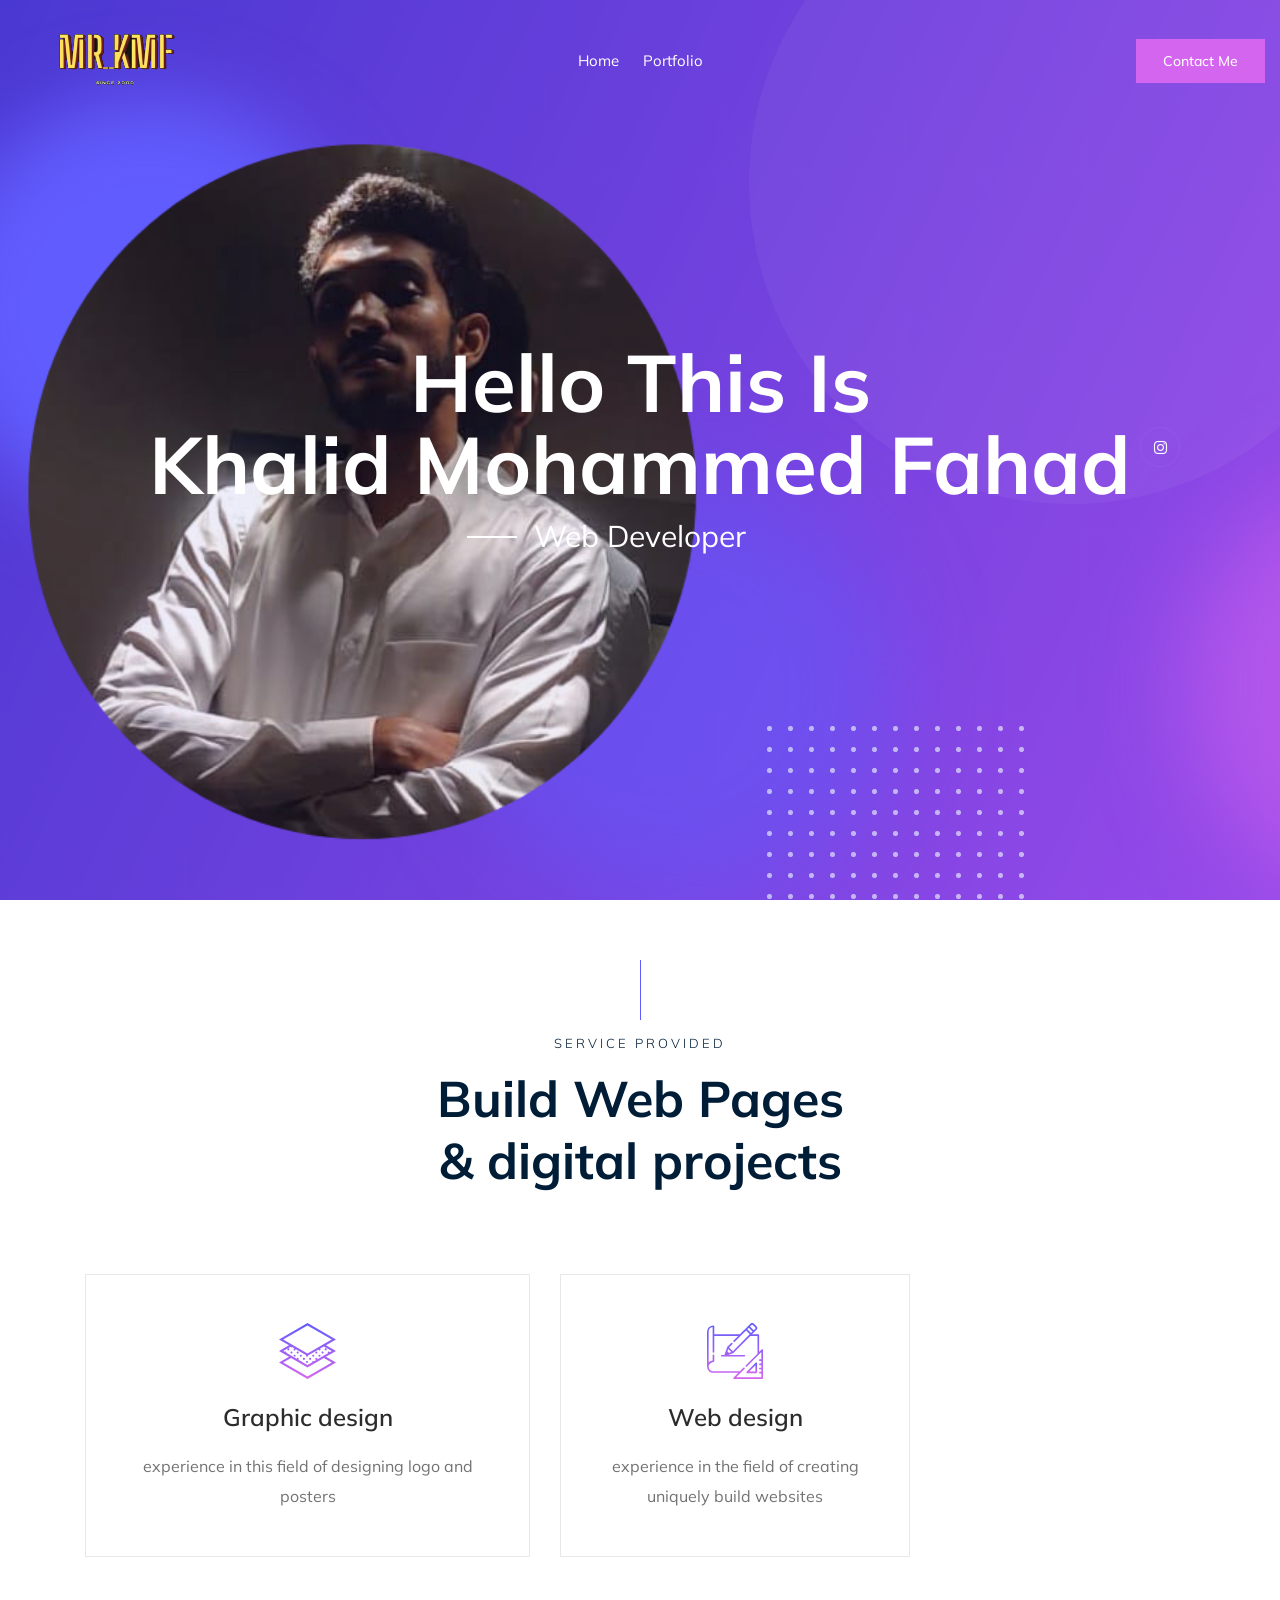
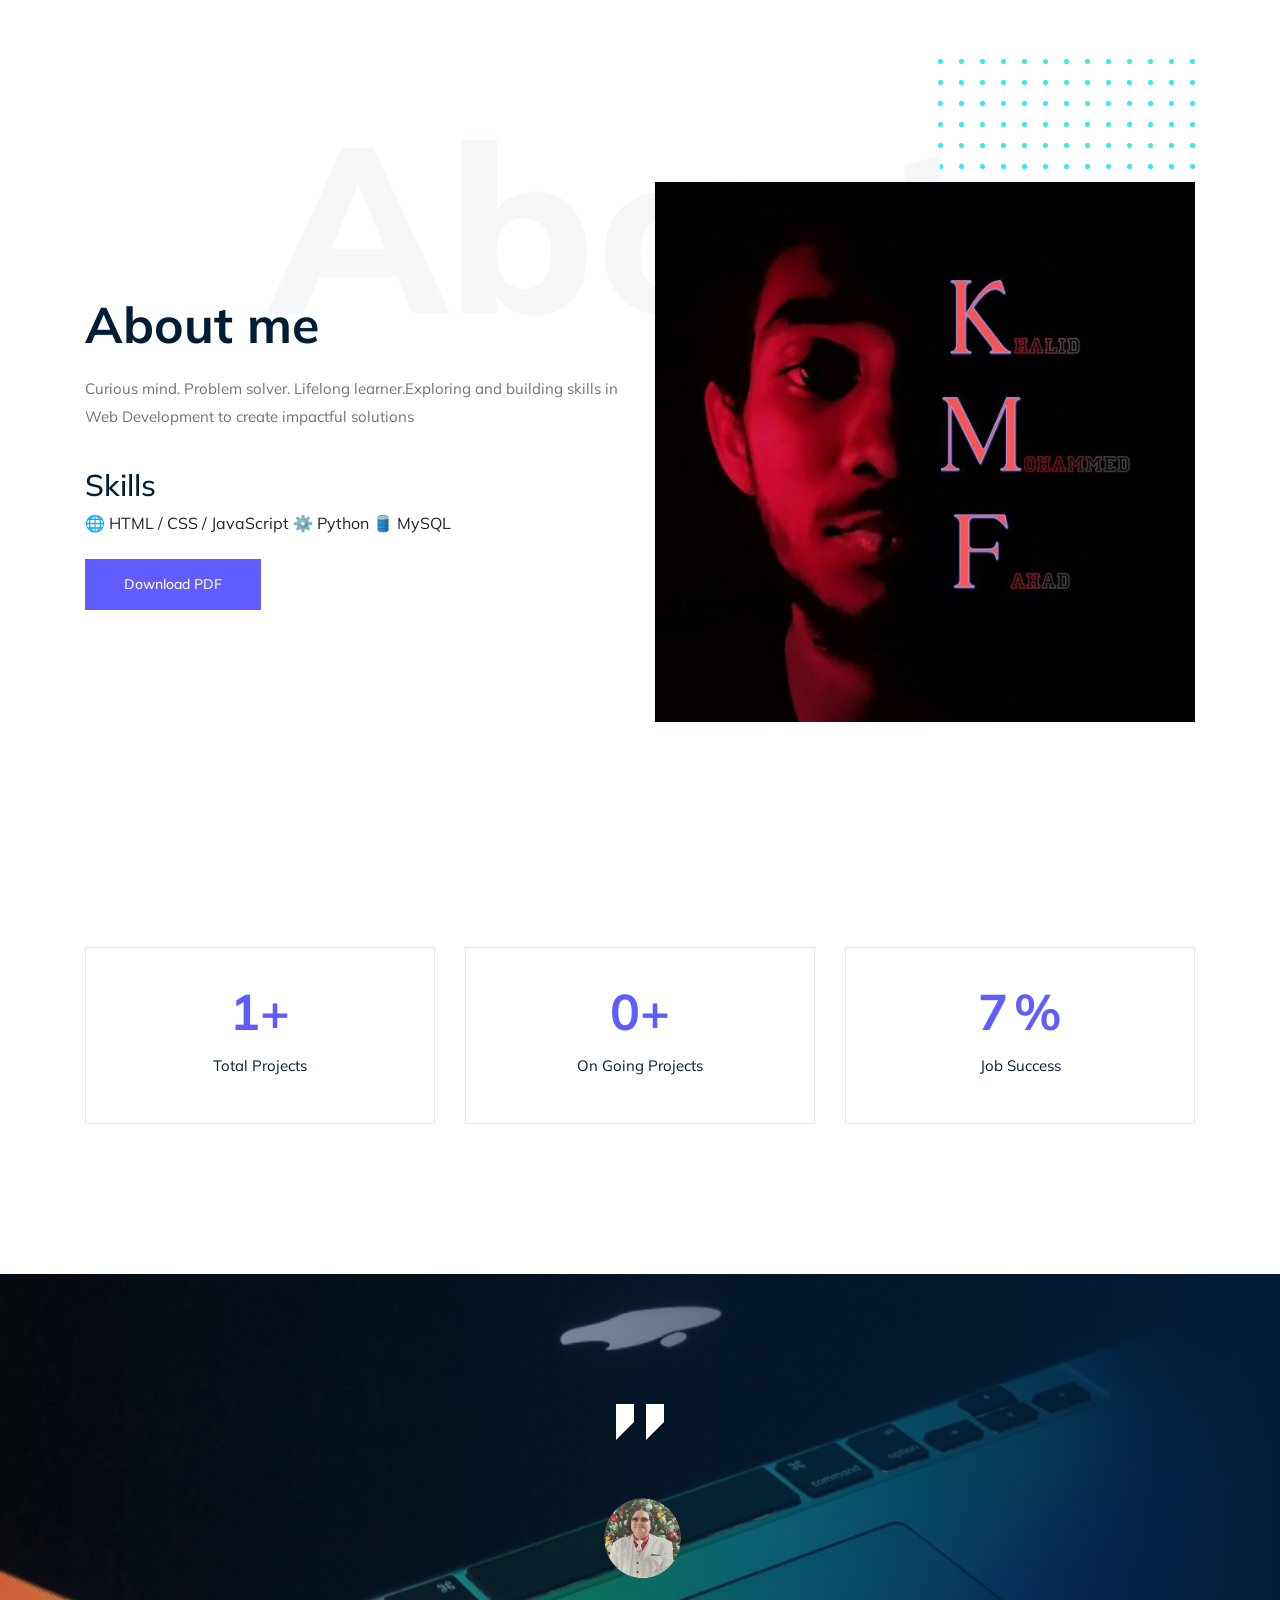
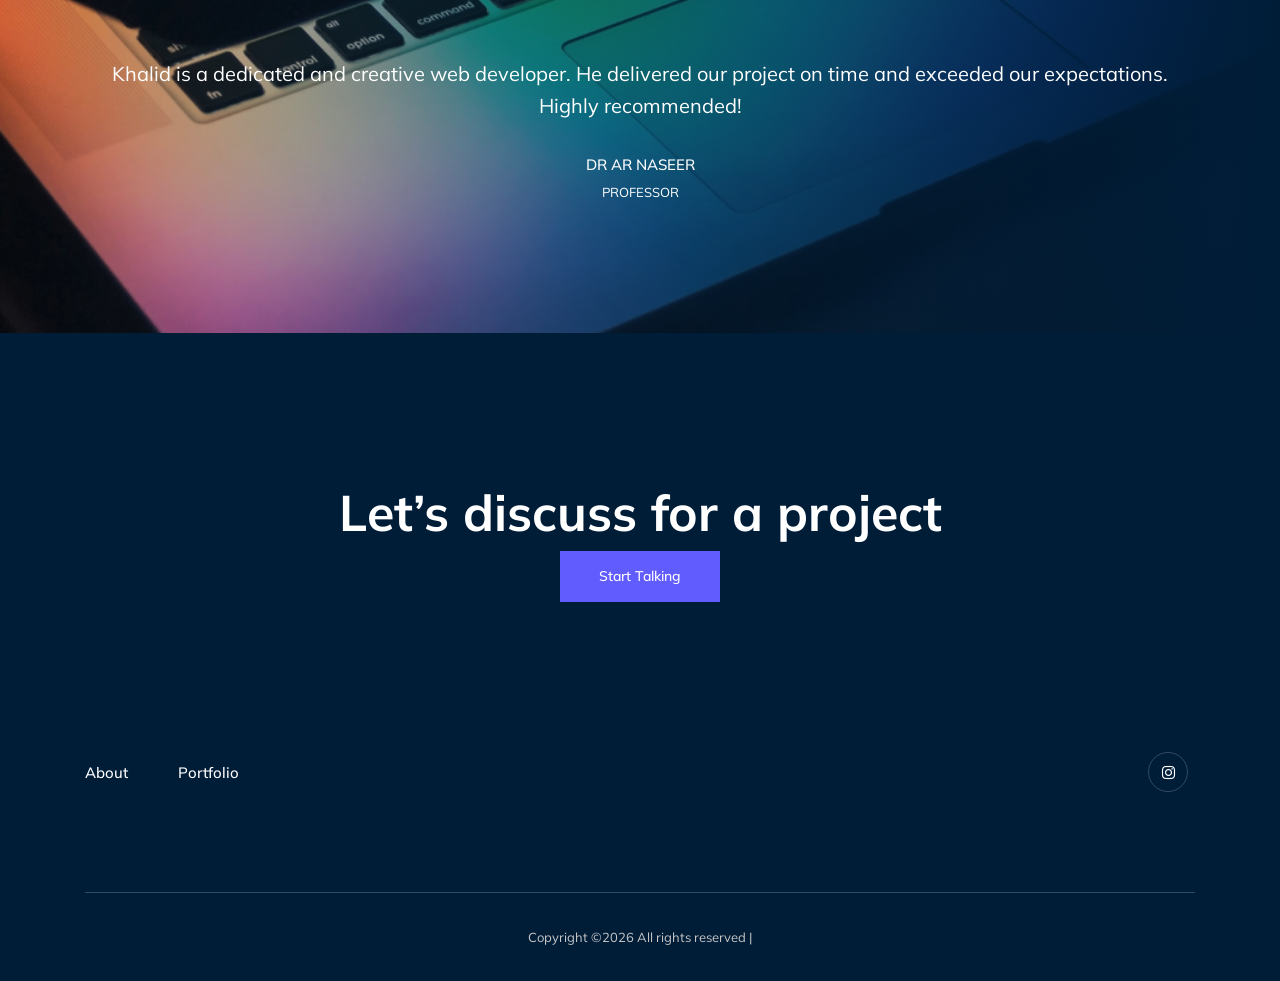
==== index.html @ 4e91b2b1 "portfolio inintial" ====
<!doctype html>
<html class="no-js" lang="zxx">

<head>
    
    <meta charset="utf-8">
    <link rel="shortcut icon" href="img/logo3.jpg" >
    <title>KMF</title>
    <meta name="description" content="">
    <meta name="viewport" content="width=device-width, initial-scale=1">

    <!-- <link rel="manifest" href="site.webmanifest"> -->
    <!-- Place favicon.ico in the root directory -->

    <!-- CSS here -->
    <link rel="stylesheet" href="css/bootstrap.min.css">
    <link rel="stylesheet" href="css/owl.carousel.min.css">
    <link rel="stylesheet" href="css/magnific-popup.css">
    <link rel="stylesheet" href="css/font-awesome.min.css">
    <link rel="stylesheet" href="css/themify-icons.css">
    <link rel="stylesheet" href="css/nice-select.css">
    <link rel="stylesheet" href="css/flaticon.css">
    <link rel="stylesheet" href="css/gijgo.css">
    <link rel="stylesheet" href="css/animate.min.css">
    <link rel="stylesheet" href="css/slick.css">
    <link rel="stylesheet" href="css/slicknav.css">
    <link rel="stylesheet" href="css/style.css">
    <!-- <link rel="stylesheet" href="css/responsive.css"> -->

</head>

<body>
    <!--[if lte IE 9]>
            <p class="browserupgrade">You are using an <strong>outdated</strong> browser. Please <a href="https://browsehappy.com/">upgrade your browser</a> to improve your experience and security.</p>
        <![endif]-->

    <!-- header-start -->
    <header>
        <div class="header-area ">
            <div id="sticky-header" class="main-header-area">
                <div class="container-fluid">
                    <div class="row align-items-center">
                        <div class="col-xl-3 col-lg-2">
                            <div class="logo">
                                <a href="index.html">
                                    <img src="img/logo1.png" alt="">
                                </a>
                            </div>
                        </div>
                        <div class="col-xl-6 col-lg-7">
                            <div class="main-menu  d-none d-lg-block">
                                <nav>
                                    <ul id="navigation">
                                        <li><a class="active" href="index.html">home</a></li>
                                         <li><a href="portfolio.html">Portfolio</a></li>
                                     </ul>
                                </nav>
                            </div>
                        </div>
                        <div class="col-xl-3 col-lg-3 d-none d-lg-block">
                            <div class="Appointment">
                                <div class="book_btn d-none d-lg-block">
                                    <a  href="contact.html">Contact Me</a>
                                </div>
                            </div>
                        </div>
                        <div class="col-12">
                            <div class="mobile_menu d-block d-lg-none"></div>
                        </div>
                    </div>

                </div>
            </div>
        </div>
    </header>
    <!-- header-end -->

    <!-- slider_area_start -->
    <div class="slider_area">
        <div class="single_slider  d-flex align-items-center slider_bg_1">
            <div class="shap_pattern d-none d-lg-block">
                <img src="img/about/grid.png" alt="">
            </div>
            <div class="social_links">
                <ul>
                    
                    <li><a href="https://www.instagram.com/mr_km_fahad"> <i class="fa fa-instagram"></i> </a></li>
                </ul>
            </div>
            <div class="container">
                <div class="row align-items-right">
                    <div class="col-xl-12">
                        <div class="slider_text text-center">
                            <h3>
                                Hello This is <br>Khalid Mohammed Fahad
                            </h3>
                            <span>Web Developer</span>
                        </div>
                    </div>
                </div>
            </div>
        </div>
    </div>
    <!-- slider_area_end -->

    <!-- service_area  -->
    <div class="service_area">
        <div class="container">
            <div class="row">
                <div class="col-xl-12">
                    <div class="section_title text-center mb-65">
                        <span>Service Provided</span>
                        <h3>Build Web Pages  <br>
                                & digital projects</h3>
                    </div>
                </div>
            </div>
            <div class="row">
                <div class="col-xl-5 col-md-6">
                    <div class="single_service text-center">
                        <div class="icon">
                            <img src="img/svg_icon/1.svg" alt="">
                        </div>
                        <h3>Graphic design</h3>
                        <p>experience in this field of designing logo and posters</p>
                    </div>
                </div>
                <div class="col-xl-4 col-md-4">
                    <div class="single_service text-center">
                        <div class="icon">
                            <img src="img/svg_icon/2.svg" alt="">
                        </div>
                        <h3>Web design</h3>
                        <p>experience in the field of creating uniquely build websites</p>
                    </div>
                </div>
                
            </div>
        </div>
    </div>
  

    <!-- about_me  -->
    <div class="about_me">
        <div class="about_large_title d-none d-lg-block">
                About
        </div>
        <div class="container">
            <div class="row align-items-center">
                <div class="col-xl-6 col-md-6">
                    <div class="about_e_details">
                        <h3>About me</h3>
                        <p>Curious mind. Problem solver. Lifelong learner.Exploring and building skills in Web Development to create impactful solutions</p>
                          <section class="skills fade-in" id="skills">
    <h2>Skills</h2>
    <div class="skills-grid">
      <span>🌐 HTML / CSS / JavaScript</span>
      <span>⚙️ Python</span>
      <span>🛢️ MySQL</span>
     
    </div>
  </section>
  <br>
                        <div class="download_cv">
                        
                            <button class="boxed-btn3" onclick="downloadPDF()">Download PDF</button>
                            <script>
  function downloadPDF() {
    const link = document.createElement("a");
    link.href = "img/kmf-resume.pdf"; // Replace with the path to your PDF
    link.download = "kmf-resume.pdf"; // Optional: rename the downloaded file
    link.click();
  }
</script>
                        </div>
                    </div>
                </div>
                <div class="col-xl-6 col-md-6">
                    <div class="about_img">
                        <div class="color_pattern d-none d-lg-block">
                            <img src="img/about/color_grid.png" alt="">
                        </div>
                        <div class="my_Pic">
                                <img src="img/about/kmf1.png" alt="">
                        </div>
                    </div>
                </div>
            </div>
        </div>
    </div>
    <!--/ about_me  -->

    <div class="counter_area">
        <div class="container">
            <div class="row">
                <div class="col-xl-4 col-md-4">
                    <div class="single_counter text-center">
                        <h3>
                            <span class="counter" >25</span><span>+</span>
                        </h3>
                        <p>Total Projects</p>
                    </div>
                </div>
                <div class="col-xl-4 col-md-4">
                    <div class="single_counter text-center">
                        <h3>
                            <span class="counter">10 </span><span>+</span>
                        </h3>
                        <p>On Going Projects</p>
                    </div>
                </div>
                <div class="col-xl-4 col-md-4">
                    <div class="single_counter text-center">
                        <h3>
                            <span class="counter" >98 </span> <span>%</span>
                        </h3>
                        <p>Job Success</p>
                    </div>
                </div>
            </div>
        </div>
    </div>
    <!-- testimonial_area  -->
    <div class="testimonial_area ">
            <div class="container">
                <div class="row">
                    <div class="col-xl-12">
                        <div class="testmonial_active owl-carousel">
                            <div class="single_carousel">
                                    <div class="single_testmonial text-center">
                                            <div class="quote">
                                                <img src="img/testmonial/quote.svg" alt="">
                                            </div>
                                            <p>  </p>
                                            <div class="testmonial_author">
                                                <div class="thumb">
                                                        <img src="img/comment/comment_1.png" style="height: 150px;" alt="">
                                                </div>
                                                <p>  Khalid is a dedicated and creative web developer. He delivered our project on time and exceeded our expectations. Highly recommended!</p>
                                                <h3>DR AR NASEER</h3>
                                                <span>PROFESSOR </span>
                                            </div>
                                        </div>
                            </div>
                           
                            
                        </div>
                    </div>
                </div>
            </div>
        </div>
        <!-- /testimonial_area  -->
    
    <div class="discuss_projects">
        <div class="container">
            <div class="row">
                <div class="col-xl-12">
                    <div class="project_text text-center">
                        <h3>Let’s discuss for a project</h3>
                        <a class="boxed-btn3" href="contact.html">Start Talking</a>
                    </div>
                </div>
            </div>
        </div>
    </div>

    <!-- footer start -->
    <footer class="footer">
        <div class="footer_top">
            <div class="container">
                <div class="row align-items-center">
                    <div class="col-xl-8 col-md-8">
                        <div class="menu_links">
                            <ul>
                                <li><a href="about.html">About</a></li>
                                
                                <li><a href="portfolio.html">Portfolio</a></li>
                            </ul>
                        </div>
                    </div>
                    <div class="col-xl-4 col-md-4">
                        <div class="socail_links">
                            <ul>
                            
                                <li><a href="https://www.instagram.com/mr_km_fahad"> <i class="fa fa-instagram"></i> </a></li>
                                
                            </ul>
                        </div>
                    </div>
                </div>
            </div>
        </div>
        <div class="copy-right_text">
            <div class="container">
                <div class="footer_border"></div>
                <div class="row">
                    <div class="col-xl-12">
                        <p class="copy_right text-center">
                            <!-- Link back to Colorlib can't be removed. Template is licensed under CC BY 3.0. -->
Copyright &copy;<script>document.write(new Date().getFullYear());</script> All rights reserved | <!-- Link back to Colorlib can't be removed. Template is licensed under CC BY 3.0. -->
                        </p>
                    </div>
                </div>
            </div>
        </div>
    </footer>
    <!--/ footer end  -->

    <!-- JS here -->
    <script src="js/vendor/modernizr-3.5.0.min.js"></script>
    <script src="js/vendor/jquery-1.12.4.min.js"></script>
    <script src="js/popper.min.js"></script>
    <script src="js/bootstrap.min.js"></script>
    <script src="js/owl.carousel.min.js"></script>
    <script src="js/isotope.pkgd.min.js"></script>
    <script src="js/ajax-form.js"></script>
    <script src="js/waypoints.min.js"></script>
    <script src="js/jquery.counterup.min.js"></script>
    <script src="js/imagesloaded.pkgd.min.js"></script>
    <script src="js/scrollIt.js"></script>
    <script src="js/jquery.scrollUp.min.js"></script>
    <script src="js/wow.min.js"></script>
    <script src="js/nice-select.min.js"></script>
    <script src="js/jquery.slicknav.min.js"></script>
    <script src="js/jquery.magnific-popup.min.js"></script>
    <script src="js/plugins.js"></script>
    <script src="js/gijgo.min.js"></script>

    <!--contact js-->
    <script src="js/contact.js"></script>
    <script src="js/jquery.ajaxchimp.min.js"></script>
    <script src="js/jquery.form.js"></script>
    <script src="js/jquery.validate.min.js"></script>
    <script src="js/mail-script.js"></script>

    <script src="js/main.js"></script>
</body>

</html>
---- css/themify-icons.css ----
@font-face {
	font-family: 'themify';
	src:url('../fonts/themify.eot?-fvbane');
	src:url('../fonts/themify.eot?#iefix-fvbane') format('embedded-opentype'),
		url('../fonts/themify.woff?-fvbane') format('woff'),
		url('../fonts/themify.ttf?-fvbane') format('truetype'),
		url('../fonts/themify.svg?-fvbane#themify') format('svg');
	font-weight: normal;
	font-style: normal;
}

[class^="ti-"], [class*=" ti-"] {
	font-family: 'themify';
	/* speak: none; */
	font-style: normal;
	font-weight: normal;
	font-variant: normal;
	text-transform: none;
	line-height: 1;

	/* Better Font Rendering =========== */
	-webkit-font-smoothing: antialiased;
	-moz-osx-font-smoothing: grayscale;
}

.ti-wand:before {
	content: "\e600";
}
.ti-volume:before {
	content: "\e601";
}
.ti-user:before {
	content: "\e602";
}
.ti-unlock:before {
	content: "\e603";
}
.ti-unlink:before {
	content: "\e604";
}
.ti-trash:before {
	content: "\e605";
}
.ti-thought:before {
	content: "\e606";
}
.ti-target:before {
	content: "\e607";
}
.ti-tag:before {
	content: "\e608";
}
.ti-tablet:before {
	content: "\e609";
}
.ti-star:before {
	content: "\e60a";
}
.ti-spray:before {
	content: "\e60b";
}
.ti-signal:before {
	content: "\e60c";
}
.ti-shopping-cart:before {
	content: "\e60d";
}
.ti-shopping-cart-full:before {
	content: "\e60e";
}
.ti-settings:before {
	content: "\e60f";
}
.ti-search:before {
	content: "\e610";
}
.ti-zoom-in:before {
	content: "\e611";
}
.ti-zoom-out:before {
	content: "\e612";
}
.ti-cut:before {
	content: "\e613";
}
.ti-ruler:before {
	content: "\e614";
}
.ti-ruler-pencil:before {
	content: "\e615";
}
.ti-ruler-alt:before {
	content: "\e616";
}
.ti-bookmark:before {
	content: "\e617";
}
.ti-bookmark-alt:before {
	content: "\e618";
}
.ti-reload:before {
	content: "\e619";
}
.ti-plus:before {
	content: "\e61a";
}
.ti-pin:before {
	content: "\e61b";
}
.ti-pencil:before {
	content: "\e61c";
}
.ti-pencil-alt:before {
	content: "\e61d";
}
.ti-paint-roller:before {
	content: "\e61e";
}
.ti-paint-bucket:before {
	content: "\e61f";
}
.ti-na:before {
	content: "\e620";
}
.ti-mobile:before {
	content: "\e621";
}
.ti-minus:before {
	content: "\e622";
}
.ti-medall:before {
	content: "\e623";
}
.ti-medall-alt:before {
	content: "\e624";
}
.ti-marker:before {
	content: "\e625";
}
.ti-marker-alt:before {
	content: "\e626";
}
.ti-arrow-up:before {
	content: "\e627";
}
.ti-arrow-right:before {
	content: "\e628";
}
.ti-arrow-left:before {
	content: "\e629";
}
.ti-arrow-down:before {
	content: "\e62a";
}
.ti-lock:before {
	content: "\e62b";
}
.ti-location-arrow:before {
	content: "\e62c";
}
.ti-link:before {
	content: "\e62d";
}
.ti-layout:before {
	content: "\e62e";
}
.ti-layers:before {
	content: "\e62f";
}
.ti-layers-alt:before {
	content: "\e630";
}
.ti-key:before {
	content: "\e631";
}
.ti-import:before {
	content: "\e632";
}
.ti-image:before {
	content: "\e633";
}
.ti-heart:before {
	content: "\e634";
}
.ti-heart-broken:before {
	content: "\e635";
}
.ti-hand-stop:before {
	content: "\e636";
}
.ti-hand-open:before {
	content: "\e637";
}
.ti-hand-drag:before {
	content: "\e638";
}
.ti-folder:before {
	content: "\e639";
}
.ti-flag:before {
	content: "\e63a";
}
.ti-flag-alt:before {
	content: "\e63b";
}
.ti-flag-alt-2:before {
	content: "\e63c";
}
.ti-eye:before {
	content: "\e63d";
}
.ti-export:before {
	content: "\e63e";
}
.ti-exchange-vertical:before {
	content: "\e63f";
}
.ti-desktop:before {
	content: "\e640";
}
.ti-cup:before {
	content: "\e641";
}
.ti-crown:before {
	content: "\e642";
}
.ti-comments:before {
	content: "\e643";
}
.ti-comment:before {
	content: "\e644";
}
.ti-comment-alt:before {
	content: "\e645";
}
.ti-close:before {
	content: "\e646";
}
.ti-clip:before {
	content: "\e647";
}
.ti-angle-up:before {
	content: "\e648";
}
.ti-angle-right:before {
	content: "\e649";
}
.ti-angle-left:before {
	content: "\e64a";
}
.ti-angle-down:before {
	content: "\e64b";
}
.ti-check:before {
	content: "\e64c";
}
.ti-check-box:before {
	content: "\e64d";
}
.ti-camera:before {
	content: "\e64e";
}
.ti-announcement:before {
	content: "\e64f";
}
.ti-brush:before {
	content: "\e650";
}
.ti-briefcase:before {
	content: "\e651";
}
.ti-bolt:before {
	content: "\e652";
}
.ti-bolt-alt:before {
	content: "\e653";
}
.ti-blackboard:before {
	content: "\e654";
}
.ti-bag:before {
	content: "\e655";
}
.ti-move:before {
	content: "\e656";
}
.ti-arrows-vertical:before {
	content: "\e657";
}
.ti-arrows-horizontal:before {
	content: "\e658";
}
.ti-fullscreen:before {
	content: "\e659";
}
.ti-arrow-top-right:before {
	content: "\e65a";
}
.ti-arrow-top-left:before {
	content: "\e65b";
}
.ti-arrow-circle-up:before {
	content: "\e65c";
}
.ti-arrow-circle-right:before {
	content: "\e65d";
}
.ti-arrow-circle-left:before {
	content: "\e65e";
}
.ti-arrow-circle-down:before {
	content: "\e65f";
}
.ti-angle-double-up:before {
	content: "\e660";
}
.ti-angle-double-right:before {
	content: "\e661";
}
.ti-angle-double-left:before {
	content: "\e662";
}
.ti-angle-double-down:before {
	content: "\e663";
}
.ti-zip:before {
	content: "\e664";
}
.ti-world:before {
	content: "\e665";
}
.ti-wheelchair:before {
	content: "\e666";
}
.ti-view-list:before {
	content: "\e667";
}
.ti-view-list-alt:before {
	content: "\e668";
}
.ti-view-grid:before {
	content: "\e669";
}
.ti-uppercase:before {
	content: "\e66a";
}
.ti-upload:before {
	content: "\e66b";
}
.ti-underline:before {
	content: "\e66c";
}
.ti-truck:before {
	content: "\e66d";
}
.ti-timer:before {
	content: "\e66e";
}
.ti-ticket:before {
	content: "\e66f";
}
.ti-thumb-up:before {
	content: "\e670";
}
.ti-thumb-down:before {
	content: "\e671";
}
.ti-text:before {
	content: "\e672";
}
.ti-stats-up:before {
	content: "\e673";
}
.ti-stats-down:before {
	content: "\e674";
}
.ti-split-v:before {
	content: "\e675";
}
.ti-split-h:before {
	content: "\e676";
}
.ti-smallcap:before {
	content: "\e677";
}
.ti-shine:before {
	content: "\e678";
}
.ti-shift-right:before {
	content: "\e679";
}
.ti-shift-left:before {
	content: "\e67a";
}
.ti-shield:before {
	content: "\e67b";
}
.ti-notepad:before {
	content: "\e67c";
}
.ti-server:before {
	content: "\e67d";
}
.ti-quote-right:before {
	content: "\e67e";
}
.ti-quote-left:before {
	content: "\e67f";
}
.ti-pulse:before {
	content: "\e680";
}
.ti-printer:before {
	content: "\e681";
}
.ti-power-off:before {
	content: "\e682";
}
.ti-plug:before {
	content: "\e683";
}
.ti-pie-chart:before {
	content: "\e684";
}
.ti-paragraph:before {
	content: "\e685";
}
.ti-panel:before {
	content: "\e686";
}
.ti-package:before {
	content: "\e687";
}
.ti-music:before {
	content: "\e688";
}
.ti-music-alt:before {
	content: "\e689";
}
.ti-mouse:before {
	content: "\e68a";
}
.ti-mouse-alt:before {
	content: "\e68b";
}
.ti-money:before {
	content: "\e68c";
}
.ti-microphone:before {
	content: "\e68d";
}
.ti-menu:before {
	content: "\e68e";
}
.ti-menu-alt:before {
	content: "\e68f";
}
.ti-map:before {
	content: "\e690";
}
.ti-map-alt:before {
	content: "\e691";
}
.ti-loop:before {
	content: "\e692";
}
.ti-location-pin:before {
	content: "\e693";
}
.ti-list:before {
	content: "\e694";
}
.ti-light-bulb:before {
	content: "\e695";
}
.ti-Italic:before {
	content: "\e696";
}
.ti-info:before {
	content: "\e697";
}
.ti-infinite:before {
	content: "\e698";
}
.ti-id-badge:before {
	content: "\e699";
}
.ti-hummer:before {
	content: "\e69a";
}
.ti-home:before {
	content: "\e69b";
}
.ti-help:before {
	content: "\e69c";
}
.ti-headphone:before {
	content: "\e69d";
}
.ti-harddrives:before {
	content: "\e69e";
}
.ti-harddrive:before {
	content: "\e69f";
}
.ti-gift:before {
	content: "\e6a0";
}
.ti-game:before {
	content: "\e6a1";
}
.ti-filter:before {
	content: "\e6a2";
}
.ti-files:before {
	content: "\e6a3";
}
.ti-file:before {
	content: "\e6a4";
}
.ti-eraser:before {
	content: "\e6a5";
}
.ti-envelope:before {
	content: "\e6a6";
}
.ti-download:before {
	content: "\e6a7";
}
.ti-direction:before {
	content: "\e6a8";
}
.ti-direction-alt:before {
	content: "\e6a9";
}
.ti-dashboard:before {
	content: "\e6aa";
}
.ti-control-stop:before {
	content: "\e6ab";
}
.ti-control-shuffle:before {
	content: "\e6ac";
}
.ti-control-play:before {
	content: "\e6ad";
}
.ti-control-pause:before {
	content: "\e6ae";
}
.ti-control-forward:before {
	content: "\e6af";
}
.ti-control-backward:before {
	content: "\e6b0";
}
.ti-cloud:before {
	content: "\e6b1";
}
.ti-cloud-up:before {
	content: "\e6b2";
}
.ti-cloud-down:before {
	content: "\e6b3";
}
.ti-clipboard:before {
	content: "\e6b4";
}
.ti-car:before {
	content: "\e6b5";
}
.ti-calendar:before {
	content: "\e6b6";
}
.ti-book:before {
	content: "\e6b7";
}
.ti-bell:before {
	content: "\e6b8";
}
.ti-basketball:before {
	content: "\e6b9";
}
.ti-bar-chart:before {
	content: "\e6ba";
}
.ti-bar-chart-alt:before {
	content: "\e6bb";
}
.ti-back-right:before {
	content: "\e6bc";
}
.ti-back-left:before {
	content: "\e6bd";
}
.ti-arrows-corner:before {
	content: "\e6be";
}
.ti-archive:before {
	content: "\e6bf";
}
.ti-anchor:before {
	content: "\e6c0";
}
.ti-align-right:before {
	content: "\e6c1";
}
.ti-align-left:before {
	content: "\e6c2";
}
.ti-align-justify:before {
	content: "\e6c3";
}
.ti-align-center:before {
	content: "\e6c4";
}
.ti-alert:before {
	content: "\e6c5";
}
.ti-alarm-clock:before {
	content: "\e6c6";
}
.ti-agenda:before {
	content: "\e6c7";
}
.ti-write:before {
	content: "\e6c8";
}
.ti-window:before {
	content: "\e6c9";
}
.ti-widgetized:before {
	content: "\e6ca";
}
.ti-widget:before {
	content: "\e6cb";
}
.ti-widget-alt:before {
	content: "\e6cc";
}
.ti-wallet:before {
	content: "\e6cd";
}
.ti-video-clapper:before {
	content: "\e6ce";
}
.ti-video-camera:before {
	content: "\e6cf";
}
.ti-vector:before {
	content: "\e6d0";
}
.ti-themify-logo:before {
	content: "\e6d1";
}
.ti-themify-favicon:before {
	content: "\e6d2";
}
.ti-themify-favicon-alt:before {
	content: "\e6d3";
}
.ti-support:before {
	content: "\e6d4";
}
.ti-stamp:before {
	content: "\e6d5";
}
.ti-split-v-alt:before {
	content: "\e6d6";
}
.ti-slice:before {
	content: "\e6d7";
}
.ti-shortcode:before {
	content: "\e6d8";
}
.ti-shift-right-alt:before {
	content: "\e6d9";
}
.ti-shift-left-alt:before {
	content: "\e6da";
}
.ti-ruler-alt-2:before {
	content: "\e6db";
}
.ti-receipt:before {
	content: "\e6dc";
}
.ti-pin2:before {
	content: "\e6dd";
}
.ti-pin-alt:before {
	content: "\e6de";
}
.ti-pencil-alt2:before {
	content: "\e6df";
}
.ti-palette:before {
	content: "\e6e0";
}
.ti-more:before {
	content: "\e6e1";
}
.ti-more-alt:before {
	content: "\e6e2";
}
.ti-microphone-alt:before {
	content: "\e6e3";
}
.ti-magnet:before {
	content: "\e6e4";
}
.ti-line-double:before {
	content: "\e6e5";
}
.ti-line-dotted:before {
	content: "\e6e6";
}
.ti-line-dashed:before {
	content: "\e6e7";
}
.ti-layout-width-full:before {
	content: "\e6e8";
}
.ti-layout-width-default:before {
	content: "\e6e9";
}
.ti-layout-width-default-alt:before {
	content: "\e6ea";
}
.ti-layout-tab:before {
	content: "\e6eb";
}
.ti-layout-tab-window:before {
	content: "\e6ec";
}
.ti-layout-tab-v:before {
	content: "\e6ed";
}
.ti-layout-tab-min:before {
	content: "\e6ee";
}
.ti-layout-slider:before {
	content: "\e6ef";
}
.ti-layout-slider-alt:before {
	content: "\e6f0";
}
.ti-layout-sidebar-right:before {
	content: "\e6f1";
}
.ti-layout-sidebar-none:before {
	content: "\e6f2";
}
.ti-layout-sidebar-left:before {
	content: "\e6f3";
}
.ti-layout-placeholder:before {
	content: "\e6f4";
}
.ti-layout-menu:before {
	content: "\e6f5";
}
.ti-layout-menu-v:before {
	content: "\e6f6";
}
.ti-layout-menu-separated:before {
	content: "\e6f7";
}
.ti-layout-menu-full:before {
	content: "\e6f8";
}
.ti-layout-media-right-alt:before {
	content: "\e6f9";
}
.ti-layout-media-right:before {
	content: "\e6fa";
}
.ti-layout-media-overlay:before {
	content: "\e6fb";
}
.ti-layout-media-overlay-alt:before {
	content: "\e6fc";
}
.ti-layout-media-overlay-alt-2:before {
	content: "\e6fd";
}
.ti-layout-media-left-alt:before {
	content: "\e6fe";
}
.ti-layout-media-left:before {
	content: "\e6ff";
}
.ti-layout-media-center-alt:before {
	content: "\e700";
}
.ti-layout-media-center:before {
	content: "\e701";
}
.ti-layout-list-thumb:before {
	content: "\e702";
}
.ti-layout-list-thumb-alt:before {
	content: "\e703";
}
.ti-layout-list-post:before {
	content: "\e704";
}
.ti-layout-list-large-image:before {
	content: "\e705";
}
.ti-layout-line-solid:before {
	content: "\e706";
}
.ti-layout-grid4:before {
	content: "\e707";
}
.ti-layout-grid3:before {
	content: "\e708";
}
.ti-layout-grid2:before {
	content: "\e709";
}
.ti-layout-grid2-thumb:before {
	content: "\e70a";
}
.ti-layout-cta-right:before {
	content: "\e70b";
}
.ti-layout-cta-left:before {
	content: "\e70c";
}
.ti-layout-cta-center:before {
	content: "\e70d";
}
.ti-layout-cta-btn-right:before {
	content: "\e70e";
}
.ti-layout-cta-btn-left:before {
	content: "\e70f";
}
.ti-layout-column4:before {
	content: "\e710";
}
.ti-layout-column3:before {
	content: "\e711";
}
.ti-layout-column2:before {
	content: "\e712";
}
.ti-layout-accordion-separated:before {
	content: "\e713";
}
.ti-layout-accordion-merged:before {
	content: "\e714";
}
.ti-layout-accordion-list:before {
	content: "\e715";
}
.ti-ink-pen:before {
	content: "\e716";
}
.ti-info-alt:before {
	content: "\e717";
}
.ti-help-alt:before {
	content: "\e718";
}
.ti-headphone-alt:before {
	content: "\e719";
}
.ti-hand-point-up:before {
	content: "\e71a";
}
.ti-hand-point-right:before {
	content: "\e71b";
}
.ti-hand-point-left:before {
	content: "\e71c";
}
.ti-hand-point-down:before {
	content: "\e71d";
}
.ti-gallery:before {
	content: "\e71e";
}
.ti-face-smile:before {
	content: "\e71f";
}
.ti-face-sad:before {
	content: "\e720";
}
.ti-credit-card:before {
	content: "\e721";
}
.ti-control-skip-forward:before {
	content: "\e722";
}
.ti-control-skip-backward:before {
	content: "\e723";
}
.ti-control-record:before {
	content: "\e724";
}
.ti-control-eject:before {
	content: "\e725";
}
.ti-comments-smiley:before {
	content: "\e726";
}
.ti-brush-alt:before {
	content: "\e727";
}
.ti-youtube:before {
	content: "\e728";
}
.ti-vimeo:before {
	content: "\e729";
}
.ti-twitter:before {
	content: "\e72a";
}
.ti-time:before {
	content: "\e72b";
}
.ti-tumblr:before {
	content: "\e72c";
}
.ti-skype:before {
	content: "\e72d";
}
.ti-share:before {
	content: "\e72e";
}
.ti-share-alt:before {
	content: "\e72f";
}
.ti-rocket:before {
	content: "\e730";
}
.ti-pinterest:before {
	content: "\e731";
}
.ti-new-window:before {
	content: "\e732";
}
.ti-microsoft:before {
	content: "\e733";
}
.ti-list-ol:before {
	content: "\e734";
}
.ti-linkedin:before {
	content: "\e735";
}
.ti-layout-sidebar-2:before {
	content: "\e736";
}
.ti-layout-grid4-alt:before {
	content: "\e737";
}
.ti-layout-grid3-alt:before {
	content: "\e738";
}
.ti-layout-grid2-alt:before {
	content: "\e739";
}
.ti-layout-column4-alt:before {
	content: "\e73a";
}
.ti-layout-column3-alt:before {
	content: "\e73b";
}
.ti-layout-column2-alt:before {
	content: "\e73c";
}
.ti-instagram:before {
	content: "\e73d";
}
.ti-google:before {
	content: "\e73e";
}
.ti-github:before {
	content: "\e73f";
}
.ti-flickr:before {
	content: "\e740";
}
.ti-facebook:before {
	content: "\e741";
}
.ti-dropbox:before {
	content: "\e742";
}
.ti-dribbble:before {
	content: "\e743";
}
.ti-apple:before {
	content: "\e744";
}
.ti-android:before {
	content: "\e745";
}
.ti-save:before {
	content: "\e746";
}
.ti-save-alt:before {
	content: "\e747";
}
.ti-yahoo:before {
	content: "\e748";
}
.ti-wordpress:before {
	content: "\e749";
}
.ti-vimeo-alt:before {
	content: "\e74a";
}
.ti-twitter-alt:before {
	content: "\e74b";
}
.ti-tumblr-alt:before {
	content: "\e74c";
}
.ti-trello:before {
	content: "\e74d";
}
.ti-stack-overflow:before {
	content: "\e74e";
}
.ti-soundcloud:before {
	content: "\e74f";
}
.ti-sharethis:before {
	content: "\e750";
}
.ti-sharethis-alt:before {
	content: "\e751";
}
.ti-reddit:before {
	content: "\e752";
}
.ti-pinterest-alt:before {
	content: "\e753";
}
.ti-microsoft-alt:before {
	content: "\e754";
}
.ti-linux:before {
	content: "\e755";
}
.ti-jsfiddle:before {
	content: "\e756";
}
.ti-joomla:before {
	content: "\e757";
}
.ti-html5:before {
	content: "\e758";
}
.ti-flickr-alt:before {
	content: "\e759";
}
.ti-email:before {
	content: "\e75a";
}
.ti-drupal:before {
	content: "\e75b";
}
.ti-dropbox-alt:before {
	content: "\e75c";
}
.ti-css3:before {
	content: "\e75d";
}
.ti-rss:before {
	content: "\e75e";
}
.ti-rss-alt:before {
	content: "\e75f";
}
---- css/nice-select.css ----
.nice-select {
  -webkit-tap-highlight-color: transparent;
  background-color: #fff;
  border-radius: 5px;
  border: solid 1px #e8e8e8;
  box-sizing: border-box;
  clear: both;
  cursor: pointer;
  display: block;
  float: left;
  font-family: inherit;
  font-size: 14px;
  font-weight: normal;
  height: 42px;
  line-height: 40px;
  outline: none;
  padding-left: 18px;
  padding-right: 30px;
  position: relative;
  text-align: left !important;
  -webkit-transition: all 0.2s ease-in-out;
  transition: all 0.2s ease-in-out;
  -webkit-user-select: none;
     -moz-user-select: none;
      -ms-user-select: none;
          user-select: none;
  white-space: nowrap;
  width: auto; }
  .nice-select:hover {
    border-color: #dbdbdb; }
  .nice-select:active, .nice-select.open, .nice-select:focus {
    border-color: #999; }


  .nice-select.disabled {
    border-color: #ededed;
    color: #999;
    pointer-events: none; }
    .nice-select.disabled:after {
      border-color: #cccccc; }
  .nice-select.wide {
    width: 100%; }
    .nice-select.wide .list {
      left: 0 !important;
      right: 0 !important; }
  .nice-select.right {
    float: right; }
    .nice-select.right .list {
      left: auto;
      right: 0; }
  .nice-select.small {
    font-size: 12px;
    height: 36px;
    line-height: 34px; }
    .nice-select.small:after {
      height: 4px;
      width: 4px; }
    .nice-select.small .option {
      line-height: 34px;
      min-height: 34px; }
  .nice-select .list {
    background-color: #fff;
    border-radius: 5px;
    box-shadow: 0 0 0 1px rgba(68, 68, 68, 0.11);
    box-sizing: border-box;
    margin-top: 4px;
    opacity: 0;
    overflow: hidden;
    padding: 0;
    pointer-events: none;
    position: absolute;
    top: 100%;
    left: 0;
    -webkit-transform-origin: 50% 0;
        -ms-transform-origin: 50% 0;
            transform-origin: 50% 0;
    -webkit-transform: scale(0.75) translateY(-21px);
        -ms-transform: scale(0.75) translateY(-21px);
            transform: scale(0.75) translateY(-21px);
    -webkit-transition: all 0.2s cubic-bezier(0.5, 0, 0, 1.25), opacity 0.15s ease-out;
    transition: all 0.2s cubic-bezier(0.5, 0, 0, 1.25), opacity 0.15s ease-out;
    z-index: 9; }
    .nice-select .list:hover .option:not(:hover) {
      background-color: transparent !important; }
  .nice-select .option {
    cursor: pointer;
    font-weight: 400;
    line-height: 40px;
    list-style: none;
    min-height: 40px;
    outline: none;
    padding-left: 18px;
    padding-right: 29px;
    text-align: left;
    -webkit-transition: all 0.2s;
    transition: all 0.2s; }
    .nice-select .option:hover, .nice-select .option.focus, .nice-select .option.selected.focus {
      background-color: #f6f6f6; }
    .nice-select .option.selected {
      font-weight: bold; }
    .nice-select .option.disabled {
      background-color: transparent;
      color: #999;
      cursor: default; }

.no-csspointerevents .nice-select .list {
  display: none; }

.no-csspointerevents .nice-select.open .list {
  display: block; }





  /* ,,,,,,,,,,,,,,,, */


  .nice-select:after {
    content: "\e64b";
    display: block;
    height: 5px;
    margin-top: -5px;
    pointer-events: none;
    position: absolute;
    right: 30px;
    top: 8px;
    transition: all 0.15s ease-in-out;
    width: 5px;
    font-family: 'themify';
    color: #ddd; }

    .nice-select.open:after {
 }
    .nice-select.open .list {
      opacity: 1;
      pointer-events: auto;
      -webkit-transform: scale(1) translateY(0);
          -ms-transform: scale(1) translateY(0);
              transform: scale(1) translateY(0); }
---- css/flaticon.css ----
/*
  	Flaticon icon font: Flaticon
  	Creation date: 07/09/2019 08:07
  	*/

	  @font-face {
		font-family: "Flaticon";
		src: url("../fonts/Flaticon.eot");
		src: url("../fonts/Flaticon.eot");
		src: url("../fonts/Flaticon.eot?#iefix") format("embedded-opentype"),
			 url("../fonts/Flaticon.woff2") format("woff2"),
			 url("../fonts/Flaticon.woff") format("woff"),
			 url("../fonts/Flaticon.ttf") format("truetype"),
			 url("../fonts/Flaticon.svg#Flaticon") format("svg");
		font-weight: normal;
		font-style: normal;
	  }
	  
	  @media screen and (-webkit-min-device-pixel-ratio:0) {
		@font-face {
		  font-family: "Flaticon";
		  src: url("./Flaticon.svg#Flaticon") format("svg");
		}
	  }
	  
	  [class^="flaticon-"]:before, [class*=" flaticon-"]:before,
	  [class^="flaticon-"]:after, [class*=" flaticon-"]:after {   
		font-family: Flaticon;
			  font-size: 20px;
	  font-style: normal;
	  margin-left: 20px;
	  }
	  
	.flaticon-legal-paper:before {
		content: "\e001";
	}
	.flaticon-case:before {
		content: "\e002";
	}
	.flaticon-survey:before {
		content: "\e003";
	}
	.flaticon-bar-chart:before {
		content: "\e004";
	}
	.flaticon-controls:before {
		content: "\e005";
	}
	.flaticon-puzzle:before {
		content: "\e006";
	}
	.flaticon-right:before {
		content: "\e007";
	}
---- css/gijgo.css ----
.gj-button {
    background-color: #f5f5f5;
    border: 1px solid #ddd;
    color: #000;
    border-radius: 3px;
    padding: 6px 10px;
    cursor: pointer;
}

.gj-unselectable {
    -webkit-touch-callout: none;
    -webkit-user-select: none;
    -khtml-user-select: none;
    -moz-user-select: none;
    -ms-user-select: none;
    user-select: none;
}

.gj-row {
    display: -webkit-box;
    display: -ms-flexbox;
    display: flex;
    -ms-flex-wrap: wrap;
    flex-wrap: wrap;
}

.gj-margin-left-5 {
    margin-left: 5px;
}

.gj-margin-left-10 {
    margin-left: 10px;
}

.gj-width-full {
    width: 100%;
}

.gj-cursor-pointer {
    cursor: pointer;
}

.gj-text-align-center {
    text-align: center;
}

.gj-font-size-16 {
    font-size: 16px;
}

.gj-hidden {
    display: none;
}

/** Material Design */
.gj-button-md {
    background: 0 0;
    border: none;
    border-radius: 2px;
    color: rgba(0, 0, 0, 0.87);
    position: relative;
    height: 36px;
    margin: 0;
    min-width: 64px;
    padding: 0 16px;
    display: inline-block;
    font-family: "Roboto","Helvetica","Arial",sans-serif;
    font-size: 1rem;
    font-weight: 500;
    text-transform: uppercase;
    letter-spacing: 0;
    overflow: hidden;
    will-change: box-shadow;
    transition: box-shadow .2s cubic-bezier(.4,0,1,1),background-color .2s cubic-bezier(.4,0,.2,1),color .2s cubic-bezier(.4,0,.2,1);
    outline: none;
    cursor: pointer;
    text-decoration: none;
    text-align: center;
    line-height: 36px;
    vertical-align: middle;
    overflow: hidden;
    -webkit-user-select: none;
    -moz-user-select: none;
    -ms-user-select: none;
    user-select: none;
}

.gj-button-md:hover {
    background-color: rgba(158,158,158,.2);
}

.gj-button-md:disabled {
    color: rgba(0,0,0,.26);
    background: 0 0;
}

.gj-button-md .material-icons,
.gj-button-md .gj-icon {
    vertical-align: middle;
    /*font-size: 1.3rem;
    margin-right: 4px;*/
}

.gj-button-md.gj-button-md-icon {
    width: 24px;
    height: 31px;
    min-width: 24px;
    padding: 0px;
    display: table;
}

.gj-button-md.gj-button-md-icon .material-icons,
.gj-button-md.gj-button-md-icon .gj-icon {
    display: table-cell;
    margin-right: 0px;
    width: 24px;
    height: 24px;
}

.gj-button-md.active {
    background-color: rgba(158,158,158,.4);
}

.gj-button-md-group {
    position: relative;
    display: inline-block;
    vertical-align: middle;
}

.gj-textbox-md {
    border: none;
    border-bottom: 1px solid rgba(0,0,0,.42);
    display: block;
    font-family: "Helvetica","Arial",sans-serif;
    font-size: 16px;
    line-height: 16px;
    padding: 4px 0px;
    margin: 0;
    width: 100%;
    background: 0 0;
    text-align: left;
    color: rgba(0,0,0,.87);
}

.gj-textbox-md:focus,
.gj-textbox-md:active {
    border-bottom: 2px solid rgba(0,0,0,.42);
    outline: none;
}

.gj-textbox-md::placeholder {
    color: #8e8e8e;
}

.gj-textbox-md:-ms-input-placeholder {
    color: #8e8e8e;
}

.gj-textbox-md::-ms-input-placeholder {
    color: #8e8e8e;
}

.gj-md-spacer-24 {
    min-width: 24px;
    width: 24px;
    display: inline-block;
}

.gj-md-spacer-32 {
    min-width: 32px;
    width: 32px;
    display: inline-block;
}

.gj-modal {
    position: fixed;
    top: 0;
    right: 0;
    bottom: 0;
    left: 0;
    z-index: 1203;
    display: none;
    overflow: hidden;
    -webkit-overflow-scrolling: touch;
    outline: 0;
    background-color: rgba(0, 0, 0, 0.54118);
    transition: 200ms ease opacity;
    will-change: opacity;
}

/* List */
ul.gj-list li [data-role="wrapper"] {
    display: table;
    width: 100%;
}

ul.gj-list li [data-role="checkbox"] {
    display: table-cell;
    vertical-align:middle;
    text-align:center;
}

ul.gj-list li [data-role="image"] {
    display: table-cell;
    vertical-align:middle;
    text-align:center;
}

ul.gj-list li [data-role="display"] {
    display: table-cell;
    vertical-align:middle;
    cursor: pointer;
}

ul.gj-list li [data-role="display"]:empty:before {
  content: "\200b"; /* unicode zero width space character */
}

/* List - Bootstrap */
ul.gj-list-bootstrap {
    padding-left: 0px;
    margin-bottom: 0px;
}

ul.gj-list-bootstrap li {
    padding: 0px;
}

ul.gj-list-bootstrap li [data-role="wrapper"] {
    padding: 0px 10px;
}

ul.gj-list-bootstrap li [data-role="checkbox"] {
    width: 24px;
    padding: 3px;
}

ul.gj-list-bootstrap li [data-role="image"] {
    width: 24px;
    height: 24px;
}

ul.gj-list-bootstrap li [data-role="display"] {
    padding: 8px 0px 8px 4px;
}

.list-group-item.active ul li, .list-group-item.active:focus ul li, .list-group-item.active:hover ul li {
    text-shadow: none;
    color:initial;
}

/* List - Material Design */
ul.gj-list-md {
    padding: 0px;
    list-style: none;
    list-style-type: none;
    line-height: 24px;
    letter-spacing: 0;
    color: #616161; /* Gray 700 */
}

ul.gj-list-md li {
    display: list-item;
    list-style-type: none;
    padding: 0px;
    min-height: unset;
    box-sizing: border-box;
    align-items: center;
    cursor: default;
    overflow: hidden;

    font-family: "Roboto","Helvetica","Arial",sans-serif;
    font-size: 16px;
    font-weight: 400;
    letter-spacing: .04em;
    line-height: 1;
    
    -webkit-flex-direction: row;
    -ms-flex-direction: row;
    flex-direction: row;
    -webkit-flex-wrap: nowrap;
    -ms-flex-wrap: nowrap;
    flex-wrap: nowrap;
}

ul.gj-list-md li [data-role="checkbox"] {
    height: 24px;
    width: 24px;
}

ul.gj-list-md li [data-role="image"] {
    height: 24px;
    width: 24px;
}

ul.gj-list-md li [data-role="display"] {
    padding: 8px 0px 8px 5px;
    order: 0;
    flex-grow: 2;
    text-decoration: none;
    box-sizing: border-box;
    align-items: center;
    text-align: left;
    color: rgba(0,0,0,.87);
}

ul.gj-list-md li.disabled>[data-role="wrapper"]>[data-role="display"] {
    color: #9E9E9E; /* Gray 500 */
}

.gj-list-md-active {
    background: #e0e0e0;
    color: #3f51b5;
}


/* Picker */
.gj-picker {
    position: absolute;
    z-index: 1203;
    background-color: #fff;
}

.gj-picker .selected {
    color: #fff;
}

/* Material Design */
.gj-picker-md {
    font-family: "Roboto","Helvetica","Arial",sans-serif;
    font-size: 16px;
    font-weight: 400;
    letter-spacing: .04em;
    line-height: 1;
    color: rgba(0,0,0,.87);
    border: 1px solid #E0E0E0;
}

.gj-modal .gj-picker-md {
    border: 0px;
}

.gj-picker-md [role="header"] {
    color: rgba(255, 255, 255, 0.54);
    display: flex;
    background: #2196f3;
    align-items: baseline;
    user-select: none;
    justify-content: center;
}

.gj-picker-md [role="footer"] {
    float: right;
    padding: 10px;
}

.gj-picker-md [role="footer"] button.gj-button-md {
    color: #2196f3;
    font-weight: bold;
    font-size: 13px;
}

/* Bootstrap */
.gj-picker-bootstrap {
    border-radius: 4px;
    border: 1px solid #E0E0E0;
}

.gj-picker-bootstrap .selected {
    color: #888;
}

.gj-picker-bootstrap [role="header"] {
    background: #eee;
    color: #AAA;
}
@font-face {
    font-family: 'gijgo-material';
    src: url('../fonts/gijgo-material.eot?235541');
    src: url('../fonts/gijgo-material.eot?235541#iefix') format('embedded-opentype'), url('../fonts/gijgo-material.ttf?235541') format('truetype'), url('../fonts/gijgo-material.woff?235541') format('woff'), url('../fonts/gijgo-material.svg?235541#gijgo-material') format('svg');
    font-weight: normal;
    font-style: normal;
}

.gj-icon {
    /* use !important to prevent issues with browser extensions that change fonts */
    font-family: 'gijgo-material' !important;
    font-size: 24px;
    speak: none;
    font-style: normal;
    font-weight: normal;
    font-variant: normal;
    text-transform: none;
    line-height: 1;
    /* Enable Ligatures ================ */
    letter-spacing: 0;
    -webkit-font-feature-settings: "liga";
    -moz-font-feature-settings: "liga=1";
    -moz-font-feature-settings: "liga";
    -ms-font-feature-settings: "liga" 1;
    font-feature-settings: "liga";
    -webkit-font-variant-ligatures: discretionary-ligatures;
    font-variant-ligatures: discretionary-ligatures;
    /* Better Font Rendering =========== */
    -webkit-font-smoothing: antialiased;
    -moz-osx-font-smoothing: grayscale;
}

.gj-icon.undo:before {
    content: "\e900";
}

.gj-icon.vertical-align-top:before {
    content: "\e901";
}

.gj-icon.vertical-align-center:before {
    content: "\e902";
}

.gj-icon.vertical-align-bottom:before {
    content: "\e903";
}

.gj-icon.arrow-dropup:before {
    content: "\e904";
}

.gj-icon.clock:before {
    content: "\e905";
}

.gj-icon.refresh:before {
    content: "\e906";
}

.gj-icon.last-page:before {
    content: "\e907";
}

.gj-icon.first-page:before {
    content: "\e908";
}

.gj-icon.cancel:before {
    content: "\e909";
}

.gj-icon.clear:before {
    content: "\e90a";
}

.gj-icon.check-circle:before {
    content: "\e90b";
}

.gj-icon.delete:before {
    content: "\e90c";
}

.gj-icon.arrow-upward:before {
    content: "\e90d";
}

.gj-icon.arrow-forward:before {
    content: "\e90e";
}

.gj-icon.arrow-downward:before {
    content: "\e90f";
}

.gj-icon.arrow-back:before {
    content: "\e910";
}

.gj-icon.list-numbered:before {
    content: "\e911";
}

.gj-icon.list-bulleted:before {
    content: "\e912";
}

.gj-icon.indent-increase:before {
    content: "\e913";
}

.gj-icon.indent-decrease:before {
    content: "\e914";
}

.gj-icon.redo:before {
    content: "\e915";
}

.gj-icon.align-right:before {
    content: "\e916";
}

.gj-icon.align-left:before {
    content: "\e917";
}

.gj-icon.align-justify:before {
    content: "\e918";
}

.gj-icon.align-center:before {
    content: "\e919";
}

.gj-icon.strikethrough:before {
    content: "\e91a";
}

.gj-icon.italic:before {
    content: "\e91b";
}

.gj-icon.underlined:before {
    content: "\e91c";
}

.gj-icon.bold:before {
    content: "\e91d";
}

.gj-icon.arrow-dropdown:before {
    content: "\e91e";
}

.gj-icon.done:before {
    content: "\e91f";
}

.gj-icon.pencil:before {
    content: "\e920";
}

.gj-icon.minus:before {
    content: "\e921";
}

.gj-icon.plus:before {
    content: "\e922";
}

.gj-icon.chevron-up:before {
    content: "\e923";
}

.gj-icon.chevron-right:before {
    content: "\e924";
}

.gj-icon.chevron-down:before {
    content: "\e925";
}

.gj-icon.chevron-left:before {
    content: "\e926";
}

.gj-icon.event:before {
    content: "\e927";
}
.gj-draggable {
    cursor: move;
}
.gj-resizable-handle {
    position: absolute;
    font-size: 0.1px;
    display: block;
    -ms-touch-action: none;
    touch-action: none;
    z-index: 1203;
}

.gj-resizable-n {
    cursor: n-resize;
    height: 7px;
    width: 100%;
    top: -5px;
    left: 0;
}
.gj-resizable-e {
    cursor: e-resize;
    width: 7px;
    right: -5px;
    top: 0;
    height: 100%;
}
.gj-resizable-s {
    cursor: s-resize;
    height: 7px;
    width: 100%;
    bottom: -5px;
    left: 0;
}
.gj-resizable-w {
	cursor: w-resize;
	width: 7px;
	left: -5px;
	top: 0;
	height: 100%;
}
.gj-resizable-se {
	cursor: se-resize;
	width: 12px;
	height: 12px;
	right: 1px;
	bottom: 1px;
}
.gj-resizable-sw {
	cursor: sw-resize;
	width: 9px;
	height: 9px;
	left: -5px;
	bottom: -5px;
}
.gj-resizable-nw {
	cursor: nw-resize;
	width: 9px;
	height: 9px;
	left: -5px;
	top: -5px;
}
.gj-resizable-ne {
	cursor: ne-resize;
	width: 9px;
	height: 9px;
	right: -5px;
	top: -5px;
}

.gj-dialog-footer {
    position: absolute;
    bottom: 0px;
    width: 100%;
    margin-top: 0px;
}

.gj-dialog-scrollable [data-role="body"] {
    overflow-x: hidden;
    overflow-y: scroll;
}

/** Bootstrap 3 **/
.gj-dialog-bootstrap {
    overflow: hidden;
    z-index: 1202;
}

.gj-dialog-bootstrap [data-role="title"] {
    display: inline;
}
.gj-dialog-bootstrap [data-role="close"] {
    line-height: 1.42857143;
}

/** Bootstrap 4 **/
.gj-dialog-bootstrap4 {
    overflow: hidden;
    z-index: 1202;
}

.gj-dialog-bootstrap4 [data-role="title"] {
    display: inline;
}
.gj-dialog-bootstrap4 [data-role="close"] {
    line-height: 1.5;
}

/** Material Design **/
.gj-dialog-md {
    background-color: #FFF;
    overflow: hidden;
    border: none;
    box-shadow: 0 11px 15px -7px rgba(0,0,0,.2), 0 24px 38px 3px rgba(0,0,0,.14), 0 9px 46px 8px rgba(0,0,0,.12);
    box-sizing: border-box;
    position: relative;
    display: -webkit-box;
    display: -webkit-flex;
    display: -ms-flexbox;
    display: flex;
    -webkit-box-orient: vertical;
    -webkit-box-direction: normal;
    -webkit-flex-direction: column;
    -ms-flex-direction: column;
    flex-direction: column;
    -webkit-background-clip: padding-box;
    background-clip: padding-box;
    outline: 0;
    z-index: 1202;
}

.gj-dialog-md-header {
    padding: 24px 24px 0px 24px;
    font-family: "Roboto","Helvetica","Arial",sans-serif;
}

.gj-dialog-md-title {
    margin: 0;
    font-weight: 400;
    display: inline;
    line-height: 28px;
    font-size: 20px;
}

.gj-dialog-md-close {
    -webkit-appearance: none;
    padding: 0;
    cursor: pointer;
    background: 0 0;
    border: 0;
    float: right;
    line-height: 28px;
    font-size: 28px;
}

.gj-dialog-md-body {
    padding: 20px 24px 24px 24px;
    color: rgba(0,0,0,.54);
    font-family: "Helvetica","Arial",sans-serif;
    font-size: 14px;
    font-weight: 400;
    line-height: 20px;
}

.gj-dialog-md-footer {
    padding: 8px 8px 8px 24px;
    display: -webkit-flex;
    display: -ms-flexbox;
    display: flex;
    -webkit-flex-direction: row-reverse;
    -ms-flex-direction: row-reverse;
    flex-direction: row-reverse;
    -webkit-flex-wrap: wrap;
    -ms-flex-wrap: wrap;
    flex-wrap: wrap;

    box-sizing: border-box;
}

.gj-dialog-md-footer>*:first-child {
    margin-right: 0;
}

.gj-dialog-md-footer>* {
    margin-right: 8px;
    height: 36px;
}
DIV.gj-grid-wrapper {
    margin: auto;
    position: relative;
    clear:both;
    z-index: 1;
}

TABLE.gj-grid {
    margin: auto;    
    border-collapse: collapse;
    width: 100%;
    table-layout: fixed;
}

TABLE.gj-grid THEAD TH [data-role="selectAll"] {
    margin: auto;
}

TABLE.gj-grid THEAD TH [data-role="title"] {
    display: inline-block;
}

TABLE.gj-grid THEAD TH [data-role="sorticon"] {
    display: inline-block;
}

TABLE.gj-grid THEAD TH {
    overflow: hidden;
    text-overflow: ellipsis;
}

TABLE.gj-grid.autogrow-header-row THEAD TH {
    overflow: auto;
    text-overflow: initial;
    white-space: pre-wrap;
    -ms-word-break: break-word;
    word-break: break-word;
}

TABLE.gj-grid > tbody > tr > td {
    overflow: hidden;
    position: relative;
}

table.gj-grid tbody div[data-role="display"] {
    vertical-align: middle;
    text-indent: 0;
    white-space: pre-wrap;
    -ms-word-break: break-word;
    word-break: break-word;
}

table.gj-grid.fixed-body-rows tbody div[data-role="display"] {
    overflow: hidden;
    text-overflow: ellipsis;
    white-space: nowrap;
    -ms-word-break: initial;
    word-break: initial;
}

table.gj-grid tfoot DIV[data-role="display"] {
    vertical-align: middle;
    text-indent: 0;
    display: flex;
}

TABLE.gj-grid .fa {
    padding: 2px;
}

TABLE.gj-grid > tbody > tr > td > div {
    padding: 2px;
    overflow: hidden;
}

DIV.gj-grid-wrapper DIV.gj-grid-loading-cover
{
    background: #BBBBBB;
    opacity: 0.5;
    position: absolute;
    vertical-align: middle;
}

DIV.gj-grid-wrapper DIV.gj-grid-loading-text
{
    position: absolute;
    font-weight: bold;
}

/* Bootstrap Theme */
table.gj-grid-bootstrap thead th {
    background-color: #f5f5f5;
    vertical-align:middle;
}

table.gj-grid-bootstrap thead th [data-role="sorticon"] {
    margin-left: 5px;
}

table.gj-grid-bootstrap thead th [data-role="sorticon"] i.gj-icon,
table.gj-grid-bootstrap thead th [data-role="sorticon"] i.material-icons {
    position: absolute;
    font-size: 20px;
    top: 15px;
}

table.gj-grid-bootstrap tbody tr td div[data-role="display"] {
    padding: 0px;
}

.gj-grid-bootstrap-4 .gj-checkbox-bootstrap {
    display: inline-block;
    padding-top: 2px;
}

.gj-grid-bootstrap-4 tbody tr.active {
    background-color: rgba(0,0,0,.075);
}

/* Material Design Theme */
.gj-grid-md {
    position: relative;
    border: 1px solid #e0e0e0;
    border-collapse: collapse;
    white-space: nowrap;
    font-size: 13px;
    font-family: "Roboto","Helvetica","Arial",sans-serif;
    background-color: #fff;
}

.gj-grid-md td:first-of-type, .gj-grid-md th:first-of-type {
    padding-left: 24px;
}

.gj-grid-md th {
    position: relative;
    vertical-align: bottom;
    font-weight: 700;
    line-height: 31px;
    letter-spacing: 0;
    height: 56px;
    font-size: 12px;
    color: rgba(0,0,0,.54);
    padding-bottom: 8px;
    box-sizing: border-box;
    padding: 12px 18px;
    text-align: right;
}

.gj-grid-md td {
    position: relative;
    height: 48px;
    border-top: 1px solid #e0e0e0;
    border-bottom: 1px solid #e0e0e0;
    padding: 12px 18px;
    box-sizing: border-box;
    text-align: left;
    color: rgba(0,0,0,.87);
}

.gj-grid-md tbody tr {
    position: relative;
    height: 48px;
    transition-duration: .28s;
    transition-timing-function: cubic-bezier(.4,0,.2,1);
    transition-property: background-color;
}

.gj-grid-md tbody tr:hover {
    background-color: #EEEEEE; /* Gray 200 */
}

.gj-grid-md tbody tr.gj-grid-md-select {
    background-color: #F5F5F5; /* Grey 100 */
}


table.gj-grid-md thead th [data-role="sorticon"] {
    margin-left: 5px;
}

table.gj-grid-md thead th [data-role="sorticon"] i.gj-icon,
table.gj-grid-md thead th [data-role="sorticon"] i.material-icons {
    position: absolute;
    font-size: 16px;
    top: 19px;
}

table.gj-grid-md thead th.gj-grid-select-all {
    padding-bottom: 3px;
}
/* Hide all prioritized columns by default */
@media only all {
	th.display-1120,
	td.display-1120,
	th.display-960,
	td.display-960,
	th.display-800,
	td.display-800,
	th.display-640,
	td.display-640,
	th.display-480,
	td.display-480,
	th.display-320,
	td.display-320 {
		display: none;
	}
}

/* Show at 320px (20em x 16px) */
@media screen and (min-width: 20em) {
	TABLE.gj-grid-bootstrap th.display-320,
	TABLE.gj-grid-bootstrap td.display-320 {
		display: table-cell;
	}
}
/* Show at 480px (30em x 16px) */
@media screen and (min-width: 30em) {
	TABLE.gj-grid-bootstrap th.display-480,
	TABLE.gj-grid-bootstrap td.display-480 {
		display: table-cell;
	}
}
/* Show at 640px (40em x 16px) */
@media screen and (min-width: 40em) {
	TABLE.gj-grid-bootstrap th.display-640,
	TABLE.gj-grid-bootstrap td.display-640 {
		display: table-cell;
	}
}
/* Show at 800px (50em x 16px) */
@media screen and (min-width: 50em) {
	TABLE.gj-grid-bootstrap th.display-800,
	TABLE.gj-grid-bootstrap td.display-800 {
		display: table-cell;
	}
}
/* Show at 960px (60em x 16px) */
@media screen and (min-width: 60em) {
	TABLE.gj-grid-bootstrap th.display-960,
	TABLE.gj-grid-bootstrap td.display-960 {
		display: table-cell;
	}
}
/* Show at 1,120px (70em x 16px) */
@media screen and (min-width: 70em) {
	TABLE.gj-grid-bootstrap th.display-1120,
	TABLE.gj-grid-bootstrap td.display-1120 {
		display: table-cell;
	}
}

/* Material Design Theme */
.gj-grid-md tfoot tr th {
    padding-right: 14px;
}

.gj-grid-md tfoot tr[data-role="pager"] .gj-grid-mdl-pager-label {
    padding-left: 5px;
    padding-right: 5px;
}

.gj-grid-md tfoot tr[data-role="pager"] .gj-dropdown-md {
    margin-left: 12px;
}

.gj-grid-md tfoot tr[data-role="pager"] .gj-dropdown-md [role="presenter"] {
    font-size: 12px;
    font-weight: bold;
    color: rgba(0,0,0,.54);
}

.gj-grid-md tfoot tr[data-role="pager"] .gj-dropdown-md [role="presenter"] [role="display"] {
    text-align: right;
}

.gj-grid-md tfoot tr[data-role="pager"] .gj-grid-md-limit-select {
    margin-left: 10px;
    font-size: 12px;
    font-weight: bold;
    color: rgba(0,0,0,.54);
}

/* Bootstrap */
.gj-grid-bootstrap tfoot tr[data-role="pager"] th {
    line-height: 30px;
    background-color: #f5f5f5;
}

.gj-grid-bootstrap tfoot tr[data-role="pager"] th > div > div {
    margin-right: 5px;
}

.gj-grid-bootstrap tfoot tr[data-role="pager"] th > div > button {
    margin-right: 5px;
}

.gj-grid-bootstrap-4 tfoot tr[data-role="pager"] th > div button {
    height: 34px;
}

.gj-grid-bootstrap-4 tfoot tr[data-role="pager"] th div .gj-dropdown-bootstrap-4 .gj-dropdown-expander-mi .gj-icon {
    top: 5px;
}

.gj-grid-bootstrap-3 tfoot tr[data-role="pager"] th > div > input {
    margin-right: 5px;
    width: 40px;
    text-align: right;
    display: inline-block;
    font-weight: bold;
}

.gj-grid-bootstrap-4 tfoot tr[data-role="pager"] th > div > div.input-group {
    width: 40px;
}

.gj-grid-bootstrap-4 tfoot tr[data-role="pager"] th > div > div.input-group input {
    text-align: right;
    font-weight: bold;
    height: 34px;
    padding-top: 2px;
    padding-bottom: 6px;
}

.gj-grid-bootstrap tfoot tr[data-role="pager"] th > div > select {
    display: inline-block;
    margin-right: 5px;
    width: 60px;
}

.gj-grid-bootstrap tfoot tr[data-role="pager"] th .gj-dropdown-bootstrap .gj-list-bootstrap [data-role="display"] {
    line-height: 14px;
}

.gj-grid-bootstrap tfoot tr[data-role="pager"] th .gj-dropdown-bootstrap [role="presenter"] [role="display"] {
    font-weight: bold;
}

.gj-grid-bootstrap tfoot tr[data-role="pager"] th .gj-dropdown-bootstrap-3 [role="presenter"] {
    padding: 2px 8px;
}

.gj-grid-bootstrap tfoot tr[data-role="pager"] th .gj-dropdown-bootstrap-4 [role="presenter"] {
    padding: 1px 8px;
}
.gj-grid thead tr th div.gj-grid-column-resizer-wrapper {
    position: relative;
    width: 100%;
    height: 0px; 
    top: 0px; 
    left: 0px; 
    padding: 0px;
}

span.gj-grid-column-resizer {
    position: absolute;
    right: 0px;
    width: 10px;
    top: -100px;
    height: 300px;
    z-index: 1203;
    cursor: e-resize;
}

.gj-grid-resize-cursor {
    cursor: e-resize;
}
.gj-grid-md tbody tr.gj-grid-top-border td {
  border-top: 2px solid #777;
}
.gj-grid-md tbody tr.gj-grid-bottom-border td {
  border-bottom: 2px solid #777;
}

.gj-grid-bootstrap tbody tr.gj-grid-top-border td {
  border-top: 2px solid #777;
}
.gj-grid-bootstrap tbody tr.gj-grid-bottom-border td {
  border-bottom: 2px solid #777;
}
.gj-grid-md thead tr th.gj-grid-left-border,
.gj-grid-md tbody tr td.gj-grid-left-border
{
    border-left: 3px solid #777;
}
.gj-grid-md thead tr th.gj-grid-right-border,
.gj-grid-md tbody tr td.gj-grid-right-border
{
    border-right: 3px solid #777;
}

.gj-grid-bootstrap thead tr th.gj-grid-left-border,
.gj-grid-bootstrap tbody tr td.gj-grid-left-border
{
    border-left: 5px solid #ddd;
}
.gj-grid-bootstrap thead tr th.gj-grid-right-border,
.gj-grid-bootstrap tbody tr td.gj-grid-right-border
{
    border-right: 5px solid #ddd;
}
.gj-dirty {
    position: absolute;
    top: 0px;
    left: 0px;
    border-style: solid;
    border-width: 3px;
    border-color: #f00 transparent transparent #f00;
    padding: 0;
    overflow: hidden;
    vertical-align: top;
}

/* Material Design */
.gj-grid-md tbody tr td.gj-grid-management-column {
    padding: 3px;
}

.gj-grid-md tbody tr td[data-mode="edit"] {
    padding: 0px 18px;
}

.gj-grid-md tbody .gj-dropdown-md [role="presenter"] [role="display"] {
    padding: 0px;
}

/* Bootstrap */
.gj-grid-bootstrap tbody tr td[data-mode="edit"] {
    padding: 0px;
}

.gj-grid-bootstrap tbody tr td[data-mode="edit"] [data-role="edit"] {
    padding: 0px;
}

/* Bootstrap 3 */
.gj-grid-bootstrap-3 tbody tr td.gj-grid-management-column {
    padding: 3px;
}

.gj-grid-bootstrap-3 tbody tr td[data-mode="edit"] {
    height: 38px;
}

.gj-grid-bootstrap-3 tbody tr td[data-mode="edit"] [data-role="edit"] input[type="text"] {
    height: 37px;
    padding: 8px;
}

.gj-grid-bootstrap-3 tbody tr td[data-mode="edit"] .gj-dropdown-bootstrap [role="presenter"] {
    border: 0px;
    border-radius: 0px;
    height: 37px;
    padding-left: 8px;
}

.gj-grid-bootstrap-3 tbody tr td[data-mode="edit"] .gj-datepicker-bootstrap {
    height: 37px;
}

.gj-grid-bootstrap-3 tbody tr td[data-mode="edit"] .gj-datepicker-bootstrap [role="input"] {
    height: 37px;
    border:0px;
    border-radius: 0px;
}

.gj-grid-bootstrap-3 tbody tr td[data-mode="edit"] .gj-datepicker-bootstrap [role="right-icon"] {
    border:0px;
    border-radius: 0px;
}

.gj-grid-bootstrap-3 tbody tr td[data-mode="edit"] .gj-checkbox-bootstrap {
    display: inline-block;
    padding-top: 10px;
    height: 32px;
}

/* Bootstrap 4 */
.gj-grid-bootstrap-4 tbody tr td.gj-grid-management-column {
    padding: 6px;
}

.gj-grid-bootstrap-4 tbody tr td[data-mode="edit"] [data-role="edit"] input[type="text"] {
    height: 48px;
    padding-left: 12px;
}

.gj-grid-bootstrap-4 tbody tr td[data-mode="edit"] .gj-dropdown-bootstrap [role="presenter"] {
    border: 0px;
    border-radius: 0px;
    height: 48px;
    padding-left: 12px;
    font-family: -apple-system,system-ui,BlinkMacSystemFont,"Segoe UI",Roboto,"Helvetica Neue",Arial,sans-serif;
}

.gj-grid-bootstrap-4 tbody tr td[data-mode="edit"] .gj-dropdown-bootstrap-4 [role="expander"].gj-dropdown-expander-mi .gj-icon,
.gj-grid-bootstrap-4 tbody tr td[data-mode="edit"] .gj-dropdown-bootstrap-4 [role="expander"].gj-dropdown-expander-mi .material-icons {
    top: 13px;
}

.gj-grid-bootstrap-4 tbody tr td[data-mode="edit"] .gj-datepicker-bootstrap {
    height: 48px;
}

.gj-grid-bootstrap-4 tbody tr td[data-mode="edit"] .gj-datepicker-bootstrap [role="input"] {
    height: 48px;
    border:0px;
    border-radius: 0px;
}

.gj-grid-bootstrap-4 tbody tr td[data-mode="edit"] .gj-datepicker-bootstrap [role="right-icon"] {
    background-color: #fff;
}

.gj-grid-bootstrap-4 tbody tr td[data-mode="edit"] .gj-datepicker-bootstrap [role="right-icon"] button {
    border: 0px;
    border-radius: 0px;
    width: 43px;
    position: relative;
}

.gj-grid-bootstrap-4 tbody tr td[data-mode="edit"] .gj-datepicker-bootstrap [role="right-icon"] .gj-icon,
.gj-grid-bootstrap-4 tbody tr td[data-mode="edit"] .gj-datepicker-bootstrap [role="right-icon"] .material-icons {
    top: 13px;
    left: 10px;
    font-size: 24px;
}

.gj-grid-bootstrap-4 tbody tr td[data-mode="edit"] .gj-checkbox-bootstrap {
    display: inline-block;
    padding-top: 15px;
    height: 42px;
}
.gj-grid-md thead tr[data-role="filter"] th {
    border-top: 1px solid #e0e0e0;
}

div.gj-grid-wrapper div.gj-grid-bootstrap-toolbar {
    background-color: #f5f5f5;
    padding: 8px;
    font-weight: bold;
    border: 1px solid #ddd;
}

div.gj-grid-wrapper div.gj-grid-bootstrap-4-toolbar {
    background-color: #f5f5f5;
    padding: 12px;
    font-weight: bold;
    border: 1px solid #ddd;
}

div.gj-grid-wrapper div.gj-grid-md-toolbar {
    font-weight: bold;
    font-size: 24px;
    font-family: "Helvetica","Arial",sans-serif;
    background-color: rgb(255, 255, 255);
    
    border-top: 1px solid #e0e0e0;
    border-left: 1px solid #e0e0e0;
    border-right: 1px solid #e0e0e0;
    border-bottom: 0px;
    border-collapse: collapse;

    padding: 0 18px 0px 18px;
    line-height: 56px;
}
table.gj-grid-scrollable tbody {
    overflow-y: auto;
    overflow-x: hidden;
    display: block;
}

/* Material Design */
table.gj-grid-md.gj-grid-scrollable {
    border-bottom: 0px;
}

table.gj-grid-md.gj-grid-scrollable tbody {
    border-right: 1px solid #e0e0e0;
    border-bottom: 1px solid #e0e0e0;
}

table.gj-grid-md.gj-grid-scrollable tfoot {
    border-bottom: 1px solid #e0e0e0;
}

/* Bootstrap 3 */
table.gj-grid-bootstrap.gj-grid-scrollable {
    border-bottom: 0px;
}

table.gj-grid-bootstrap.gj-grid-scrollable tbody {
    border-right: 1px solid #ddd;
    border-bottom: 1px solid #ddd;
}

table.gj-grid-bootstrap.gj-grid-scrollable tbody tr[data-role="row"]:first-child td {
    border-top: 0px;
}

table.gj-grid-bootstrap.gj-grid-scrollable tbody tr[data-role="row"] td:first-child {
    border-left: 0px;
}

table.gj-grid-bootstrap.gj-grid-scrollable tbody tr[data-role="row"] td:last-child {
    border-right: 0px;
}

table.gj-grid-bootstrap.gj-grid-scrollable tfoot {
    border-bottom: 1px solid #ddd;
}

ul.gj-list li [data-role="spacer"] {
    display: table-cell;
}

ul.gj-list li [data-role="expander"] {
    display: table-cell;
    vertical-align:middle;
    text-align:center;
    cursor: pointer;
}

[data-type="tree"] ul li [data-role="expander"].gj-tree-material-icons-expander {
    width: 24px;
}

[data-type="tree"] ul li [data-role="expander"].gj-tree-font-awesome-expander {
    width: 24px;
}

[data-type="tree"] ul li [data-role="expander"].gj-tree-glyphicons-expander {
    width: 24px;
}

[data-type="tree"] ul li [data-role="expander"].gj-tree-glyphicons-expander .glyphicon {
    top: 4px;
    height: 24px;
}

/* Bootstrap Theme */
.gj-tree-bootstrap-3 ul.gj-list-bootstrap li {
    border: 0px;
    border-radius: 0px;
    color: #333;
}

.gj-tree-bootstrap-3 ul.gj-list-bootstrap li.active {
    color: #fff;
}

.gj-tree-bootstrap-3 ul.gj-list-bootstrap li.disabled {
    color: #777;
    background-color: #eee;
}

.gj-tree-bootstrap-4 ul.gj-list-bootstrap li {
    border: 0px;
    border-radius: 0px;
    color: #212529;
}

.gj-tree-bootstrap-4 ul.gj-list-bootstrap li.active {
    color: #fff;
}

.gj-tree-bootstrap-4 ul.gj-list-bootstrap li.disabled {
    color: #868e96;
}

.gj-tree-bootstrap-4 ul.gj-list-bootstrap li ul.gj-list-bootstrap {
    width: 100%;
}

.gj-tree-bootstrap-border ul.gj-list-bootstrap li {
    border: 1px solid #ddd;
}

.gj-tree-bootstrap-border ul.gj-list-bootstrap li ul.gj-list-bootstrap li {
    border-left: 0px;
    border-right: 0px;
}

.gj-tree-bootstrap-border ul.gj-list-bootstrap li:first-child {
    border-top-left-radius: 4px;
    border-top-right-radius: 4px;
}

.gj-tree-bootstrap-border ul.gj-list-bootstrap li:last-child {
    border-bottom-left-radius: 4px;
    border-bottom-right-radius: 4px;
}

.gj-tree-bootstrap-border ul.gj-list-bootstrap li ul.gj-list-bootstrap li:first-child {
    border-top-left-radius: 0px;
    border-top-right-radius: 0px;
}

.gj-tree-bootstrap-border ul.gj-list-bootstrap li ul.gj-list-bootstrap li:last-child {
    border-bottom: 0px;
    border-bottom-left-radius: 0px;
    border-bottom-right-radius: 0px;
}

ul.gj-list-bootstrap li [data-role="expander"].gj-tree-material-icons-expander {
    padding-top: 8px;
    padding-bottom: 4px;
}

ul.gj-list-bootstrap li [data-role="expander"].gj-tree-material-icons-expander .gj-icon {
    width: 24px;
    height: 24px;
}

/* Material Design Theme */
ul.gj-list-md li.disabled > [data-role="wrapper"] > [data-role="expander"] {
    color: #9E9E9E; /* Gray 500 */
}

.gj-tree-md-border ul.gj-list-md li {
    border: 1px solid #616161; /* Gray 700 */
    margin-bottom: -1px;
}

.gj-tree-md-border ul.gj-list-md li ul.gj-list-md li {
    border-left: 0px;
    border-right: 0px;
}

.gj-tree-md-border ul.gj-list-md li ul.gj-list-md li:last-child {
    border-bottom: 0px;
}
.gj-tree-drop-above {    
    border-top: 1px solid #000;
}

.gj-tree-drop-below {
    border-bottom: 1px solid #000;
}

.gj-tree-bootstrap-3 ul.gj-list-bootstrap li [data-role="wrapper"].drop-above {
    border-top: 2px solid #000;
}

.gj-tree-bootstrap-3 ul.gj-list-bootstrap li [data-role="wrapper"].drop-below {
    border-bottom: 2px solid #000;
}

.gj-tree-bootstrap-4 ul.gj-list-bootstrap li [data-role="wrapper"].drop-above {
    border-top: 2px solid #000;
}

.gj-tree-bootstrap-4 ul.gj-list-bootstrap li [data-role="wrapper"].drop-below {
    border-bottom: 2px solid #000;
}

.gj-tree-drag-el {
    padding: 0px;
    margin: 0px;
    z-index: 1203;
}

.gj-tree-drag-el li {
    padding: 0px;
    margin: 0px;
}

.gj-tree-drag-el [data-role="wrapper"] {
    cursor: move;
    display: table;
}

.gj-tree-drag-el [data-role="indicator"] {
    width: 14px;
    padding: 0px 3px;
    display: table-cell;
    vertical-align: middle;
    text-align: center;
}

.gj-tree-bootstrap-drag-el li.list-group-item {
    border: 0px;
    background: unset;
}

.gj-tree-bootstrap-drag-el [data-role="indicator"] {
    width: 24px;
    height: 24px;
    padding: 0px;
}

.gj-tree-md-drag-el [data-role="indicator"] {
    width: 24px;
    height: 24px;
    padding: 0px;
}
/* Bootstrap */
.gj-checkbox-bootstrap {
    min-width: 0;
    font-size: 0;
    font-weight: normal;
    margin: 0px;
    text-align: center;
    width: 18px;
    height: 18px;
    position: relative;
    display: inline;
}

.gj-checkbox-bootstrap input[type="checkbox"] {
    display: none;
    margin-bottom: -12px;
}

.gj-checkbox-bootstrap span {
    background: #fff;
    display: block;
    content: " ";
    width: 18px;
    height: 18px;
    line-height: 11px;
    font-size: 11px;
    padding: 2px;
    color: #555555;
    border: 1px solid #CCCCCC;
    border-radius: 3px;
    transition: box-shadow 0.2s linear, border-color 0.2s linear;
    cursor: pointer;
    margin: auto;
}

.gj-checkbox-bootstrap input[type="checkbox"]:focus + span:before {
    outline: 0;
    box-shadow: 0 0 0 0 #66afe9, 0 0 6px rgba(102, 175, 233, .6);
    border-color: #66afe9;
}

.gj-checkbox-bootstrap input[type="checkbox"][disabled] + span {
    opacity: 0.6;
    cursor: not-allowed;
}

/* Bootstrap 4 */
.gj-checkbox-bootstrap.gj-checkbox-bootstrap-4 span {
    line-height: 16px;
    padding: 0px;
}

.gj-checkbox-bootstrap-4.gj-checkbox-material-icons input[type="checkbox"]:checked + span:after {
    font-size: 16px;
}

.gj-checkbox-bootstrap-4.gj-checkbox-material-icons input[type="checkbox"]:indeterminate + span:after {
    font-size: 16px;
}

/* Material Design */
.gj-checkbox-md {
    min-width: 0;
    font-size: 0;
    font-weight: normal;
    margin: 0px;
    text-align: center;
    width: 16px;
    height: 16px;
    position: relative;
}

.gj-checkbox-md input[type="checkbox"] {
    display: none;
    margin-bottom: -12px;
}

.gj-checkbox-md span {
    display: inline-block;
    box-sizing: border-box;
    width: 16px;
    height: 16px;
    margin: 0;
    cursor: pointer;
    overflow: hidden;
    border: 2px solid #616161; /* Gray 700 */
    border-radius: 2px;
    z-index: 2;
}

.gj-checkbox-md input[type="checkbox"]:checked + span {
    border: 2px solid #536DFE; /* Indigo A200 */
}

.gj-checkbox-md input[type="checkbox"]:checked + span:after {
    color: #FFF;
    background-color: #536DFE; /* Indigo A200 */
    position: absolute;
    left: 1px;
    top: -15px;
}

.gj-checkbox-md input[type="checkbox"]:indeterminate + span {
    border: 2px solid #616161; /* Gray 700 */
}

.gj-checkbox-md input[type="checkbox"]:indeterminate + span:after {    
    color: #616161;/*color: rgba(0, 0, 0, 1);*/
    position: absolute;
    left: 1px;
    top: -15px;
}

.gj-checkbox-md input[type="checkbox"][disabled] + span {
    border: 2px solid #9E9E9E;
}

.gj-checkbox-md input[type="checkbox"][disabled] + span:after {
    background-color: #9E9E9E;
}

.gj-checkbox-md input[type="checkbox"][disabled]:indeterminate + span:after {
    color: #FFFFFF;
}

/* Material Icons */
.gj-checkbox-material-icons input[type="checkbox"]:checked + span:after {
    content: "\e91f";
    font-size: 14px;
    font-weight: bold;
    white-space: pre;
}

.gj-checkbox-material-icons input[type="checkbox"]:indeterminate + span:after {
    content: "\e921";
    font-size: 14px;
    font-weight: bold;
    white-space: pre;
}

/* Glyphicons */
.gj-checkbox-glyphicons input[type="checkbox"]:checked + span:after {
    display: inline-block;
    font-family: 'Glyphicons Halflings';
    content: "\e013 ";
}

.gj-checkbox-glyphicons input[type="checkbox"]:indeterminate + span:after {
    display: inline-block;
    font-family: 'Glyphicons Halflings';
    content: "\2212 ";
    padding-right: 1px;
}

/* fontawesome */
.gj-checkbox-fontawesome .fa {
    font-size: 14px;
}
.gj-checkbox-bootstrap.gj-checkbox-fontawesome .fa {
    line-height: 18px;
}

.gj-checkbox-fontawesome input[type="checkbox"]:checked + span:before {
    content: "\f00c ";
}

.gj-checkbox-fontawesome input[type="checkbox"]:indeterminate + span:before {
    content: "\f068 ";
}
.gj-editor [role="body"] {
    overflow: auto;
    outline: 0px solid transparent;
    box-sizing: border-box;
}

/* Material Design */
.gj-editor-md {
    padding: 7px;
    font-family: "Roboto","Helvetica","Arial",sans-serif;
    font-size: 14px;
    font-weight: 500;
    letter-spacing: 0;
    border: 1px solid rgba(158,158,158,.2);
}

.gj-editor-md [role="toolbar"] {
    margin-bottom: 7px;
}

.gj-editor-md [role="toolbar"] .gj-button-md {
    min-width: 54px;
    margin-right: 5px;
}

.gj-editor-md [role="toolbar"] .gj-button-md .gj-icon {
    width: 24px;
    height: 24px;
}

.gj-editor-md [role="body"] {
    border: 1px solid rgba(158,158,158,.2);
}

.gj-editor-md p {
    margin: 0;
    padding: 0;
}

.gj-editor-md blockquote {
    font-size: 14px;
}

/* Bootstrap */
.gj-editor-bootstrap {
    padding: 7px;
    border: 1px solid #eceeef;
}

.gj-editor-bootstrap [role="toolbar"] {
    margin-bottom: 7px;
}

.gj-editor-bootstrap [role="toolbar"] .btn-group {
    margin-right: 10px;
}

.gj-editor-bootstrap [role="toolbar"] button {
    height: 36px;
}

.gj-editor-bootstrap [role="body"] {
    border: 1px solid #eceeef;
}

.gj-editor-bootstrap p {
    margin: 0;
    padding: 0;
}

.gj-editor-bootstrap blockquote {
    font-size: 14px;
}
.gj-dropdown {
    position: relative;
    border-collapse: separate;
}

.gj-dropdown [role="presenter"] {
    display: table;
    cursor: pointer;
    outline: none;
    position: relative;
}

.gj-dropdown [role="presenter"] [role="display"] {
    display: table-cell;
    text-align: left;
    width: 100%;
}

.gj-dropdown [role="presenter"] [role="expander"] {
    display: table-cell;
    vertical-align:middle;
    text-align:center;
    width: 24px;
    height: 24px;
}

/* Material Design */
.gj-dropdown-md [role="presenter"] {
    font-family: "Roboto","Helvetica","Arial",sans-serif;
    font-size: 16px;
    font-weight: 400;
    letter-spacing: .04em;
    line-height: 1;
    color: rgba(0,0,0,.87);
    padding: 0px;
    border: 0px;
    border-bottom: 1px solid rgba(0,0,0,.42);
    background: transparent;
}

.gj-dropdown-md [role="presenter"]:focus,
.gj-dropdown-md [role="presenter"]:active {
    border-bottom: 2px solid rgba(0,0,0,.42);
}

.gj-dropdown-md [role="presenter"] [role="display"] {
    padding: 4px 0px;
    line-height: 18px;
}

.gj-dropdown-md [role="presenter"] [role="display"] .placeholder {
    color: #8e8e8e;
}

.gj-dropdown-list-md {
    position: absolute;
    top: 0px;
    left: 0px;
    background-color: #f5f5f5;
    color: #000;
    margin: 0px;
    z-index: 1203;
}

.gj-dropdown-list-md li:hover, .gj-dropdown-list-md li.active {
    background-color: #eee;
}

/* Bootstrap */
.gj-dropdown-bootstrap [role="presenter"] [role="display"] {
    padding-right: 5px;
}

.gj-dropdown-bootstrap [role="presenter"] [role="expander"] {
    padding-left: 5px;
}

.gj-dropdown-bootstrap [role="presenter"] [role="expander"].gj-dropdown-expander-mi {
    width: 24px;
}

.gj-dropdown-bootstrap-3 [role="presenter"] [role="display"] {
    line-height: 20px;
}

.gj-dropdown-bootstrap-3 [role="presenter"] [role="display"] .placeholder {
    color: #9999b3;
}

.gj-dropdown-bootstrap-3 [role="presenter"] [role="expander"] {
    width: 20px;
    height: 20px;
}

.gj-dropdown-bootstrap-3 [role="presenter"] [role="expander"].gj-dropdown-expander-mi .gj-icon,
.gj-dropdown-bootstrap-3 [role="presenter"] [role="expander"].gj-dropdown-expander-mi .material-icons {
    top: 5px;
    right: 10px;
    position: absolute;
}

.gj-dropdown-bootstrap-4 [role="presenter"] {
    border: 1px solid #ced4da;
}

.gj-dropdown-bootstrap-4 [role="presenter"] [role="display"] {
    line-height: 24px;
}

.gj-dropdown-bootstrap-4 [role="presenter"] [role="expander"].gj-dropdown-expander-mi .gj-icon,
.gj-dropdown-bootstrap-4 [role="presenter"] [role="expander"].gj-dropdown-expander-mi .material-icons {
    top: 7px;
    right: 10px;
    position: absolute;
}

.gj-dropdown-list-bootstrap {
    position: absolute;
    top: 32px;
    left: 0px;
    margin: 0px;
    z-index: 1203;
}
.gj-datepicker [role="input"]::-ms-clear {
    display: none;
}

.gj-datepicker [role="right-icon"] {
    cursor: pointer;
}

.gj-picker div[role="navigator"] {
    display: -webkit-box;
    display: -ms-flexbox;
    display: flex;
    -ms-flex-wrap: wrap;
    flex-wrap: wrap;
}

.gj-picker div[role="navigator"] div {
    cursor: pointer;
    position: relative;
    flex-basis: 0;
    -webkit-box-flex: 1;
    -ms-flex-positive: 1;
    flex-grow: 1;
    max-width: 100%;
}

.gj-picker div[role="navigator"] div[role="period"] {
    width: 100%;
    text-align: center;
}

/* Material Design */
.gj-datepicker-md {
    font-family: "Roboto","Helvetica","Arial",sans-serif;
    font-size: 16px;
    font-weight: 400;
    letter-spacing: .04em;
    line-height: 1;
    color: rgba(0,0,0,.87);
    position: relative;
}

.gj-datepicker-md [role="right-icon"] {
    position: absolute;
    right: 0px;
    top: 0px;
    font-size: 24px;
}

.gj-datepicker-md.small .gj-textbox-md {
    font-size: 14px;
}

.gj-datepicker-md.small .gj-icon {
    font-size: 22px;
}

.gj-datepicker-md.large .gj-textbox-md {
    font-size: 18px;
}

.gj-datepicker-md.large .gj-icon {
    font-size: 28px;
}

.gj-picker-md.datepicker [role="header"] {
    padding: 20px 20px;
    display: block;
}

.gj-picker-md.datepicker [role="header"] [role="year"] {
    font-size: 17px;
    padding-bottom: 5px;
    cursor: pointer;
}

.gj-picker-md.datepicker [role="header"] [role="date"] {
    font-size: 36px;
    cursor: pointer;
}

.gj-picker-md div[role="navigator"] {
    height: 42px;
    line-height: 42px;
}

.gj-picker div[role="navigator"] div[role="period"] {
    font-weight: bold;
    font-size: 15px;
}

.gj-picker-md div[role="navigator"] div:first-child {
    max-width: 42px;
}

.gj-picker-md div[role="navigator"] div:last-child {
    max-width: 42px;
}

.gj-picker-md div[role="navigator"] div i.gj-icon,
.gj-picker-md div[role="navigator"] div i.material-icons {
    position: absolute;
    top: 8px;
}

.gj-picker-md div[role="navigator"] div:first-child i.gj-icon,
.gj-picker-md div[role="navigator"] div:first-child i.material-icons {
    left: 10px;
}

.gj-picker-md div[role="navigator"] div:last-child i.gj-icon,
.gj-picker-md div[role="navigator"] div:last-child i.material-icons {
    right: 11px;
}

.gj-picker-md table thead {
    color: #9E9E9E; /* Gray 500 */
}

.gj-picker-md table tr th div,
.gj-picker-md table tr td div {
    display: block;
    width: 40px;
    height: 40px;
    line-height: 40px;
    font-size: 13px;
    text-align: center;
    vertical-align: middle;
}

[type="year"].gj-picker-md table tr td div,
[type="decade"].gj-picker-md table tr td div,
[type="century"].gj-picker-md table tr td div {
    width: 73px;
    height: 73px;
    line-height: 73px;
    cursor: pointer;
}

.gj-picker-md table tr td.gj-cursor-pointer div:hover {
    background: #EEEEEE;
    border-radius: 50%;
    color: rgba(0,0,0,.87);
}

.gj-picker-md table tr td.other-month div,
.gj-picker-md table tr td.disabled div {
    color: #BDBDBD; /* Gray 400 */
}

.gj-picker-md table tr td.focused div {
    background: #E0E0E0; /* Gray 300 */
    border-radius: 50%;
}

.gj-picker-md table tr td.today div {
    color: #1976D2;
}

.gj-picker-md table tr td.selected.gj-cursor-pointer div {
    color: #FFFFFF;
    background: #1976D2; /* Blue 700 */
    border-radius: 50%;
}

.gj-picker-md table tr td.calendar-week div {
    font-weight: bold;
}

/* Bootstrap */
.gj-datepicker-bootstrap :focus,
.gj-datepicker-bootstrap :active {
    box-shadow: none;
}

.gj-picker-bootstrap {
    border: 1px solid rgba(0,0,0,0.15);
    border-radius: 4px;
    padding: 4px;
}

.gj-modal .gj-picker-bootstrap {
    padding: 0px;
}

.gj-picker-bootstrap.datepicker [role="header"] {
    padding: 10px 20px;
    display: block;
}

.gj-picker-bootstrap.datepicker [role="header"] [role="year"] {
    font-size: 15px;
    cursor: pointer;
}

.gj-picker-bootstrap [role="header"] [role="date"] {
    font-size: 24px;
    cursor: pointer;
}

.gj-modal .gj-picker-bootstrap.datepicker [role="body"] {
    padding: 15px;
}

.gj-picker-bootstrap div[role="navigator"] {
    height: 30px;
    line-height: 30px;
    text-align: center;
}

.gj-picker-bootstrap div[role="navigator"] div:first-child {
    max-width: 30px;
}

.gj-picker-bootstrap div[role="navigator"] div:last-child {
    max-width: 30px;
}

.gj-picker-bootstrap table tr td div,
.gj-picker-bootstrap table tr th div {
    display: block;
    width: 30px;
    height: 30px;
    line-height: 30px;
    text-align: center;
    vertical-align: middle;
}

[type="year"].gj-picker-bootstrap table tr td div,
[type="decade"].gj-picker-bootstrap table tr td div,
[type="century"].gj-picker-bootstrap table tr td div {
    width: 53px;
    height: 53px;
    line-height: 53px;
    cursor: pointer;
}

.gj-picker-bootstrap table tr th div i,
.gj-picker-bootstrap table tr th div span {
    line-height: 30px;
}

.gj-picker-bootstrap div[role="navigator"] .gj-icon,
.gj-picker-bootstrap div[role="navigator"] .material-icons {
    margin: 3px;
}

.gj-picker-bootstrap table tr td.focused div,
.gj-picker-bootstrap table tr td.gj-cursor-pointer div:hover {
    background: #EEEEEE;
    border-radius: 4px;
    color: #212529;
}

.gj-picker-bootstrap table tr td.today div {
    color: #204d74;
    font-weight: bold;
}

.gj-picker-bootstrap table tr td.selected.gj-cursor-pointer div {
    color: #fff;
    background-color: #204d74;
    border-color: #122b40;
    border-radius: 4px;
}

.gj-picker-bootstrap table tr td.other-month div,
.gj-picker-bootstrap table tr td.disabled div {
    color: #777;
}

/* Bootstrap 3 */
.gj-datepicker-bootstrap span[role="right-icon"].input-group-addon {
    border-top-left-radius: 0px;
    border-bottom-left-radius: 0px;
    border-top-right-radius: 4px;
    border-bottom-right-radius: 4px;
    border-left: 0px;
    position: relative;
    /*width: 38px;*/
}

.gj-datepicker-bootstrap span[role="right-icon"].input-group-addon .gj-icon,
.gj-datepicker-bootstrap span[role="right-icon"].input-group-addon .material-icons {
    position: absolute;
    top: 7px;
    left: 7px;
}

/* Bootstrap 4 */
.gj-datepicker-bootstrap [role="right-icon"] button {
    width: 38px;
    position: relative;
    border: 1px solid #ced4da;
}

.gj-datepicker-bootstrap [role="right-icon"] button:hover {
    color: #6c757d;
    background-color: transparent;
}

.gj-datepicker-bootstrap.input-group-sm [role="right-icon"] button {
    width: 30px;
}

.gj-datepicker-bootstrap.input-group-lg [role="right-icon"] button {
    width: 48px;
}

.gj-datepicker-bootstrap [role="right-icon"] button .gj-icon,
.gj-datepicker-bootstrap [role="right-icon"] button .material-icons {
    position: absolute;
    font-size: 21px;
    top: 9px;
    left: 9px;
}

.gj-datepicker-bootstrap.input-group-sm [role="right-icon"] button .gj-icon,
.gj-datepicker-bootstrap.input-group-sm [role="right-icon"] button .material-icons {
    top: 6px;
    left: 6px;
    font-size: 19px;
}

.gj-datepicker-bootstrap.input-group-lg [role="right-icon"] button .gj-icon,
.gj-datepicker-bootstrap.input-group-lg [role="right-icon"] button .material-icons {
    font-size: 27px;
    top: 10px;
    left: 10px;
}
.gj-timepicker [role="input"]::-ms-clear {
    display: none;
}

.gj-timepicker [role="right-icon"] {
    cursor: pointer;
}

.gj-picker.timepicker [role="header"] {
    font-size: 58px;
    padding: 20px 0;
    line-height: 58px;

    display: flex;
    align-items: baseline;
    user-select: none;
    justify-content: center;
}

.gj-picker.timepicker [role="header"] div {
    cursor: pointer;
    width: 66px;
    text-align: right;
}

.gj-picker [role="header"] [role="mode"] {
    position: relative;
    width: 0px;
}

.gj-picker [role="header"] [role="mode"] span {
    position: absolute;
    left: 7px;
    line-height: 18px;
    font-size: 18px;
}

.gj-picker [role="header"] [role="mode"] span[role="am"] {
    top: 7px;
}

.gj-picker [role="header"] [role="mode"] span[role="pm"] {
    bottom: 7px;
}

.gj-picker [role="body"] [role="dial"] {
    width: 256px;
    color: rgba(0, 0, 0, 0.87);
    height: 256px;
    position: relative;
    background: #eeeeee;
    border-radius: 50%;
    margin: 10px;
}

.gj-picker [role="body"] [role="hour"] {
    top: calc(50% - 16px);
    left: calc(50% - 16px);
    width: 32px;
    height: 32px;
    cursor: pointer;
    position: absolute;
    font-size: 14px;
    text-align: center;
    line-height: 32px;
    user-select: none;
    pointer-events: none;
}

.gj-picker [role="body"] [role="hour"].selected {
    color: rgba(255, 255, 255, 1);
}

.gj-picker [role="body"] [role="arrow"] {
    top: calc(50% - 1px);
    left: 50%;
    width: calc(50% - 20px);
    height: 2px;
    position: absolute;
    pointer-events: none;
    transform-origin: left center;
    transition: all 250ms cubic-bezier(0.4, 0, 0.2, 1);
    width: calc(50% - 52px);
}

.gj-picker .arrow-begin {
    top: -3px;
    left: -4px;
    width: 8px;
    height: 8px;
    position: absolute;
    border-radius: 50%;
}

.gj-picker .arrow-end {
    top: -15px;
    right: -16px;
    width: 0;
    height: 0;
    position: absolute;
    box-sizing: content-box;
    border-width: 16px;
    border-radius: 50%;
}

/* Material Design */
.gj-timepicker-md {
    font-family: "Roboto","Helvetica","Arial",sans-serif;
    font-size: 16px;
    font-weight: 400;
    letter-spacing: .04em;
    line-height: 1;
    color: rgba(0,0,0,.87);
    position: relative;
}

.gj-timepicker-md.small .gj-textbox-md {
    font-size: 14px;
}

.gj-timepicker-md.small .gj-icon {
    font-size: 22px;
}

.gj-timepicker-md.large .gj-textbox-md {
    font-size: 18px;
}

.gj-timepicker-md.large .gj-icon {
    font-size: 28px;
}

.gj-timepicker-md [role="right-icon"] {
    cursor: pointer;
    position: absolute;
    right: 0px;
    top: 0px;
    font-size: 24px;
}

.gj-picker-md .arrow-begin {
    background-color: #2196f3;
}
.gj-picker-md .arrow-end {
    border: 16px solid #2196f3;
}

.gj-picker-md [role="body"] [role="arrow"] {
    background-color: #2196f3;
}

/* Bootstrap */
.gj-timepicker-bootstrap :focus,
.gj-timepicker-bootstrap :active {
    box-shadow: none;
}

.gj-picker-bootstrap [role="body"] [role="arrow"] {
    background-color: #888;
}

.gj-picker-bootstrap .arrow-begin {
    background-color: #888;
}

.gj-picker-bootstrap .arrow-end {
    border: 16px solid #888;
}

/* Bootstrap 3 */
.gj-timepicker-bootstrap .input-group-addon {
    border-top-left-radius: 0px;
    border-bottom-left-radius: 0px;
    border-top-right-radius: 4px;
    border-bottom-right-radius: 4px;
    border-left: 0px;
    position: relative;
    width: 38px;
}

.gj-timepicker-bootstrap.input-group-sm .input-group-addon {
    width: 30px;
}

.gj-timepicker-bootstrap.input-group-lg .input-group-addon {
    width: 46px;
}

.gj-timepicker-bootstrap .input-group-addon .gj-icon,
.gj-timepicker-bootstrap .input-group-addon .material-icons {
    position: absolute;
    font-size: 21px;
    top: 6px;
    left: 8px;
}

.gj-timepicker-bootstrap.input-group-sm .input-group-addon .gj-icon,
.gj-timepicker-bootstrap.input-group-sm .input-group-addon .material-icons {
    font-size: 19px;
    top: 5px;
    left: 5px;
}

.gj-timepicker-bootstrap.input-group-lg .input-group-addon .gj-icon,
.gj-timepicker-bootstrap.input-group-lg .input-group-addon .material-icons {
    font-size: 27px;
    top: 10px;
    left: 10px;
}

/* Bootstrap 4 */
.gj-timepicker-bootstrap [role="right-icon"] button {
    width: 38px;
    position: relative;
}

.gj-timepicker-bootstrap.input-group-sm [role="right-icon"] button {
    width: 30px;
}

.gj-timepicker-bootstrap.input-group-lg [role="right-icon"] button {
    width: 48px;
}

.gj-timepicker-bootstrap [role="right-icon"] button .gj-icon,
.gj-timepicker-bootstrap [role="right-icon"] button .material-icons {
    position: absolute;
    font-size: 21px;
    top: 7px;
    left: 9px;
}

.gj-timepicker-bootstrap.input-group-sm [role="right-icon"] button .gj-icon,
.gj-timepicker-bootstrap.input-group-sm [role="right-icon"] button .material-icons {
    top: 4px;
    left: 6px;
    font-size: 19px;
}

.gj-timepicker-bootstrap.input-group-lg [role="right-icon"] button .gj-icon,
.gj-timepicker-bootstrap.input-group-lg [role="right-icon"] button .material-icons {
    font-size: 27px;
    top: 8px;
    left: 10px;
}
.gj-picker.datetimepicker [role="header"] [role="date"] {
    padding-bottom: 5px;
    text-align: center;
    cursor: pointer;
}

.gj-picker [role="switch"] {
    align-items: baseline;
    user-select: none;
    position: relative;
}

.gj-picker [role="switch"] [role="calendarMode"] {
    cursor: pointer;
    position: absolute;
    bottom: 2px;
    left: 0px;
}

.gj-picker [role="switch"] [role="time"] {
    width: 100%;
    text-align: center;
}

.gj-picker [role="switch"] [role="time"] div {
    display: inline;
    cursor: pointer;
}

.gj-picker [role="switch"] [role="calendarMode"] {
    cursor: pointer;
}

.gj-picker [role="switch"] [role="clockMode"] {
    position: absolute;
    right: 0px;
    bottom: 3px;
    cursor: pointer;
}

/* Material Design */
.gj-picker-md.datetimepicker [role="header"] {
    font-size: 36px;
    padding: 10px 20px;
    display: block;
}

.gj-picker-md [role="switch"] {
    color: rgba(255, 255, 255, 0.54);
    background: #2196f3;
    font-size: 32px;
}

/* Bootstrap */
.gj-picker-bootstrap.datetimepicker [role="header"] {
    font-size: 36px;
    padding: 10px 20px;
    display: block;
}

.gj-picker-bootstrap.datetimepicker [role="header"] [role="time"] {
    font-size: 22px;
}

.gj-slider {
    position: relative;
    padding: 8px 6px;
}

.gj-slider [role="track"] {
    width: 100%;
}

.gj-slider [role="progress"] {
    position: absolute;
    z-index: 1203;
}

.gj-slider [role="handle"] {
    position: absolute;
}

.gj-slider-md [role="track"] {
    display: -webkit-box;
    display: -ms-flexbox;
    display: flex;
    -webkit-box-orient: vertical;
    -webkit-box-direction: normal;
    -ms-flex-direction: column;
    flex-direction: column;
    -webkit-box-pack: center;
    -ms-flex-pack: center;
    justify-content: center;
    color: #fff;
    text-align: center;
    background-color: #e9ecef;
    height: 2px;
    background-color: rgba(0,0,0,.26);
}

.gj-slider-md [role="progress"] {
    display: -webkit-box;
    display: -ms-flexbox;
    display: flex;
    -webkit-box-orient: vertical;
    -webkit-box-direction: normal;
    -ms-flex-direction: column;
    flex-direction: column;
    -webkit-box-pack: center;
    -ms-flex-pack: center;
    justify-content: center;
    color: #fff;
    text-align: center;
    height: 2px;
    background-color: #536DFE; /* Indigo A200 */
    top: 8px;
    left: 6px;
}

.gj-slider-md [role="handle"] {
    top: 3px;
    left: 0px;
    width: 12px;
    height: 12px;
    background-color: #536DFE; /* Indigo A200 */
    filter: progid:DXImageTransform.Microsoft.gradient(startColorstr='#ff337ab7', endColorstr='#ff2e6da4', GradientType=0);
    filter: none;
    -webkit-box-shadow: inset 0 1px 0 rgba(255,255,255,.2), 0 1px 2px rgba(0,0,0,.05);
    box-shadow: inset 0 1px 0 rgba(255,255,255,.2), 0 1px 2px rgba(0,0,0,.05);
    border: 0px solid transparent;
    border-radius: 50%;
    cursor: pointer;
    z-index: 1204;
}

/* Bootstrap */
.gj-slider-bootstrap [role="track"] {
    border-radius: 4px;
    height: 10px;
}

.gj-slider-bootstrap [role="progress"] {
    height: 10px;
    border-radius: 4px;
    top: 8px;
    left: 6px;
    transition: none;
}

.gj-slider-bootstrap [role="handle"] {
    top: 2px;
    left: 0px;
    width: 20px;
    height: 20px;
    filter: progid:DXImageTransform.Microsoft.gradient(startColorstr='#ff337ab7', endColorstr='#ff2e6da4', GradientType=0);
    filter: none;
    -webkit-box-shadow: inset 0 1px 0 rgba(255,255,255,.2), 0 1px 2px rgba(0,0,0,.05);
    box-shadow: inset 0 1px 0 rgba(255,255,255,.2), 0 1px 2px rgba(0,0,0,.05);
    border: 0px solid transparent;
    border-radius: 50%;
    cursor: pointer;
    z-index: 1204;
}

.gj-slider-bootstrap-3 [role="handle"] {
    background-color: #337ab7;
    background-image: -webkit-linear-gradient(top, #337ab7 0%, #2e6da4 100%);
    background-image: -o-linear-gradient(top, #337ab7 0%, #2e6da4 100%);
    background-image: linear-gradient(to bottom, #337ab7 0%, #2e6da4 100%);
    background-repeat: repeat-x;
}

.gj-slider-bootstrap-4 [role="handle"] {
    background-color: #007bff;
    background-image: -webkit-linear-gradient(top, #007bff 0%, #2e6da4 100%);
    background-image: -o-linear-gradient(top, #007bff 0%, #2e6da4 100%);
    background-image: linear-gradient(to bottom, #007bff 0%, #2e6da4 100%);
    background-repeat: repeat-x;
}


.gj-colorpicker [role="right-icon"] {
    cursor: pointer;
}


/* Material Design */
.gj-colorpicker-md {
    font-family: "Roboto","Helvetica","Arial",sans-serif;
    font-size: 16px;
    font-weight: 400;
    letter-spacing: .04em;
    line-height: 1;
    color: rgba(0,0,0,.87);
    position: relative;
}

.gj-colorpicker-md [role="right-icon"] {
    position: absolute;
    right: 0px;
    top: 0px;
    font-size: 24px;
}

/* ...........
 */
 .gj-datepicker-md [role="right-icon"] {
    position: absolute;
    right: 0px;
    top: 0px;
    font-size: 16px;
    color: #919191;
    margin-right: 15px;
}
---- css/style.css ----
@import url("https://fonts.googleapis.com/css?family=Muli:300,300i,400,400i,600,600i,700,700i,800,800i,900&display=swap");
/* Normal desktop :1200px. */
/* Normal desktop :992px. */
/* Tablet desktop :768px. */
/* small mobile :320px. */
/* Large Mobile :480px. */
/* 1. Theme default css */
@import url("https://fonts.googleapis.com/css?family=Muli:300,300i,400,400i,600,600i,700,700i,800,800i,900&display=swap");
/* line 5, ../../Arafath/CL/CL October/218 PORTFOLIO/HTML/scss/theme-default.scss */
body {
  font-family: "Muli", sans-serif;
  font-weight: normal;
  font-style: normal;
}

/* line 12, ../../Arafath/CL/CL October/218 PORTFOLIO/HTML/scss/theme-default.scss */
.img {
  max-width: 100%;
  -webkit-transition: 0.3s;
  -moz-transition: 0.3s;
  -o-transition: 0.3s;
  transition: 0.3s;
}

/* line 16, ../../Arafath/CL/CL October/218 PORTFOLIO/HTML/scss/theme-default.scss */
a,
.button {
  -webkit-transition: 0.3s;
  -moz-transition: 0.3s;
  -o-transition: 0.3s;
  transition: 0.3s;
}

/* line 20, ../../Arafath/CL/CL October/218 PORTFOLIO/HTML/scss/theme-default.scss */
a:focus,
.button:focus, button:focus {
  text-decoration: none;
  outline: none;
}

/* line 25, ../../Arafath/CL/CL October/218 PORTFOLIO/HTML/scss/theme-default.scss */
a:focus {
  text-decoration: none;
}

/* line 28, ../../Arafath/CL/CL October/218 PORTFOLIO/HTML/scss/theme-default.scss */
a:focus,
a:hover,
.portfolio-cat a:hover,
.footer -menu li a:hover {
  text-decoration: none;
}

/* line 34, ../../Arafath/CL/CL October/218 PORTFOLIO/HTML/scss/theme-default.scss */
a,
button {
  color: #1F1F1F;
  outline: medium none;
}

/* line 39, ../../Arafath/CL/CL October/218 PORTFOLIO/HTML/scss/theme-default.scss */
h1, h2, h3, h4, h5 {
  font-family: "Muli", sans-serif;
  color: #001D38;
}

/* line 43, ../../Arafath/CL/CL October/218 PORTFOLIO/HTML/scss/theme-default.scss */
h1 a,
h2 a,
h3 a,
h4 a,
h5 a,
h6 a {
  color: inherit;
}

/* line 52, ../../Arafath/CL/CL October/218 PORTFOLIO/HTML/scss/theme-default.scss */
ul {
  margin: 0px;
  padding: 0px;
}

/* line 56, ../../Arafath/CL/CL October/218 PORTFOLIO/HTML/scss/theme-default.scss */
li {
  list-style: none;
}

/* line 59, ../../Arafath/CL/CL October/218 PORTFOLIO/HTML/scss/theme-default.scss */
p {
  font-size: 16px;
  font-weight: 300;
  line-height: 28px;
  color: #4D4D4D;
  margin-bottom: 13px;
  font-family: "Muli", sans-serif;
}

/* line 68, ../../Arafath/CL/CL October/218 PORTFOLIO/HTML/scss/theme-default.scss */
label {
  color: #7e7e7e;
  cursor: pointer;
  font-size: 14px;
  font-weight: 400;
}

/* line 74, ../../Arafath/CL/CL October/218 PORTFOLIO/HTML/scss/theme-default.scss */
*::-moz-selection {
  background: #444;
  color: #fff;
  text-shadow: none;
}

/* line 79, ../../Arafath/CL/CL October/218 PORTFOLIO/HTML/scss/theme-default.scss */
::-moz-selection {
  background: #444;
  color: #fff;
  text-shadow: none;
}

/* line 84, ../../Arafath/CL/CL October/218 PORTFOLIO/HTML/scss/theme-default.scss */
::selection {
  background: #444;
  color: #fff;
  text-shadow: none;
}

/* line 89, ../../Arafath/CL/CL October/218 PORTFOLIO/HTML/scss/theme-default.scss */
*::-webkit-input-placeholder {
  color: #cccccc;
  font-size: 14px;
  opacity: 1;
}

/* line 94, ../../Arafath/CL/CL October/218 PORTFOLIO/HTML/scss/theme-default.scss */
*:-ms-input-placeholder {
  color: #cccccc;
  font-size: 14px;
  opacity: 1;
}

/* line 99, ../../Arafath/CL/CL October/218 PORTFOLIO/HTML/scss/theme-default.scss */
*::-ms-input-placeholder {
  color: #cccccc;
  font-size: 14px;
  opacity: 1;
}

/* line 104, ../../Arafath/CL/CL October/218 PORTFOLIO/HTML/scss/theme-default.scss */
*::placeholder {
  color: #cccccc;
  font-size: 14px;
  opacity: 1;
}

/* line 110, ../../Arafath/CL/CL October/218 PORTFOLIO/HTML/scss/theme-default.scss */
h3 {
  font-size: 24px;
}

/* line 114, ../../Arafath/CL/CL October/218 PORTFOLIO/HTML/scss/theme-default.scss */
.mb-65 {
  margin-bottom: 67px;
}

/* line 118, ../../Arafath/CL/CL October/218 PORTFOLIO/HTML/scss/theme-default.scss */
.black-bg {
  background: #020c26 !important;
}

/* line 122, ../../Arafath/CL/CL October/218 PORTFOLIO/HTML/scss/theme-default.scss */
.white-bg {
  background: #ffffff;
}

/* line 125, ../../Arafath/CL/CL October/218 PORTFOLIO/HTML/scss/theme-default.scss */
.gray-bg {
  background: #f5f5f5;
}

/* line 130, ../../Arafath/CL/CL October/218 PORTFOLIO/HTML/scss/theme-default.scss */
.bg-img-1 {
  background-image: url(../img/slider/slider-img-1.jpg);
}

/* line 133, ../../Arafath/CL/CL October/218 PORTFOLIO/HTML/scss/theme-default.scss */
.bg-img-2 {
  background-image: url(../img/background-img/bg-img-2.jpg);
}

/* line 136, ../../Arafath/CL/CL October/218 PORTFOLIO/HTML/scss/theme-default.scss */
.cta-bg-1 {
  background-image: url(../img/background-img/bg-img-3.jpg);
}

/* line 141, ../../Arafath/CL/CL October/218 PORTFOLIO/HTML/scss/theme-default.scss */
.overlay {
  position: relative;
  z-index: 0;
}

/* line 145, ../../Arafath/CL/CL October/218 PORTFOLIO/HTML/scss/theme-default.scss */
.overlay::before {
  position: absolute;
  content: "";
  background-color: #1f1f1f;
  top: 0;
  left: 0;
  width: 100%;
  height: 100%;
  z-index: -1;
  opacity: .5;
}

/* line 157, ../../Arafath/CL/CL October/218 PORTFOLIO/HTML/scss/theme-default.scss */
.overlay2 {
  position: relative;
  z-index: 0;
}

/* line 161, ../../Arafath/CL/CL October/218 PORTFOLIO/HTML/scss/theme-default.scss */
.overlay2::before {
  position: absolute;
  content: "";
  background-color: #2C2C2C;
  top: 0;
  left: 0;
  width: 100%;
  height: 100%;
  z-index: -1;
  opacity: 0.6;
}

/* line 173, ../../Arafath/CL/CL October/218 PORTFOLIO/HTML/scss/theme-default.scss */
.overlay_03 {
  position: relative;
  z-index: 0;
}

/* line 177, ../../Arafath/CL/CL October/218 PORTFOLIO/HTML/scss/theme-default.scss */
.overlay_03::before {
  position: absolute;
  width: 100%;
  height: 100%;
  left: 0;
  top: 0;
  background: #2C2C2C;
  opacity: .6;
  content: '';
  z-index: -1;
}

/* line 190, ../../Arafath/CL/CL October/218 PORTFOLIO/HTML/scss/theme-default.scss */
.bradcam_overlay {
  position: relative;
  z-index: 0;
}

/* line 194, ../../Arafath/CL/CL October/218 PORTFOLIO/HTML/scss/theme-default.scss */
.bradcam_overlay::before {
  position: absolute;
  content: "";
  /* Permalink - use to edit and share this gradient: https://colorzilla.com/gradient-editor/#5db2ff+0,7db9e8+100&1+24,0+96 */
  background: -moz-linear-gradient(left, #5db2ff 0%, #65b4f9 24%, rgba(124, 185, 233, 0) 96%, rgba(125, 185, 232, 0) 100%);
  /* FF3.6-15 */
  background: -webkit-linear-gradient(left, #5db2ff 0%, #65b4f9 24%, rgba(124, 185, 233, 0) 96%, rgba(125, 185, 232, 0) 100%);
  /* Chrome10-25,Safari5.1-6 */
  background: linear-gradient(to right, #5db2ff 0%, #65b4f9 24%, rgba(124, 185, 233, 0) 96%, rgba(125, 185, 232, 0) 100%);
  /* W3C, IE10+, FF16+, Chrome26+, Opera12+, Safari7+ */
  filter: progid:DXImageTransform.Microsoft.gradient( startColorstr='#5db2ff', endColorstr='#007db9e8',GradientType=1 );
  /* IE6-9 */
  top: 0;
  left: 0;
  width: 100%;
  height: 100%;
  z-index: -1;
  opacity: 1;
}

/* line 210, ../../Arafath/CL/CL October/218 PORTFOLIO/HTML/scss/theme-default.scss */
.section-padding {
  padding-top: 120px;
  padding-bottom: 120px;
}

/* line 214, ../../Arafath/CL/CL October/218 PORTFOLIO/HTML/scss/theme-default.scss */
.pt-120 {
  padding-top: 120px;
}

/* button style */
/* line 220, ../../Arafath/CL/CL October/218 PORTFOLIO/HTML/scss/theme-default.scss */
.owl-carousel .owl-nav div {
  background: transparent;
  height: 50px;
  left: 0px;
  position: absolute;
  text-align: center;
  top: 50%;
  -webkit-transform: translateY(-50%);
  -ms-transform: translateY(-50%);
  transform: translateY(-50%);
  -webkit-transition: all 0.3s ease 0s;
  -o-transition: all 0.3s ease 0s;
  transition: all 0.3s ease 0s;
  width: 50px;
  color: #fff;
  background-color: transparent;
  -webkit-border-radius: 50%;
  -moz-border-radius: 50%;
  border-radius: 50%;
  left: 50px;
  font-size: 15px;
  line-height: 50px;
  border: 1px solid #787878;
  left: 150px;
}

/* line 247, ../../Arafath/CL/CL October/218 PORTFOLIO/HTML/scss/theme-default.scss */
.owl-carousel .owl-nav div.owl-next {
  left: auto;
  right: 150px;
}

/* line 252, ../../Arafath/CL/CL October/218 PORTFOLIO/HTML/scss/theme-default.scss */
.owl-carousel .owl-nav div.owl-next i {
  position: relative;
  right: 0;
}

/* line 259, ../../Arafath/CL/CL October/218 PORTFOLIO/HTML/scss/theme-default.scss */
.owl-carousel .owl-nav div.owl-prev i {
  position: relative;
  top: 0px;
}

/* line 269, ../../Arafath/CL/CL October/218 PORTFOLIO/HTML/scss/theme-default.scss */
.owl-carousel:hover .owl-nav div {
  opacity: 1;
  visibility: visible;
}

/* line 272, ../../Arafath/CL/CL October/218 PORTFOLIO/HTML/scss/theme-default.scss */
.owl-carousel:hover .owl-nav div:hover {
  color: #fff;
  background: #615CFD;
  border: 1px solid transparent;
}

/* line 282, ../../Arafath/CL/CL October/218 PORTFOLIO/HTML/scss/theme-default.scss */
.mb-20px {
  margin-bottom: 20px;
}

/* line 286, ../../Arafath/CL/CL October/218 PORTFOLIO/HTML/scss/theme-default.scss */
.mb-55 {
  margin-bottom: 55px;
}

/* line 289, ../../Arafath/CL/CL October/218 PORTFOLIO/HTML/scss/theme-default.scss */
.mb-40 {
  margin-bottom: 40px;
}

/* line 292, ../../Arafath/CL/CL October/218 PORTFOLIO/HTML/scss/theme-default.scss */
.mb-20 {
  margin-bottom: 20px;
}

/* line 1, ../../Arafath/CL/CL October/218 PORTFOLIO/HTML/scss/_btn.scss */
.boxed-btn {
  background: #fff;
  color: #131313;
  display: inline-block;
  padding: 18px 44px;
  font-family: "Muli", sans-serif;
  font-size: 14px;
  font-weight: 400;
  border: 0;
  border: 1px solid #615CFD;
  letter-spacing: 3px;
  text-align: center;
  color: #615CFD !important;
  text-transform: uppercase;
  cursor: pointer;
}

/* line 17, ../../Arafath/CL/CL October/218 PORTFOLIO/HTML/scss/_btn.scss */
.boxed-btn:hover {
  background: #615CFD;
  color: #fff !important;
  border: 1px solid #615CFD;
}

/* line 22, ../../Arafath/CL/CL October/218 PORTFOLIO/HTML/scss/_btn.scss */
.boxed-btn:focus {
  outline: none;
}

/* line 25, ../../Arafath/CL/CL October/218 PORTFOLIO/HTML/scss/_btn.scss */
.boxed-btn.large-width {
  width: 220px;
}

/* line 29, ../../Arafath/CL/CL October/218 PORTFOLIO/HTML/scss/_btn.scss */
.boxed-btn3 {
  /* Permalink - use to edit and share this gradient: https://colorzilla.com/gradient-editor/#0181f5+0,5db2ff+100 */
  background: #615CFD;
  color: #fff;
  display: inline-block;
  padding: 14px 38px;
  font-family: "Muli", sans-serif;
  font-size: 14px;
  font-weight: 500;
  border: 0;
  border: 1px solid transparent;
  -webkit-border-radius: 0px;
  -moz-border-radius: 0px;
  border-radius: 0px;
  text-align: center;
  color: #fff !important;
  text-transform: capitalize;
  -webkit-transition: 0.5s;
  -moz-transition: 0.5s;
  -o-transition: 0.5s;
  transition: 0.5s;
  cursor: pointer;
}

/* line 47, ../../Arafath/CL/CL October/218 PORTFOLIO/HTML/scss/_btn.scss */
.boxed-btn3:hover {
  border: 1px solid #615CFD;
  color: #615CFD !important;
  background: transparent;
}

/* line 53, ../../Arafath/CL/CL October/218 PORTFOLIO/HTML/scss/_btn.scss */
.boxed-btn3:focus {
  outline: none;
}

/* line 56, ../../Arafath/CL/CL October/218 PORTFOLIO/HTML/scss/_btn.scss */
.boxed-btn3.large-width {
  width: 220px;
}

/* line 60, ../../Arafath/CL/CL October/218 PORTFOLIO/HTML/scss/_btn.scss */
.boxed-btn4 {
  /* Permalink - use to edit and share this gradient: https://colorzilla.com/gradient-editor/#0181f5+0,5db2ff+100 */
  background: #615CFD;
  color: #fff;
  display: inline-block;
  padding: 14px 27px;
  font-family: "Muli", sans-serif;
  font-size: 16px;
  font-weight: 500;
  border: 0;
  -webkit-border-radius: 0px;
  -moz-border-radius: 0px;
  border-radius: 0px;
  text-align: center;
  color: #fff !important;
  text-transform: capitalize;
  -webkit-transition: 0.5s;
  -moz-transition: 0.5s;
  -o-transition: 0.5s;
  transition: 0.5s;
  cursor: pointer;
  letter-spacing: 2px;
}

/* line 79, ../../Arafath/CL/CL October/218 PORTFOLIO/HTML/scss/_btn.scss */
.boxed-btn4:hover {
  background: #615CFD;
  color: #fff !important;
}

/* line 84, ../../Arafath/CL/CL October/218 PORTFOLIO/HTML/scss/_btn.scss */
.boxed-btn4:focus {
  outline: none;
}

/* line 87, ../../Arafath/CL/CL October/218 PORTFOLIO/HTML/scss/_btn.scss */
.boxed-btn4.large-width {
  width: 220px;
}

/* line 92, ../../Arafath/CL/CL October/218 PORTFOLIO/HTML/scss/_btn.scss */
.boxed-btn3-white {
  color: #fff;
  display: inline-block;
  padding: 13px 27px;
  font-family: "Muli", sans-serif;
  font-size: 14px;
  font-weight: 400;
  border: 0;
  border: 1px solid #fff;
  -webkit-border-radius: 5px;
  -moz-border-radius: 5px;
  border-radius: 5px;
  text-align: center;
  color: #fff !important;
  text-transform: capitalize;
  -webkit-transition: 0.5s;
  -moz-transition: 0.5s;
  -o-transition: 0.5s;
  transition: 0.5s;
  cursor: pointer;
  letter-spacing: 2px;
}

/* line 109, ../../Arafath/CL/CL October/218 PORTFOLIO/HTML/scss/_btn.scss */
.boxed-btn3-white:hover {
  background: #28AE61;
  color: #fff !important;
  border: 1px solid transparent;
}

/* line 114, ../../Arafath/CL/CL October/218 PORTFOLIO/HTML/scss/_btn.scss */
.boxed-btn3-white i {
  margin-right: 2px;
}

/* line 117, ../../Arafath/CL/CL October/218 PORTFOLIO/HTML/scss/_btn.scss */
.boxed-btn3-white:focus {
  outline: none;
}

/* line 120, ../../Arafath/CL/CL October/218 PORTFOLIO/HTML/scss/_btn.scss */
.boxed-btn3-white.large-width {
  width: 220px;
}

/* line 125, ../../Arafath/CL/CL October/218 PORTFOLIO/HTML/scss/_btn.scss */
.boxed-btn3-green-2 {
  color: #615CFD !important;
  display: inline-block;
  padding: 14px 31px;
  font-family: "Muli", sans-serif;
  font-size: 14px;
  font-weight: 400;
  border: 0;
  border: 1px solid #615CFD;
  -webkit-border-radius: 5px;
  -moz-border-radius: 5px;
  border-radius: 5px;
  text-align: center;
  text-transform: capitalize;
  -webkit-transition: 0.5s;
  -moz-transition: 0.5s;
  -o-transition: 0.5s;
  transition: 0.5s;
  cursor: pointer;
  letter-spacing: 2px;
}

/* line 141, ../../Arafath/CL/CL October/218 PORTFOLIO/HTML/scss/_btn.scss */
.boxed-btn3-green-2:hover {
  background: #615CFD;
  color: #fff !important;
  border: 1px solid transparent;
}

/* line 146, ../../Arafath/CL/CL October/218 PORTFOLIO/HTML/scss/_btn.scss */
.boxed-btn3-green-2:focus {
  outline: none;
}

/* line 149, ../../Arafath/CL/CL October/218 PORTFOLIO/HTML/scss/_btn.scss */
.boxed-btn3-green-2.large-width {
  width: 220px;
}

/* line 153, ../../Arafath/CL/CL October/218 PORTFOLIO/HTML/scss/_btn.scss */
.boxed-btn2 {
  background: transparent;
  color: #fff;
  display: inline-block;
  padding: 18px 24px;
  font-family: "Muli", sans-serif;
  font-size: 14px;
  font-weight: 400;
  border: 0;
  border: 1px solid #fff;
  letter-spacing: 2px;
  text-transform: uppercase;
}

/* line 165, ../../Arafath/CL/CL October/218 PORTFOLIO/HTML/scss/_btn.scss */
.boxed-btn2:hover {
  background: #fff;
  color: #131313 !important;
}

/* line 169, ../../Arafath/CL/CL October/218 PORTFOLIO/HTML/scss/_btn.scss */
.boxed-btn2:focus {
  outline: none;
}

/* line 173, ../../Arafath/CL/CL October/218 PORTFOLIO/HTML/scss/_btn.scss */
.line-button {
  color: #919191;
  font-size: 16px;
  font-weight: 400;
  display: inline-block;
  position: relative;
  padding-right: 5px;
  padding-bottom: 2px;
}

/* line 181, ../../Arafath/CL/CL October/218 PORTFOLIO/HTML/scss/_btn.scss */
.line-button::before {
  position: absolute;
  content: "";
  background: #919191;
  width: 100%;
  height: 1px;
  bottom: 0;
  left: 0;
}

/* line 190, ../../Arafath/CL/CL October/218 PORTFOLIO/HTML/scss/_btn.scss */
.line-button:hover {
  color: #009DFF;
}

/* line 193, ../../Arafath/CL/CL October/218 PORTFOLIO/HTML/scss/_btn.scss */
.line-button:hover::before {
  background: #009DFF;
}

/* line 197, ../../Arafath/CL/CL October/218 PORTFOLIO/HTML/scss/_btn.scss */
.line_btn {
  display: inline-block;
  font-size: 15px;
  color: #615CFD;
  border: 1px solid #615CFD;
  text-transform: capitalize;
  padding: 13px 34px;
  font-weight: 600;
}

/* line 205, ../../Arafath/CL/CL October/218 PORTFOLIO/HTML/scss/_btn.scss */
.line_btn:hover {
  background: #615CFD;
  color: #fff;
}

/* line 3, ../../Arafath/CL/CL October/218 PORTFOLIO/HTML/scss/_section_title.scss */
.section_title span {
  position: relative;
  z-index: 3;
  font-size: 13px;
  font-weight: 300;
  letter-spacing: 3px;
  color: #001D38;
  text-transform: uppercase;
  margin-bottom: 14px;
  display: block;
  padding-top: 14px;
}

/* line 14, ../../Arafath/CL/CL October/218 PORTFOLIO/HTML/scss/_section_title.scss */
.section_title span:before {
  position: absolute;
  height: 60px;
  width: 1px;
  background: #615CFD;
  content: '';
  left: 50%;
  bottom: 100%;
}

/* line 24, ../../Arafath/CL/CL October/218 PORTFOLIO/HTML/scss/_section_title.scss */
.section_title h3 {
  font-size: 50px;
  line-height: 62px;
  font-weight: 700;
  color: #001D38;
  position: relative;
  z-index: 0;
  padding-bottom: 15px;
}

@media (max-width: 767px) {
  /* line 24, ../../Arafath/CL/CL October/218 PORTFOLIO/HTML/scss/_section_title.scss */
  .section_title h3 {
    font-size: 30px;
    line-height: 36px;
  }
}

@media (min-width: 768px) and (max-width: 991px) {
  /* line 24, ../../Arafath/CL/CL October/218 PORTFOLIO/HTML/scss/_section_title.scss */
  .section_title h3 {
    font-size: 36px;
    line-height: 42px;
  }
}

@media (max-width: 767px) {
  /* line 41, ../../Arafath/CL/CL October/218 PORTFOLIO/HTML/scss/_section_title.scss */
  .section_title h3 br {
    display: none;
  }
}

/* line 47, ../../Arafath/CL/CL October/218 PORTFOLIO/HTML/scss/_section_title.scss */
.section_title p {
  font-size: 16px;
  color: #727272;
  line-height: 28px;
  margin-bottom: 0;
  font-weight: 400;
}

@media (max-width: 767px) {
  /* line 53, ../../Arafath/CL/CL October/218 PORTFOLIO/HTML/scss/_section_title.scss */
  .section_title p br {
    display: none;
  }
}

/* line 61, ../../Arafath/CL/CL October/218 PORTFOLIO/HTML/scss/_section_title.scss */
.section_title.white_text h3 {
  color: #fff;
}

/* line 64, ../../Arafath/CL/CL October/218 PORTFOLIO/HTML/scss/_section_title.scss */
.section_title.white_text span {
  color: #fff;
  padding-top: 0;
}

/* line 67, ../../Arafath/CL/CL October/218 PORTFOLIO/HTML/scss/_section_title.scss */
.section_title.white_text span:before {
  display: none;
}

/* line 73, ../../Arafath/CL/CL October/218 PORTFOLIO/HTML/scss/_section_title.scss */
.mb-50 {
  margin-bottom: 50px;
}

@media (max-width: 767px) {
  /* line 73, ../../Arafath/CL/CL October/218 PORTFOLIO/HTML/scss/_section_title.scss */
  .mb-50 {
    margin-bottom: 40px;
  }
}

@media (max-width: 767px) {
  /* line 4, ../../Arafath/CL/CL October/218 PORTFOLIO/HTML/scss/_slick-nav.scss */
  .mobile_menu {
    position: absolute;
    right: 0px;
    width: 100%;
    z-index: 9;
  }
}

/* line 13, ../../Arafath/CL/CL October/218 PORTFOLIO/HTML/scss/_slick-nav.scss */
.slicknav_menu .slicknav_nav {
  background: #fff;
  float: right;
  margin-top: 0;
  padding: 0;
  width: 95%;
  padding: 0;
  border-radius: 0px;
  margin-top: 5px;
  position: absolute;
  left: 0;
  right: 0;
  margin: auto;
  top: 11px;
}

/* line 28, ../../Arafath/CL/CL October/218 PORTFOLIO/HTML/scss/_slick-nav.scss */
.slicknav_menu .slicknav_nav a:hover {
  background: transparent;
  color: #5DB2FF;
}

/* line 32, ../../Arafath/CL/CL October/218 PORTFOLIO/HTML/scss/_slick-nav.scss */
.slicknav_menu .slicknav_nav a.active {
  color: #5DB2FF;
}

@media (max-width: 767px) {
  /* line 35, ../../Arafath/CL/CL October/218 PORTFOLIO/HTML/scss/_slick-nav.scss */
  .slicknav_menu .slicknav_nav a i {
    display: none;
  }
}

@media (min-width: 768px) and (max-width: 991px) {
  /* line 35, ../../Arafath/CL/CL October/218 PORTFOLIO/HTML/scss/_slick-nav.scss */
  .slicknav_menu .slicknav_nav a i {
    display: none;
  }
}

/* line 44, ../../Arafath/CL/CL October/218 PORTFOLIO/HTML/scss/_slick-nav.scss */
.slicknav_menu .slicknav_nav .slicknav_btn {
  background-color: transparent;
  cursor: pointer;
  margin-bottom: 10px;
  margin-top: -40px;
  position: relative;
  z-index: 99;
  border: 1px solid #ddd;
  top: 3px;
  right: 5px;
  top: -36px;
}

/* line 55, ../../Arafath/CL/CL October/218 PORTFOLIO/HTML/scss/_slick-nav.scss */
.slicknav_menu .slicknav_nav .slicknav_btn .slicknav_icon {
  margin-right: 6px;
  margin-top: 3px;
  position: relative;
  padding-bottom: 3px;
  top: -11px;
  right: -5px;
}

@media (max-width: 767px) {
  /* line 12, ../../Arafath/CL/CL October/218 PORTFOLIO/HTML/scss/_slick-nav.scss */
  .slicknav_menu {
    margin-right: 0px;
  }
}

/* line 72, ../../Arafath/CL/CL October/218 PORTFOLIO/HTML/scss/_slick-nav.scss */
.slicknav_nav .slicknav_arrow {
  float: right;
  font-size: 22px;
  position: relative;
  top: -9px;
}

/* line 78, ../../Arafath/CL/CL October/218 PORTFOLIO/HTML/scss/_slick-nav.scss */
.slicknav_btn {
  background-color: transparent;
  cursor: pointer;
  margin-bottom: 10px;
  position: relative;
  z-index: 99;
  border: none;
  border-radius: 3px;
  top: 5px;
  padding: 5px;
  right: 0;
  margin-top: -5px;
  top: -29px;
  right: 5px;
}

/* line 1, ../../Arafath/CL/CL October/218 PORTFOLIO/HTML/scss/_header.scss */
.header-area {
  left: 0;
  right: 0;
  width: 100%;
  top: 0;
  z-index: 99;
  position: absolute;
}

@media (max-width: 767px) {
  /* line 1, ../../Arafath/CL/CL October/218 PORTFOLIO/HTML/scss/_header.scss */
  .header-area {
    padding-top: 0;
  }
}

@media (min-width: 768px) and (max-width: 991px) {
  /* line 1, ../../Arafath/CL/CL October/218 PORTFOLIO/HTML/scss/_header.scss */
  .header-area {
    padding-top: 0;
  }
}

/* line 16, ../../Arafath/CL/CL October/218 PORTFOLIO/HTML/scss/_header.scss */
.header-area .main-header-area {
  padding: 20px 200px;
  background: #fff;
  background: transparent;
}

@media (max-width: 767px) {
  /* line 16, ../../Arafath/CL/CL October/218 PORTFOLIO/HTML/scss/_header.scss */
  .header-area .main-header-area {
    padding: 10px 0px;
    background: #2C2C2C;
  }
}

@media (min-width: 768px) and (max-width: 991px) {
  /* line 16, ../../Arafath/CL/CL October/218 PORTFOLIO/HTML/scss/_header.scss */
  .header-area .main-header-area {
    padding: 10px 15px;
    background: #2C2C2C;
  }
}

@media (min-width: 992px) and (max-width: 1200px) {
  /* line 16, ../../Arafath/CL/CL October/218 PORTFOLIO/HTML/scss/_header.scss */
  .header-area .main-header-area {
    padding: 25px 0px;
  }
}

@media (min-width: 1200px) and (max-width: 1500px) {
  /* line 16, ../../Arafath/CL/CL October/218 PORTFOLIO/HTML/scss/_header.scss */
  .header-area .main-header-area {
    padding: 25px 0px;
  }
}

/* line 36, ../../Arafath/CL/CL October/218 PORTFOLIO/HTML/scss/_header.scss */
.header-area .main-header-area.details_nav_bg {
  background: #727272;
  padding-bottom: 0;
}

@media (max-width: 767px) {
  /* line 36, ../../Arafath/CL/CL October/218 PORTFOLIO/HTML/scss/_header.scss */
  .header-area .main-header-area.details_nav_bg {
    padding-bottom: 10px;
  }
}

/* line 56, ../../Arafath/CL/CL October/218 PORTFOLIO/HTML/scss/_header.scss */
.header-area .main-header-area .logo-img {
  text-align: center;
}

@media (max-width: 767px) {
  /* line 56, ../../Arafath/CL/CL October/218 PORTFOLIO/HTML/scss/_header.scss */
  .header-area .main-header-area .logo-img {
    text-align: left;
  }
}

@media (min-width: 768px) and (max-width: 991px) {
  /* line 56, ../../Arafath/CL/CL October/218 PORTFOLIO/HTML/scss/_header.scss */
  .header-area .main-header-area .logo-img {
    text-align: left;
  }
}

@media (min-width: 992px) and (max-width: 1200px) {
  /* line 56, ../../Arafath/CL/CL October/218 PORTFOLIO/HTML/scss/_header.scss */
  .header-area .main-header-area .logo-img {
    text-align: left;
  }
}

@media (max-width: 767px) {
  /* line 70, ../../Arafath/CL/CL October/218 PORTFOLIO/HTML/scss/_header.scss */
  .header-area .main-header-area .logo-img img {
    width: 70px;
  }
}

@media (min-width: 768px) and (max-width: 991px) {
  /* line 70, ../../Arafath/CL/CL October/218 PORTFOLIO/HTML/scss/_header.scss */
  .header-area .main-header-area .logo-img img {
    width: 70px;
  }
}

/* line 82, ../../Arafath/CL/CL October/218 PORTFOLIO/HTML/scss/_header.scss */
.header-area .main-header-area .Appointment {
  display: -webkit-box;
  display: -moz-box;
  display: -ms-flexbox;
  display: -webkit-flex;
  display: flex;
  -webkit-align-items: center;
  -moz-align-items: center;
  -ms-align-items: center;
  align-items: center;
  -webkit-justify-content: flex-end;
  -moz-justify-content: flex-end;
  -ms-justify-content: flex-end;
  justify-content: flex-end;
  -ms-flex-pack: flex-end;
}

@media (min-width: 992px) and (max-width: 1200px) {
  /* line 86, ../../Arafath/CL/CL October/218 PORTFOLIO/HTML/scss/_header.scss */
  .header-area .main-header-area .Appointment .search_button {
    margin-right: 15px;
  }
}

@media (min-width: 1200px) and (max-width: 1500px) {
  /* line 86, ../../Arafath/CL/CL October/218 PORTFOLIO/HTML/scss/_header.scss */
  .header-area .main-header-area .Appointment .search_button {
    margin-right: 15px;
  }
}

/* line 95, ../../Arafath/CL/CL October/218 PORTFOLIO/HTML/scss/_header.scss */
.header-area .main-header-area .Appointment .search_button a i {
  color: #E8E8E8;
}

/* line 102, ../../Arafath/CL/CL October/218 PORTFOLIO/HTML/scss/_header.scss */
.header-area .main-header-area .Appointment .socail_links ul li {
  display: inline-block;
}

/* line 105, ../../Arafath/CL/CL October/218 PORTFOLIO/HTML/scss/_header.scss */
.header-area .main-header-area .Appointment .socail_links ul li a {
  color: #A8A7A0;
  margin: 0 10px;
  font-size: 15px;
}

/* line 109, ../../Arafath/CL/CL October/218 PORTFOLIO/HTML/scss/_header.scss */
.header-area .main-header-area .Appointment .socail_links ul li a:hover {
  color: #fff;
}

/* line 116, ../../Arafath/CL/CL October/218 PORTFOLIO/HTML/scss/_header.scss */
.header-area .main-header-area .Appointment .book_btn {
  margin-left: 30px;
}

@media (min-width: 992px) and (max-width: 1200px) {
  /* line 116, ../../Arafath/CL/CL October/218 PORTFOLIO/HTML/scss/_header.scss */
  .header-area .main-header-area .Appointment .book_btn {
    margin-left: 0;
  }
}

@media (min-width: 1200px) and (max-width: 1500px) {
  /* line 116, ../../Arafath/CL/CL October/218 PORTFOLIO/HTML/scss/_header.scss */
  .header-area .main-header-area .Appointment .book_btn {
    margin-left: 0;
  }
}

/* line 124, ../../Arafath/CL/CL October/218 PORTFOLIO/HTML/scss/_header.scss */
.header-area .main-header-area .Appointment .book_btn a {
  background: #D465EF;
  padding: 12px 26px;
  font-size: 14px;
  font-weight: 500;
  border: 1px solid transparent;
  color: #fff;
  -webkit-border-radius: 0px;
  -moz-border-radius: 0px;
  border-radius: 0px;
}

@media (min-width: 992px) and (max-width: 1200px) {
  /* line 124, ../../Arafath/CL/CL October/218 PORTFOLIO/HTML/scss/_header.scss */
  .header-area .main-header-area .Appointment .book_btn a {
    padding: 12px 20px;
  }
}

/* line 135, ../../Arafath/CL/CL October/218 PORTFOLIO/HTML/scss/_header.scss */
.header-area .main-header-area .Appointment .book_btn a:hover {
  background: #D465EF;
  color: #fff;
  border: 1px solid #D465EF;
}

/* line 143, ../../Arafath/CL/CL October/218 PORTFOLIO/HTML/scss/_header.scss */
.header-area .main-header-area .main-menu {
  text-align: center;
  padding: 12px 0;
}

/* line 147, ../../Arafath/CL/CL October/218 PORTFOLIO/HTML/scss/_header.scss */
.header-area .main-header-area .main-menu ul li {
  display: inline-block;
  position: relative;
  margin: 0 10px;
}

/* line 157, ../../Arafath/CL/CL October/218 PORTFOLIO/HTML/scss/_header.scss */
.header-area .main-header-area .main-menu ul li a {
  color: #fff;
  font-size: 15px;
  text-transform: capitalize;
  font-weight: 400;
  display: inline-block;
  padding: 0px 0px 0px 0px;
  font-family: "Muli", sans-serif;
  position: relative;
  text-transform: capitalize;
}

@media (min-width: 992px) and (max-width: 1200px) {
  /* line 157, ../../Arafath/CL/CL October/218 PORTFOLIO/HTML/scss/_header.scss */
  .header-area .main-header-area .main-menu ul li a {
    font-size: 15px;
  }
}

@media (min-width: 1200px) and (max-width: 1500px) {
  /* line 157, ../../Arafath/CL/CL October/218 PORTFOLIO/HTML/scss/_header.scss */
  .header-area .main-header-area .main-menu ul li a {
    font-size: 15px;
  }
}

/* line 176, ../../Arafath/CL/CL October/218 PORTFOLIO/HTML/scss/_header.scss */
.header-area .main-header-area .main-menu ul li a i {
  font-size: 9px;
}

@media (max-width: 767px) {
  /* line 176, ../../Arafath/CL/CL October/218 PORTFOLIO/HTML/scss/_header.scss */
  .header-area .main-header-area .main-menu ul li a i {
    display: none !important;
  }
}

@media (min-width: 768px) and (max-width: 991px) {
  /* line 176, ../../Arafath/CL/CL October/218 PORTFOLIO/HTML/scss/_header.scss */
  .header-area .main-header-area .main-menu ul li a i {
    display: none !important;
  }
}

/* line 197, ../../Arafath/CL/CL October/218 PORTFOLIO/HTML/scss/_header.scss */
.header-area .main-header-area .main-menu ul li a:hover::before {
  opacity: 1;
  transform: scaleX(1);
}

/* line 202, ../../Arafath/CL/CL October/218 PORTFOLIO/HTML/scss/_header.scss */
.header-area .main-header-area .main-menu ul li a.active::before {
  opacity: 1;
  transform: scaleX(1);
}

/* line 211, ../../Arafath/CL/CL October/218 PORTFOLIO/HTML/scss/_header.scss */
.header-area .main-header-area .main-menu ul li .submenu {
  position: absolute;
  left: 0;
  top: 160%;
  background: #fff;
  width: 200px;
  z-index: 2;
  box-shadow: 0 0 10px rgba(0, 0, 0, 0.02);
  opacity: 0;
  visibility: hidden;
  text-align: left;
  -webkit-transition: 0.6s;
  -moz-transition: 0.6s;
  -o-transition: 0.6s;
  transition: 0.6s;
}

/* line 223, ../../Arafath/CL/CL October/218 PORTFOLIO/HTML/scss/_header.scss */
.header-area .main-header-area .main-menu ul li .submenu li {
  display: block;
}

/* line 225, ../../Arafath/CL/CL October/218 PORTFOLIO/HTML/scss/_header.scss */
.header-area .main-header-area .main-menu ul li .submenu li a {
  padding: 10px 15px;
  position: inherit;
  -webkit-transition: 0.3s;
  -moz-transition: 0.3s;
  -o-transition: 0.3s;
  transition: 0.3s;
  display: block;
  color: #000;
}

/* line 231, ../../Arafath/CL/CL October/218 PORTFOLIO/HTML/scss/_header.scss */
.header-area .main-header-area .main-menu ul li .submenu li a::before {
  display: none;
}

/* line 235, ../../Arafath/CL/CL October/218 PORTFOLIO/HTML/scss/_header.scss */
.header-area .main-header-area .main-menu ul li .submenu li:hover a {
  color: #000;
}

/* line 240, ../../Arafath/CL/CL October/218 PORTFOLIO/HTML/scss/_header.scss */
.header-area .main-header-area .main-menu ul li:hover > .submenu {
  opacity: 1;
  visibility: visible;
  top: 150%;
}

/* line 245, ../../Arafath/CL/CL October/218 PORTFOLIO/HTML/scss/_header.scss */
.header-area .main-header-area .main-menu ul li:hover > a::before {
  opacity: 1;
  transform: scaleX(1);
}

/* line 249, ../../Arafath/CL/CL October/218 PORTFOLIO/HTML/scss/_header.scss */
.header-area .main-header-area .main-menu ul li:first-child a {
  padding-left: 0;
}

/* line 255, ../../Arafath/CL/CL October/218 PORTFOLIO/HTML/scss/_header.scss */
.header-area .main-header-area.sticky {
  box-shadow: 0px 3px 16px 0px rgba(0, 0, 0, 0.1);
  position: fixed;
  width: 100%;
  top: -70px;
  left: 0;
  right: 0;
  z-index: 990;
  transform: translateY(70px);
  transition: transform 500ms ease, background 500ms ease;
  -webkit-transition: transform 500ms ease, background 500ms ease;
  box-shadow: 0px 3px 16px 0px rgba(0, 0, 0, 0.1);
  background: rgba(255, 255, 255, 0.96);
  background: #000;
}

@media (max-width: 767px) {
  /* line 255, ../../Arafath/CL/CL October/218 PORTFOLIO/HTML/scss/_header.scss */
  .header-area .main-header-area.sticky {
    padding: 10px 0px;
  }
}

@media (min-width: 768px) and (max-width: 991px) {
  /* line 255, ../../Arafath/CL/CL October/218 PORTFOLIO/HTML/scss/_header.scss */
  .header-area .main-header-area.sticky {
    padding: 10px 0px;
  }
}

/* line 285, ../../Arafath/CL/CL October/218 PORTFOLIO/HTML/scss/_header.scss */
.header-area .main-header-area.sticky .main-menu {
  padding: 0;
}

/* line 288, ../../Arafath/CL/CL October/218 PORTFOLIO/HTML/scss/_header.scss */
.header-area .main-header-area.sticky .header_bottom_border {
  border-bottom: none;
}

/* line 291, ../../Arafath/CL/CL October/218 PORTFOLIO/HTML/scss/_header.scss */
.header-area .main-header-area.sticky .header_bottom_border.white_border {
  border-bottom: none !important;
}

/* line 297, ../../Arafath/CL/CL October/218 PORTFOLIO/HTML/scss/_header.scss */
.header-area .header-top_area {
  padding: 12px 0;
  background: rgba(44, 44, 44, 0.5);
}

@media (max-width: 767px) {
  /* line 300, ../../Arafath/CL/CL October/218 PORTFOLIO/HTML/scss/_header.scss */
  .header-area .header-top_area .social_media_links {
    text-align: center;
  }
}

/* line 304, ../../Arafath/CL/CL October/218 PORTFOLIO/HTML/scss/_header.scss */
.header-area .header-top_area .social_media_links a {
  font-size: 15px;
  color: #fff;
  margin-right: 12px;
}

/* line 308, ../../Arafath/CL/CL October/218 PORTFOLIO/HTML/scss/_header.scss */
.header-area .header-top_area .social_media_links a:hover {
  color: #28AE60;
}

/* line 313, ../../Arafath/CL/CL October/218 PORTFOLIO/HTML/scss/_header.scss */
.header-area .header-top_area .short_contact_list {
  text-align: right;
}

@media (max-width: 767px) {
  /* line 313, ../../Arafath/CL/CL October/218 PORTFOLIO/HTML/scss/_header.scss */
  .header-area .header-top_area .short_contact_list {
    text-align: center;
  }
}

/* line 319, ../../Arafath/CL/CL October/218 PORTFOLIO/HTML/scss/_header.scss */
.header-area .header-top_area .short_contact_list ul li {
  display: inline-block;
}

/* line 321, ../../Arafath/CL/CL October/218 PORTFOLIO/HTML/scss/_header.scss */
.header-area .header-top_area .short_contact_list ul li a {
  font-size: 13px;
  color: #fff;
  margin-left: 50px;
}

@media (max-width: 767px) {
  /* line 321, ../../Arafath/CL/CL October/218 PORTFOLIO/HTML/scss/_header.scss */
  .header-area .header-top_area .short_contact_list ul li a {
    margin-left: 0;
    margin: 0 5px;
  }
}

/* line 330, ../../Arafath/CL/CL October/218 PORTFOLIO/HTML/scss/_header.scss */
.header-area .header-top_area .short_contact_list ul li a i {
  color: #28AE60;
  margin-right: 7px;
}

/* line 340, ../../Arafath/CL/CL October/218 PORTFOLIO/HTML/scss/_header.scss */
.header_bottom_border {
  border-bottom: 1px solid #4B4E50;
  padding-bottom: 22px;
}

/* line 343, ../../Arafath/CL/CL October/218 PORTFOLIO/HTML/scss/_header.scss */
.header_bottom_border.white_border {
  border-bottom: 1px solid rgba(255, 255, 255, 0.2) !important;
}

@media (max-width: 767px) {
  /* line 343, ../../Arafath/CL/CL October/218 PORTFOLIO/HTML/scss/_header.scss */
  .header_bottom_border.white_border {
    padding: 0;
    border-bottom: none;
  }
}

@media (max-width: 767px) {
  /* line 343, ../../Arafath/CL/CL October/218 PORTFOLIO/HTML/scss/_header.scss */
  .header_bottom_border.white_border {
    padding: 0;
    border-bottom: none !important;
  }
}

@media (max-width: 767px) {
  /* line 340, ../../Arafath/CL/CL October/218 PORTFOLIO/HTML/scss/_header.scss */
  .header_bottom_border {
    padding: 0;
    border-bottom: none;
  }
}

/* line 1, ../../Arafath/CL/CL October/218 PORTFOLIO/HTML/scss/_slider.scss */
.slider_bg_1 {
  background-image: url(../img/banner/banner.png);
}

/* line 4, ../../Arafath/CL/CL October/218 PORTFOLIO/HTML/scss/_slider.scss */
.slider_bg_2 {
  background-image: url(../img/banner/banner2.png);
}

/* line 8, ../../Arafath/CL/CL October/218 PORTFOLIO/HTML/scss/_slider.scss */
.slider_area .single_slider {
  position: relative;
  z-index: 0;
  height: 900px;
  background-size: cover;
  background-repeat: no-repeat;
  background-position: center center;
}

/* line 16, ../../Arafath/CL/CL October/218 PORTFOLIO/HTML/scss/_slider.scss */
.slider_area .single_slider .shap_pattern {
  position: absolute;
  right: 20%;
  bottom: 0;
}

/* line 21, ../../Arafath/CL/CL October/218 PORTFOLIO/HTML/scss/_slider.scss */
.slider_area .single_slider .social_links {
  position: absolute;
  right: 100px;
  z-index: 999;
  top: 50%;
  -webkit-transform: translateY(-50%);
  -moz-transform: translateY(-50%);
  -ms-transform: translateY(-50%);
  transform: translateY(-50%);
  z-index: 999;
}

@media (max-width: 767px) {
  /* line 21, ../../Arafath/CL/CL October/218 PORTFOLIO/HTML/scss/_slider.scss */
  .slider_area .single_slider .social_links {
    display: none;
  }
}

/* line 31, ../../Arafath/CL/CL October/218 PORTFOLIO/HTML/scss/_slider.scss */
.slider_area .single_slider .social_links li {
  display: block;
  margin-bottom: 15px;
}

/* line 34, ../../Arafath/CL/CL October/218 PORTFOLIO/HTML/scss/_slider.scss */
.slider_area .single_slider .social_links li a {
  width: 40px;
  height: 40px;
  display: inline-block;
  line-height: 40px;
  text-align: center;
  -webkit-border-radius: 50%;
  -moz-border-radius: 50%;
  border-radius: 50%;
  border: 1px solid rgba(255, 255, 255, 0.05);
  color: #fff;
  font-size: 15px;
  position: relative;
  z-index: 2;
  overflow: hidden;
}

/* line 47, ../../Arafath/CL/CL October/218 PORTFOLIO/HTML/scss/_slider.scss */
.slider_area .single_slider .social_links li a::before {
  background: #615cfd;
  /* Old browsers */
  background: -moz-linear-gradient(top, #615cfd 0%, #d465ef 100%);
  /* FF3.6-15 */
  background: -webkit-linear-gradient(top, #615cfd 0%, #d465ef 100%);
  /* Chrome10-25,Safari5.1-6 */
  background: linear-gradient(to bottom, #615cfd 0%, #d465ef 100%);
  /* W3C, IE10+, FF16+, Chrome26+, Opera12+, Safari7+ */
  filter: progid:DXImageTransform.Microsoft.gradient( startColorstr='#615cfd', endColorstr='#d465ef',GradientType=0 );
  /* IE6-9 */
  position: absolute;
  left: 0;
  top: 0;
  bottom: 0;
  right: 0;
  content: '';
  z-index: -1;
  opacity: 0;
  -webkit-transform: scale(1.2);
  -moz-transform: scale(1.2);
  -ms-transform: scale(1.2);
  transform: scale(1.2);
  -webkit-transition: 0.3s;
  -moz-transition: 0.3s;
  -o-transition: 0.3s;
  transition: 0.3s;
}

/* line 64, ../../Arafath/CL/CL October/218 PORTFOLIO/HTML/scss/_slider.scss */
.slider_area .single_slider .social_links li a:hover::before {
  opacity: 1;
  -webkit-transform: scale(1);
  -moz-transform: scale(1);
  -ms-transform: scale(1);
  transform: scale(1);
}

/* line 69, ../../Arafath/CL/CL October/218 PORTFOLIO/HTML/scss/_slider.scss */
.slider_area .single_slider .social_links li:last-child {
  margin-bottom: 0;
}

/* line 74, ../../Arafath/CL/CL October/218 PORTFOLIO/HTML/scss/_slider.scss */
.slider_area .single_slider::before {
  position: absolute;
  bottom: 0;
  left: 0;
  background-image: url(../img/about/man.png);
  background-repeat: no-repeat;      /* Prevent repeat */
  background-size: cover;            /* Cover the area */
  opacity: 0.9;                      /* Add a little fade */
  width: 724px;
  height: 767px;
  content: '';
}

@media (max-width: 767px) {
  /* line 74, ../../Arafath/CL/CL October/218 PORTFOLIO/HTML/scss/_slider.scss */
  .slider_area .single_slider::before {
    width: 314px;
    height: 300px;
    content: '';
    background: no-repeat;
    background-size: cover;
  }
}

@media (min-width: 768px) and (max-width: 991px) {
  /* line 74, ../../Arafath/CL/CL October/218 PORTFOLIO/HTML/scss/_slider.scss */
  .slider_area .single_slider::before {
    width: 370px;
    height: 370px;
    content: '';
    background-size: cover;
  }
}

/* line 96, ../../Arafath/CL/CL October/218 PORTFOLIO/HTML/scss/_slider.scss */
.slider_area .single_slider::after {
  position: absolute;
  top: 0;
  right: 0;
  background-image: url(../img/about/cirlcle.png);
  width: 531px;
  height: 504px;
  content: '';
  z-index: -2;
}

@media (max-width: 767px) {
  /* line 96, ../../Arafath/CL/CL October/218 PORTFOLIO/HTML/scss/_slider.scss */
  .slider_area .single_slider::after {
    display: none;
  }
}

@media (min-width: 768px) and (max-width: 991px) {
  /* line 96, ../../Arafath/CL/CL October/218 PORTFOLIO/HTML/scss/_slider.scss */
  .slider_area .single_slider::after {
    width: 320px;
    height: 320px;
    content: '';
    z-index: -2;
    background-size: cover;
  }
}

@media (max-width: 767px) {
  /* line 8, ../../Arafath/CL/CL October/218 PORTFOLIO/HTML/scss/_slider.scss */
  .slider_area .single_slider {
    height: 500px;
  }
}

@media (min-width: 768px) and (max-width: 991px) {
  /* line 8, ../../Arafath/CL/CL October/218 PORTFOLIO/HTML/scss/_slider.scss */
  .slider_area .single_slider {
    height: 620px;
  }
}

/* line 122, ../../Arafath/CL/CL October/218 PORTFOLIO/HTML/scss/_slider.scss */
.slider_area .single_slider .phone_thumb {
  position: relative;
  top: 110px;
}

@media (max-width: 767px) {
  /* line 122, ../../Arafath/CL/CL October/218 PORTFOLIO/HTML/scss/_slider.scss */
  .slider_area .single_slider .phone_thumb {
    top: 60px;
  }
}

@media (max-width: 767px) {
  /* line 128, ../../Arafath/CL/CL October/218 PORTFOLIO/HTML/scss/_slider.scss */
  .slider_area .single_slider .phone_thumb img {
    width: 100%;
  }
}

@media (min-width: 768px) and (max-width: 991px) {
  /* line 128, ../../Arafath/CL/CL October/218 PORTFOLIO/HTML/scss/_slider.scss */
  .slider_area .single_slider .phone_thumb img {
    width: 100%;
  }
}

@media (min-width: 992px) and (max-width: 1200px) {
  /* line 128, ../../Arafath/CL/CL October/218 PORTFOLIO/HTML/scss/_slider.scss */
  .slider_area .single_slider .phone_thumb img {
    width: 100%;
  }
}

/* line 141, ../../Arafath/CL/CL October/218 PORTFOLIO/HTML/scss/_slider.scss */
.slider_area .single_slider .slider_text h3 {
  color: #FFF;
  font-family: "Muli", sans-serif;
  font-size: 80px;
  text-transform: capitalize;
  font-weight: 700;
  line-height: 82px;
  margin-bottom: 9px;
}

@media (max-width: 767px) {
  /* line 149, ../../Arafath/CL/CL October/218 PORTFOLIO/HTML/scss/_slider.scss */
  .slider_area .single_slider .slider_text h3 br {
    display: none;
  }
}

@media (min-width: 768px) and (max-width: 991px) {
  /* line 149, ../../Arafath/CL/CL October/218 PORTFOLIO/HTML/scss/_slider.scss */
  .slider_area .single_slider .slider_text h3 br {
    display: none;
  }
}

@media (min-width: 992px) and (max-width: 1200px) {
  /* line 149, ../../Arafath/CL/CL October/218 PORTFOLIO/HTML/scss/_slider.scss */
  .slider_area .single_slider .slider_text h3 br {
    display: none;
  }
}

/* line 160, ../../Arafath/CL/CL October/218 PORTFOLIO/HTML/scss/_slider.scss */
.slider_area .single_slider .slider_text h3 span {
  font-weight: 700;
}

@media (max-width: 767px) {
  /* line 141, ../../Arafath/CL/CL October/218 PORTFOLIO/HTML/scss/_slider.scss */
  .slider_area .single_slider .slider_text h3 {
    font-size: 30px;
    line-height: 35px;
  }
}

@media (min-width: 768px) and (max-width: 991px) {
  /* line 141, ../../Arafath/CL/CL October/218 PORTFOLIO/HTML/scss/_slider.scss */
  .slider_area .single_slider .slider_text h3 {
    font-size: 30px;
    line-height: 35px;
  }
}

@media (min-width: 992px) and (max-width: 1200px) {
  /* line 141, ../../Arafath/CL/CL October/218 PORTFOLIO/HTML/scss/_slider.scss */
  .slider_area .single_slider .slider_text h3 {
    font-size: 45px;
    letter-spacing: 3px;
    line-height: 55px;
  }
}

/* line 180, ../../Arafath/CL/CL October/218 PORTFOLIO/HTML/scss/_slider.scss */
.slider_area .single_slider .slider_text span {
  font-size: 30px;
  font-weight: 400;
  color: #FFFFFF;
  position: relative;
  z-index: 1;
}

/* line 186, ../../Arafath/CL/CL October/218 PORTFOLIO/HTML/scss/_slider.scss */
.slider_area .single_slider .slider_text span::before {
  position: absolute;
  background: #fff;
  width: 50px;
  height: 2px;
  content: '';
  left: -67px;
  top: 50%;
  margin-bottom: -1px;
}

@media (min-width: 992px) and (max-width: 1200px) {
  /* line 180, ../../Arafath/CL/CL October/218 PORTFOLIO/HTML/scss/_slider.scss */
  .slider_area .single_slider .slider_text span {
    font-size: 16px;
  }
}

@media (max-width: 767px) {
  /* line 180, ../../Arafath/CL/CL October/218 PORTFOLIO/HTML/scss/_slider.scss */
  .slider_area .single_slider .slider_text span {
    font-size: 16px;
  }
}

/* line 203, ../../Arafath/CL/CL October/218 PORTFOLIO/HTML/scss/_slider.scss */
.slider_area .single_slider .slider_text .video_service_btn > a {
  margin-right: 15px;
}

@media (max-width: 767px) {
  /* line 203, ../../Arafath/CL/CL October/218 PORTFOLIO/HTML/scss/_slider.scss */
  .slider_area .single_slider .slider_text .video_service_btn > a {
    margin-bottom: 20px;
  }
}

/* line 1, ../../Arafath/CL/CL October/218 PORTFOLIO/HTML/scss/_features.scss */
.features_area {
  padding: 77px 0 90px 0;
}

@media (max-width: 767px) {
  /* line 1, ../../Arafath/CL/CL October/218 PORTFOLIO/HTML/scss/_features.scss */
  .features_area {
    padding: 30px 0 40px 0;
  }
}

@media (min-width: 768px) and (max-width: 991px) {
  /* line 1, ../../Arafath/CL/CL October/218 PORTFOLIO/HTML/scss/_features.scss */
  .features_area {
    padding: 30px 0 40px 0;
  }
}

/* line 10, ../../Arafath/CL/CL October/218 PORTFOLIO/HTML/scss/_features.scss */
.features_area .about_image img {
  width: auto;
}

/* line 15, ../../Arafath/CL/CL October/218 PORTFOLIO/HTML/scss/_features.scss */
.features_area .about_draw img {
  width: 100%;
}

/* line 19, ../../Arafath/CL/CL October/218 PORTFOLIO/HTML/scss/_features.scss */
.features_area .features_main_wrap {
  padding: 90px 0;
}

@media (max-width: 767px) {
  /* line 19, ../../Arafath/CL/CL October/218 PORTFOLIO/HTML/scss/_features.scss */
  .features_area .features_main_wrap {
    padding: 30px 0;
  }
}

@media (max-width: 767px) {
  /* line 25, ../../Arafath/CL/CL October/218 PORTFOLIO/HTML/scss/_features.scss */
  .features_area .features_main_wrap .about_image img {
    width: 100%;
  }
}

@media (max-width: 767px) {
  /* line 32, ../../Arafath/CL/CL October/218 PORTFOLIO/HTML/scss/_features.scss */
  .features_area .features_info2 {
    margin-bottom: 30px;
  }
}

/* line 36, ../../Arafath/CL/CL October/218 PORTFOLIO/HTML/scss/_features.scss */
.features_area .features_info2 h3 {
  font-size: 46px;
  line-height: 60px;
  font-weight: 300;
  color: #2C2C2C;
}

@media (max-width: 767px) {
  /* line 36, ../../Arafath/CL/CL October/218 PORTFOLIO/HTML/scss/_features.scss */
  .features_area .features_info2 h3 {
    font-size: 30px;
    line-height: 40px;
  }
}

@media (min-width: 768px) and (max-width: 991px) {
  /* line 36, ../../Arafath/CL/CL October/218 PORTFOLIO/HTML/scss/_features.scss */
  .features_area .features_info2 h3 {
    font-size: 35px;
    line-height: 45px;
  }
}

@media (min-width: 992px) and (max-width: 1200px) {
  /* line 36, ../../Arafath/CL/CL October/218 PORTFOLIO/HTML/scss/_features.scss */
  .features_area .features_info2 h3 {
    font-size: 30px;
    line-height: 40px;
  }
}

/* line 54, ../../Arafath/CL/CL October/218 PORTFOLIO/HTML/scss/_features.scss */
.features_area .features_info2 p {
  font-size: 16px;
  line-height: 28px;
  color: #727272;
  margin-bottom: 22px;
  line-height: 30px;
  margin-top: 20px;
  margin-bottom: 32px;
}

@media (min-width: 992px) and (max-width: 1200px) {
  /* line 62, ../../Arafath/CL/CL October/218 PORTFOLIO/HTML/scss/_features.scss */
  .features_area .features_info2 p br {
    display: none;
  }
}

/* line 69, ../../Arafath/CL/CL October/218 PORTFOLIO/HTML/scss/_features.scss */
.features_area .features_info {
  padding-left: 68px;
}

@media (max-width: 767px) {
  /* line 69, ../../Arafath/CL/CL October/218 PORTFOLIO/HTML/scss/_features.scss */
  .features_area .features_info {
    padding-top: 50px;
    padding-bottom: 50px;
    padding-left: 10px;
    padding-right: 10px;
  }
}

@media (min-width: 768px) and (max-width: 991px) {
  /* line 69, ../../Arafath/CL/CL October/218 PORTFOLIO/HTML/scss/_features.scss */
  .features_area .features_info {
    padding-left: 30px;
    padding-top: 100px;
    padding-bottom: 50px;
  }
}

@media (min-width: 992px) and (max-width: 1200px) {
  /* line 69, ../../Arafath/CL/CL October/218 PORTFOLIO/HTML/scss/_features.scss */
  .features_area .features_info {
    padding-left: 30px;
    padding-top: 0;
    padding-bottom: 40px;
  }
}

@media (min-width: 1200px) and (max-width: 1500px) {
  /* line 69, ../../Arafath/CL/CL October/218 PORTFOLIO/HTML/scss/_features.scss */
  .features_area .features_info {
    padding-left: 30px;
    padding-top: 0;
  }
}

/* line 93, ../../Arafath/CL/CL October/218 PORTFOLIO/HTML/scss/_features.scss */
.features_area .features_info h3 {
  font-size: 46px;
  line-height: 60px;
  font-weight: 300;
  color: #2C2C2C;
}

@media (max-width: 767px) {
  /* line 93, ../../Arafath/CL/CL October/218 PORTFOLIO/HTML/scss/_features.scss */
  .features_area .features_info h3 {
    font-size: 30px;
    line-height: 40px;
  }
}

@media (min-width: 768px) and (max-width: 991px) {
  /* line 93, ../../Arafath/CL/CL October/218 PORTFOLIO/HTML/scss/_features.scss */
  .features_area .features_info h3 {
    font-size: 38px;
    line-height: 50px;
  }
}

@media (min-width: 992px) and (max-width: 1200px) {
  /* line 93, ../../Arafath/CL/CL October/218 PORTFOLIO/HTML/scss/_features.scss */
  .features_area .features_info h3 {
    font-size: 30px;
    line-height: 40px;
  }
}

@media (max-width: 767px) {
  /* line 110, ../../Arafath/CL/CL October/218 PORTFOLIO/HTML/scss/_features.scss */
  .features_area .features_info h3 br {
    display: none;
  }
}

@media (min-width: 768px) and (max-width: 991px) {
  /* line 110, ../../Arafath/CL/CL October/218 PORTFOLIO/HTML/scss/_features.scss */
  .features_area .features_info h3 br {
    display: none;
  }
}

@media (min-width: 992px) and (max-width: 1200px) {
  /* line 110, ../../Arafath/CL/CL October/218 PORTFOLIO/HTML/scss/_features.scss */
  .features_area .features_info h3 br {
    display: none;
  }
}

/* line 122, ../../Arafath/CL/CL October/218 PORTFOLIO/HTML/scss/_features.scss */
.features_area .features_info p {
  font-size: 16px;
  line-height: 28px;
  color: #727272;
  margin-bottom: 22px;
  margin-top: 28px;
}

@media (min-width: 992px) and (max-width: 1200px) {
  /* line 128, ../../Arafath/CL/CL October/218 PORTFOLIO/HTML/scss/_features.scss */
  .features_area .features_info p br {
    display: none;
  }
}

/* line 134, ../../Arafath/CL/CL October/218 PORTFOLIO/HTML/scss/_features.scss */
.features_area .features_info ul {
  margin-bottom: 56px;
}

@media (max-width: 767px) {
  /* line 134, ../../Arafath/CL/CL October/218 PORTFOLIO/HTML/scss/_features.scss */
  .features_area .features_info ul {
    margin-bottom: 30px;
  }
}

/* line 139, ../../Arafath/CL/CL October/218 PORTFOLIO/HTML/scss/_features.scss */
.features_area .features_info ul li {
  font-size: 16px;
  line-height: 28px;
  color: #727272;
  position: relative;
  padding-left: 28px;
  margin-bottom: 5px;
  font-weight: 400;
  z-index: 1;
}

/* line 148, ../../Arafath/CL/CL October/218 PORTFOLIO/HTML/scss/_features.scss */
.features_area .features_info ul li::before {
  position: absolute;
  left: 0;
  background-image: url(../img/ilstrator_img/check.svg);
  width: 16px;
  height: 16px;
  content: '';
  top: 50%;
  -webkit-transform: translateY(-50%);
  -moz-transform: translateY(-50%);
  -ms-transform: translateY(-50%);
  transform: translateY(-50%);
}

/* line 160, ../../Arafath/CL/CL October/218 PORTFOLIO/HTML/scss/_features.scss */
.features_area .features_info .boxed-btn3 {
  padding: 13px 46px 14px 46px;
}

/* line 168, ../../Arafath/CL/CL October/218 PORTFOLIO/HTML/scss/_features.scss */
.productivity_area {
  background-image: url(../img/banner/product.png);
  background-size: cover;
  background-position: center center;
  padding: 164px 0;
  background-repeat: no-repeat;
}

@media (max-width: 767px) {
  /* line 168, ../../Arafath/CL/CL October/218 PORTFOLIO/HTML/scss/_features.scss */
  .productivity_area {
    padding: 100px 0;
  }
}

/* line 177, ../../Arafath/CL/CL October/218 PORTFOLIO/HTML/scss/_features.scss */
.productivity_area h3 {
  font-size: 46px;
  font-weight: 300;
  color: #FFFFFF;
  line-height: 60px;
}

@media (max-width: 767px) {
  /* line 177, ../../Arafath/CL/CL October/218 PORTFOLIO/HTML/scss/_features.scss */
  .productivity_area h3 {
    font-size: 30px;
    line-height: 35px;
    margin-bottom: 10px;
    text-align: center;
  }
}

@media (min-width: 768px) and (max-width: 991px) {
  /* line 177, ../../Arafath/CL/CL October/218 PORTFOLIO/HTML/scss/_features.scss */
  .productivity_area h3 {
    margin-bottom: 30px;
  }
}

/* line 192, ../../Arafath/CL/CL October/218 PORTFOLIO/HTML/scss/_features.scss */
.productivity_area .app_download {
  text-align: right;
}

@media (max-width: 767px) {
  /* line 192, ../../Arafath/CL/CL October/218 PORTFOLIO/HTML/scss/_features.scss */
  .productivity_area .app_download {
    text-align: center;
  }
}

@media (min-width: 768px) and (max-width: 991px) {
  /* line 192, ../../Arafath/CL/CL October/218 PORTFOLIO/HTML/scss/_features.scss */
  .productivity_area .app_download {
    text-align: center;
  }
}

/* line 200, ../../Arafath/CL/CL October/218 PORTFOLIO/HTML/scss/_features.scss */
.productivity_area .app_download img {
  margin-left: 9px;
}

@media (max-width: 767px) {
  /* line 200, ../../Arafath/CL/CL October/218 PORTFOLIO/HTML/scss/_features.scss */
  .productivity_area .app_download img {
    margin: 5px 0;
  }
}

/* line 1, ../../Arafath/CL/CL October/218 PORTFOLIO/HTML/scss/_counter.scss */
.counter_area {
  padding-bottom: 120px;
  padding-top: 75px;
}

@media (max-width: 767px) {
  /* line 1, ../../Arafath/CL/CL October/218 PORTFOLIO/HTML/scss/_counter.scss */
  .counter_area {
    padding-bottom: 30px;
    padding-top: 60px;
  }
}

/* line 8, ../../Arafath/CL/CL October/218 PORTFOLIO/HTML/scss/_counter.scss */
.counter_area .single_counter {
  border: 1px solid #E8E8E8;
  padding: 50px 0 43px 0;
  margin-bottom: 30px;
  -webkit-transition: 0.3s;
  -moz-transition: 0.3s;
  -o-transition: 0.3s;
  transition: 0.3s;
}

/* line 13, ../../Arafath/CL/CL October/218 PORTFOLIO/HTML/scss/_counter.scss */
.counter_area .single_counter h3 {
  margin-bottom: 16px;
}

/* line 15, ../../Arafath/CL/CL October/218 PORTFOLIO/HTML/scss/_counter.scss */
.counter_area .single_counter h3 span {
  color: #615CFD;
  font-size: 50px;
  font-weight: 700;
}

@media (max-width: 767px) {
  /* line 15, ../../Arafath/CL/CL October/218 PORTFOLIO/HTML/scss/_counter.scss */
  .counter_area .single_counter h3 span {
    font-size: 35px;
  }
}

/* line 22, ../../Arafath/CL/CL October/218 PORTFOLIO/HTML/scss/_counter.scss */
.counter_area .single_counter h3 span span {
  position: relative;
  top: -2px;
}

/* line 29, ../../Arafath/CL/CL October/218 PORTFOLIO/HTML/scss/_counter.scss */
.counter_area .single_counter p {
  font-size: 15px;
  color: #001D38;
  font-weight: 400;
  margin-bottom: 0;
}

/* line 35, ../../Arafath/CL/CL October/218 PORTFOLIO/HTML/scss/_counter.scss */
.counter_area .single_counter:hover {
  border: 1px solid #615CFD;
}

/* line 1, ../../Arafath/CL/CL October/218 PORTFOLIO/HTML/scss/_about.scss */
.about_me {
  padding-top: 75px;
  padding-bottom: 150px;
  position: relative;
}

@media (max-width: 767px) {
  /* line 1, ../../Arafath/CL/CL October/218 PORTFOLIO/HTML/scss/_about.scss */
  .about_me {
    padding-top: 0;
    padding-bottom: 0;
  }
}

@media (min-width: 992px) and (max-width: 1200px) {
  /* line 1, ../../Arafath/CL/CL October/218 PORTFOLIO/HTML/scss/_about.scss */
  .about_me {
    padding-bottom: 100px;
  }
}

/* line 12, ../../Arafath/CL/CL October/218 PORTFOLIO/HTML/scss/_about.scss */
.about_me .about_large_title {
  font-weight: 800;
  color: #F5F6F7;
  font-size: 235px;
  position: absolute;
  left: 21%;
  top: 0;
  line-height: 1;
}

@media (max-width: 767px) {
  /* line 21, ../../Arafath/CL/CL October/218 PORTFOLIO/HTML/scss/_about.scss */
  .about_me .about_e_details {
    margin-bottom: 30px;
  }
}

/* line 25, ../../Arafath/CL/CL October/218 PORTFOLIO/HTML/scss/_about.scss */
.about_me .about_e_details h3 {
  font-size: 50px;
  font-weight: 700;
  color: #001D38;
}

/* line 30, ../../Arafath/CL/CL October/218 PORTFOLIO/HTML/scss/_about.scss */
.about_me .about_e_details p {
  font-size: 15px;
  font-weight: 400;
  color: #727272;
  margin-top: 20px;
  margin-bottom: 36px;
}

/* line 43, ../../Arafath/CL/CL October/218 PORTFOLIO/HTML/scss/_about.scss */
.about_me .about_img {
  position: relative;
}

/* line 45, ../../Arafath/CL/CL October/218 PORTFOLIO/HTML/scss/_about.scss */
.about_me .about_img .color_pattern {
  position: absolute;
  right: -80px;
  top: -123px;
  z-index: -1;
}

@media (min-width: 992px) and (max-width: 1200px) {
  /* line 45, ../../Arafath/CL/CL October/218 PORTFOLIO/HTML/scss/_about.scss */
  .about_me .about_img .color_pattern {
    right: 0;
  }
}

@media (min-width: 1200px) and (max-width: 1500px) {
  /* line 45, ../../Arafath/CL/CL October/218 PORTFOLIO/HTML/scss/_about.scss */
  .about_me .about_img .color_pattern {
    right: 0;
  }
}

/* line 58, ../../Arafath/CL/CL October/218 PORTFOLIO/HTML/scss/_about.scss */
.about_me .about_img .my_Pic img {
  width: 100%;
}

/* line 66, ../../Arafath/CL/CL October/218 PORTFOLIO/HTML/scss/_about.scss */
.project_area {
  padding-bottom: 150px;
}

@media (max-width: 767px) {
  /* line 66, ../../Arafath/CL/CL October/218 PORTFOLIO/HTML/scss/_about.scss */
  .project_area {
    padding-bottom: 50px;
  }
}

/* line 72, ../../Arafath/CL/CL October/218 PORTFOLIO/HTML/scss/_about.scss */
.project_area .projects_thumb img {
  width: 100%;
}

/* line 76, ../../Arafath/CL/CL October/218 PORTFOLIO/HTML/scss/_about.scss */
.project_area .projects_info {
  padding-left: 68px;
}

@media (max-width: 767px) {
  /* line 76, ../../Arafath/CL/CL October/218 PORTFOLIO/HTML/scss/_about.scss */
  .project_area .projects_info {
    padding-left: 0;
    margin: 20px 0;
  }
}

/* line 82, ../../Arafath/CL/CL October/218 PORTFOLIO/HTML/scss/_about.scss */
.project_area .projects_info h3 {
  font-size: 30px;
  font-weight: 700;
  line-height: 62px;
  margin-bottom: 0;
}

/* line 88, ../../Arafath/CL/CL October/218 PORTFOLIO/HTML/scss/_about.scss */
.project_area .projects_info p {
  font-size: 15px;
  line-height: 28px;
  margin-top: 10px;
  margin-bottom: 20px;
}

/* line 1, ../../Arafath/CL/CL October/218 PORTFOLIO/HTML/scss/_gallery.scss */
.gallery_area {
  padding-top: 150px;
  padding-bottom: 150px;
}

@media (max-width: 767px) {
  /* line 1, ../../Arafath/CL/CL October/218 PORTFOLIO/HTML/scss/_gallery.scss */
  .gallery_area {
    padding-top: 50px;
    padding-bottom: 50px;
  }
}

@media (min-width: 768px) and (max-width: 991px) {
  /* line 1, ../../Arafath/CL/CL October/218 PORTFOLIO/HTML/scss/_gallery.scss */
  .gallery_area {
    padding-top: 100px;
    padding-bottom: 100px;
  }
}

/* line 12, ../../Arafath/CL/CL October/218 PORTFOLIO/HTML/scss/_gallery.scss */
.gallery_area .single-gallery {
  overflow: hidden;
  position: relative;
}

/* line 15, ../../Arafath/CL/CL October/218 PORTFOLIO/HTML/scss/_gallery.scss */
.gallery_area .single-gallery img {
  width: 100%;
  -webkit-transform: scale(1);
  -moz-transform: scale(1);
  -ms-transform: scale(1);
  transform: scale(1);
  -webkit-transition: 0.5s;
  -moz-transition: 0.5s;
  -o-transition: 0.5s;
  transition: 0.5s;
}

/* line 20, ../../Arafath/CL/CL October/218 PORTFOLIO/HTML/scss/_gallery.scss */
.gallery_area .single-gallery .gallery_hover {
  position: absolute;
  left: 0;
  top: 0;
  width: 100%;
  height: 100%;
  display: table;
  text-align: center;
  background: rgba(40, 174, 96, 0.7);
  -webkit-transform: translateX(-50%);
  -moz-transform: translateX(-50%);
  -ms-transform: translateX(-50%);
  transform: translateX(-50%);
  opacity: 0;
  -webkit-transition: 0.5s;
  -moz-transition: 0.5s;
  -o-transition: 0.5s;
  transition: 0.5s;
  visibility: hidden;
}

/* line 33, ../../Arafath/CL/CL October/218 PORTFOLIO/HTML/scss/_gallery.scss */
.gallery_area .single-gallery .gallery_hover .hover_inner {
  display: table-cell;
  vertical-align: middle;
}

/* line 36, ../../Arafath/CL/CL October/218 PORTFOLIO/HTML/scss/_gallery.scss */
.gallery_area .single-gallery .gallery_hover .hover_inner h3 {
  font-size: 22px;
  color: #fff;
  font-weight: 400;
}

/* line 41, ../../Arafath/CL/CL October/218 PORTFOLIO/HTML/scss/_gallery.scss */
.gallery_area .single-gallery .gallery_hover .hover_inner span {
  color: #fff;
  font-size: 14px;
  font-weight: 300;
}

/* line 49, ../../Arafath/CL/CL October/218 PORTFOLIO/HTML/scss/_gallery.scss */
.gallery_area .single-gallery:hover .gallery_hover {
  -webkit-transform: translateX(0%);
  -moz-transform: translateX(0%);
  -ms-transform: translateX(0%);
  transform: translateX(0%);
  visibility: visible;
  opacity: 1;
}

/* line 54, ../../Arafath/CL/CL October/218 PORTFOLIO/HTML/scss/_gallery.scss */
.gallery_area .single-gallery:hover img {
  -webkit-transform: scale(1.05);
  -moz-transform: scale(1.05);
  -ms-transform: scale(1.05);
  transform: scale(1.05);
}

/* line 59, ../../Arafath/CL/CL October/218 PORTFOLIO/HTML/scss/_gallery.scss */
.gallery_area .More_Works_btn {
  margin-top: 40px;
}

/* line 64, ../../Arafath/CL/CL October/218 PORTFOLIO/HTML/scss/_gallery.scss */
.portfolio_details_area {
  padding-top: 280px;
  padding-bottom: 150px;
}

@media (max-width: 767px) {
  /* line 64, ../../Arafath/CL/CL October/218 PORTFOLIO/HTML/scss/_gallery.scss */
  .portfolio_details_area {
    padding-top: 100px;
    padding-bottom: 50px;
  }
}

@media (min-width: 768px) and (max-width: 991px) {
  /* line 64, ../../Arafath/CL/CL October/218 PORTFOLIO/HTML/scss/_gallery.scss */
  .portfolio_details_area {
    padding-top: 100px;
    padding-bottom: 100px;
  }
}

/* line 76, ../../Arafath/CL/CL October/218 PORTFOLIO/HTML/scss/_gallery.scss */
.portfolio_details_area .portfolio_details_thumb img {
  width: 100%;
}

/* line 81, ../../Arafath/CL/CL October/218 PORTFOLIO/HTML/scss/_gallery.scss */
.portfolio_details_area .portfolio_details_content span {
  font-size: 14px;
  font-weight: 300;
  color: #919191;
}

/* line 86, ../../Arafath/CL/CL October/218 PORTFOLIO/HTML/scss/_gallery.scss */
.portfolio_details_area .portfolio_details_content h3 {
  color: #2C2C2C;
  font-size: 36px;
  font-weight: 400;
  line-height: 55px;
  margin-top: 15px;
  margin-bottom: 25px;
}

@media (max-width: 767px) {
  /* line 86, ../../Arafath/CL/CL October/218 PORTFOLIO/HTML/scss/_gallery.scss */
  .portfolio_details_area .portfolio_details_content h3 {
    font-size: 25px;
    line-height: 40px;
  }
}

/* line 98, ../../Arafath/CL/CL October/218 PORTFOLIO/HTML/scss/_gallery.scss */
.portfolio_details_area .portfolio_details_content h4 {
  font-size: 20px;
  font-weight: 400;
  color: #2C2C2C;
}

/* line 103, ../../Arafath/CL/CL October/218 PORTFOLIO/HTML/scss/_gallery.scss */
.portfolio_details_area .portfolio_details_content p {
  font-size: 16px;
  font-family: "Muli", sans-serif;
  color: #727272;
  line-height: 28px;
}

/* line 112, ../../Arafath/CL/CL October/218 PORTFOLIO/HTML/scss/_gallery.scss */
.mt-50 {
  margin-top: 50px;
}

@media (max-width: 767px) {
  /* line 112, ../../Arafath/CL/CL October/218 PORTFOLIO/HTML/scss/_gallery.scss */
  .mt-50 {
    margin-top: 30px;
  }
}

/* line 118, ../../Arafath/CL/CL October/218 PORTFOLIO/HTML/scss/_gallery.scss */
.mb-50 {
  margin-bottom: 50px;
}

@media (max-width: 767px) {
  /* line 118, ../../Arafath/CL/CL October/218 PORTFOLIO/HTML/scss/_gallery.scss */
  .mb-50 {
    margin-bottom: 30px;
  }
}

/* line 1, ../../Arafath/CL/CL October/218 PORTFOLIO/HTML/scss/_footer.scss */
.footer {
  background-repeat: no-repeat;
  background-position: center center;
  background-repeat: no-repeat;
  background-size: cover;
}

/* line 6, ../../Arafath/CL/CL October/218 PORTFOLIO/HTML/scss/_footer.scss */
.footer .footer_top {
  padding-top: 100px;
  padding-bottom: 100px;
  background: #001D38;
}

@media (max-width: 767px) {
  /* line 6, ../../Arafath/CL/CL October/218 PORTFOLIO/HTML/scss/_footer.scss */
  .footer .footer_top {
    padding-top: 50px;
    padding-bottom: 30px;
  }
}

@media (min-width: 768px) and (max-width: 991px) {
  /* line 6, ../../Arafath/CL/CL October/218 PORTFOLIO/HTML/scss/_footer.scss */
  .footer .footer_top {
    padding-top: 50px;
    padding-bottom: 60px;
  }
}

/* line 20, ../../Arafath/CL/CL October/218 PORTFOLIO/HTML/scss/_footer.scss */
.footer .footer_top .menu_links ul li {
  display: inline-block;
  margin-right: 46px;
}

@media (max-width: 767px) {
  /* line 20, ../../Arafath/CL/CL October/218 PORTFOLIO/HTML/scss/_footer.scss */
  .footer .footer_top .menu_links ul li {
    margin-right: 20px;
  }
}

/* line 26, ../../Arafath/CL/CL October/218 PORTFOLIO/HTML/scss/_footer.scss */
.footer .footer_top .menu_links ul li a {
  color: #fff;
  font-size: 15px;
  font-weight: 500;
}

/* line 30, ../../Arafath/CL/CL October/218 PORTFOLIO/HTML/scss/_footer.scss */
.footer .footer_top .menu_links ul li a:hover {
  color: #615CFD;
}

/* line 38, ../../Arafath/CL/CL October/218 PORTFOLIO/HTML/scss/_footer.scss */
.footer .copy-right_text {
  padding-bottom: 30px;
  background: #001D38;
}

/* line 41, ../../Arafath/CL/CL October/218 PORTFOLIO/HTML/scss/_footer.scss */
.footer .copy-right_text .footer_border {
  padding-bottom: 30px;
  border-top: 1px solid #334A60;
}

/* line 45, ../../Arafath/CL/CL October/218 PORTFOLIO/HTML/scss/_footer.scss */
.footer .copy-right_text .copy_right {
  font-size: 13px;
  color: #C7C7C7;
  margin-bottom: 0;
  font-weight: 400;
}

@media (max-width: 767px) {
  /* line 45, ../../Arafath/CL/CL October/218 PORTFOLIO/HTML/scss/_footer.scss */
  .footer .copy-right_text .copy_right {
    font-size: 13px;
  }
}

/* line 53, ../../Arafath/CL/CL October/218 PORTFOLIO/HTML/scss/_footer.scss */
.footer .copy-right_text .copy_right a {
  color: #5DB2FF;
}

/* line 58, ../../Arafath/CL/CL October/218 PORTFOLIO/HTML/scss/_footer.scss */
.footer .socail_links {
  text-align: right;
}

@media (max-width: 767px) {
  /* line 58, ../../Arafath/CL/CL October/218 PORTFOLIO/HTML/scss/_footer.scss */
  .footer .socail_links {
    text-align: left;
    margin-top: 30px;
  }
}

/* line 67, ../../Arafath/CL/CL October/218 PORTFOLIO/HTML/scss/_footer.scss */
.footer .socail_links ul li {
  display: inline-block;
}

/* line 70, ../../Arafath/CL/CL October/218 PORTFOLIO/HTML/scss/_footer.scss */
.footer .socail_links ul li a {
  color: #fff;
  width: 40px;
  height: 40px;
  display: inline-block;
  text-align: center;
  background: transparent;
  -webkit-border-radius: 50%;
  -moz-border-radius: 50%;
  border-radius: 50%;
  line-height: 40px !important;
  margin-right: 7px;
  color: #FFFFFF;
  line-height: 40px !important;
  border: 1px solid #334A60;
  font-size: 15px;
}

/* line 84, ../../Arafath/CL/CL October/218 PORTFOLIO/HTML/scss/_footer.scss */
.footer .socail_links ul li a:hover {
  color: #fff !important;
  background: #615CFD;
  border: 1px solid #615CFD;
}

/* line 1, ../../Arafath/CL/CL October/218 PORTFOLIO/HTML/scss/_bradcam.scss */
.bradcam_bg_1 {
  background-image: url(../img/banner/bradcam.png);
}

/* line 4, ../../Arafath/CL/CL October/218 PORTFOLIO/HTML/scss/_bradcam.scss */
.breadcam_bg_2 {
  background-image: url(../img/banner/bradcam_2.png);
}

/* line 7, ../../Arafath/CL/CL October/218 PORTFOLIO/HTML/scss/_bradcam.scss */
.breadcam_bg_3 {
  background-image: url(../img/banner/bradcam3.png);
}

/* line 10, ../../Arafath/CL/CL October/218 PORTFOLIO/HTML/scss/_bradcam.scss */
.breadcam_bg_4 {
  background-image: url(../img/banner/bradcam_4.png);
}

/* line 13, ../../Arafath/CL/CL October/218 PORTFOLIO/HTML/scss/_bradcam.scss */
.bradcam_area {
  background-size: cover;
  background-position: bottom;
  padding: 233px 0 175px 0;
  background-repeat: no-repeat;
  position: relative;
  z-index: 0;
}

@media (max-width: 767px) {
  /* line 13, ../../Arafath/CL/CL October/218 PORTFOLIO/HTML/scss/_bradcam.scss */
  .bradcam_area {
    padding: 120px 0;
  }
}

/* line 35, ../../Arafath/CL/CL October/218 PORTFOLIO/HTML/scss/_bradcam.scss */
.bradcam_area h3 {
  font-size: 50px;
  color: #fff;
  font-weight: 700;
  margin-bottom: 0;
  text-transform: capitalize;
}

@media (max-width: 767px) {
  /* line 35, ../../Arafath/CL/CL October/218 PORTFOLIO/HTML/scss/_bradcam.scss */
  .bradcam_area h3 {
    font-size: 30px;
  }
}

/* line 45, ../../Arafath/CL/CL October/218 PORTFOLIO/HTML/scss/_bradcam.scss */
.bradcam_area p {
  font-size: 18px;
  color: #fff;
  font-weight: 400;
  text-transform: capitalize;
}

/* line 50, ../../Arafath/CL/CL October/218 PORTFOLIO/HTML/scss/_bradcam.scss */
.bradcam_area p a {
  color: #fff;
}

/* line 52, ../../Arafath/CL/CL October/218 PORTFOLIO/HTML/scss/_bradcam.scss */
.bradcam_area p a:hover {
  color: #fff;
}

/* line 59, ../../Arafath/CL/CL October/218 PORTFOLIO/HTML/scss/_bradcam.scss */
.popup_box {
  background: #fff;
  display: inline-block;
  z-index: 9;
  width: 558px;
}

/* line 66, ../../Arafath/CL/CL October/218 PORTFOLIO/HTML/scss/_bradcam.scss */
.popup_box .boxed-btn3 {
  width: 100%;
  text-transform: capitalize;
}

/* line 70, ../../Arafath/CL/CL October/218 PORTFOLIO/HTML/scss/_bradcam.scss */
.popup_box .popup_header {
  background: #F5FBFF;
  padding: 28px 0;
  display: block;
}

/* line 74, ../../Arafath/CL/CL October/218 PORTFOLIO/HTML/scss/_bradcam.scss */
.popup_box .popup_header h3 {
  text-align: center;
  font-size: 20px;
  color: #2C2C2C;
  margin-bottom: 0;
  font-weight: 400;
}

/* line 82, ../../Arafath/CL/CL October/218 PORTFOLIO/HTML/scss/_bradcam.scss */
.popup_box .custom_form {
  padding: 60px 68px;
}

/* line 86, ../../Arafath/CL/CL October/218 PORTFOLIO/HTML/scss/_bradcam.scss */
.popup_box input {
  width: 100%;
  height: 50px;
  border: none;
  border-bottom: 1px solid #C7C7C7;
  padding: 15px 0;
  margin-bottom: 20px;
}

/* line 93, ../../Arafath/CL/CL October/218 PORTFOLIO/HTML/scss/_bradcam.scss */
.popup_box input::placeholder {
  color: #919191;
  font-weight: 400;
}

/* line 97, ../../Arafath/CL/CL October/218 PORTFOLIO/HTML/scss/_bradcam.scss */
.popup_box input:focus {
  outline: none;
}

/* line 101, ../../Arafath/CL/CL October/218 PORTFOLIO/HTML/scss/_bradcam.scss */
.popup_box textarea {
  width: 100%;
  border: none;
  margin-top: 112px;
  border-bottom: 1px solid #C7C7C7;
  padding: 15px 0;
  margin-bottom: 20px;
  height: 55px;
  resize: none;
  margin-bottom: 40px;
}

/* line 112, ../../Arafath/CL/CL October/218 PORTFOLIO/HTML/scss/_bradcam.scss */
.popup_box textarea::placeholder {
  color: #919191;
  font-weight: 400;
}

/* line 116, ../../Arafath/CL/CL October/218 PORTFOLIO/HTML/scss/_bradcam.scss */
.popup_box textarea:focus {
  outline: none;
}

/* line 120, ../../Arafath/CL/CL October/218 PORTFOLIO/HTML/scss/_bradcam.scss */
.popup_box .nice-select {
  -webkit-tap-highlight-color: transparent;
  background-color: #fff;
  /* border-radius: 5px; */
  border: solid 1px #E2E2E2;
  box-sizing: border-box;
  clear: both;
  cursor: pointer;
  display: block;
  float: left;
  font-family: "Muli", sans-serif;
  font-weight: normal;
  width: 100% !important;
  /* height: 42px; */
  line-height: 50px;
  outline: none;
  padding-left: 18px;
  padding-right: 30px;
  position: relative;
  text-align: left !important;
  -webkit-transition: all 0.2s ease-in-out;
  transition: all 0.2s ease-in-out;
  -webkit-user-select: none;
  -moz-user-select: none;
  -ms-user-select: none;
  user-select: none;
  white-space: nowrap;
  width: auto;
  border-radius: 0;
  margin-bottom: 30px;
  height: 50px !important;
  font-size: 16px;
  font-weight: 400;
  color: #919191;
}

/* line 154, ../../Arafath/CL/CL October/218 PORTFOLIO/HTML/scss/_bradcam.scss */
.popup_box .nice-select::after {
  content: "\f0d7";
  display: block;
  height: 5px;
  margin-top: -5px;
  pointer-events: none;
  position: absolute;
  right: 17px;
  top: 3px;
  transition: all 0.15s ease-in-out;
  width: 5px;
  font-family: fontawesome;
  color: #919191;
  font-size: 15px;
}

/* line 169, ../../Arafath/CL/CL October/218 PORTFOLIO/HTML/scss/_bradcam.scss */
.popup_box .nice-select.open .list {
  opacity: 1;
  pointer-events: auto;
  -webkit-transform: scale(1) translateY(0);
  -ms-transform: scale(1) translateY(0);
  transform: scale(1) translateY(0);
  height: 200px;
  overflow-y: scroll;
}

/* line 178, ../../Arafath/CL/CL October/218 PORTFOLIO/HTML/scss/_bradcam.scss */
.popup_box .nice-select.list {
  height: 200px;
  overflow-y: scroll;
}

/* line 184, ../../Arafath/CL/CL October/218 PORTFOLIO/HTML/scss/_bradcam.scss */
#test-form {
  display: inline-block;
  margin: auto;
  text-align: center;
  position: absolute;
  left: 50%;
  top: 50%;
  -webkit-transform: translate(-50%, -50%);
  -moz-transform: translate(-50%, -50%);
  -ms-transform: translate(-50%, -50%);
  transform: translate(-50%, -50%);
}

/* line 192, ../../Arafath/CL/CL October/218 PORTFOLIO/HTML/scss/_bradcam.scss */
#test-form .mfp-close-btn-in .mfp-close {
  color: #333;
  display: none !important;
}

/* line 197, ../../Arafath/CL/CL October/218 PORTFOLIO/HTML/scss/_bradcam.scss */
#test-form button.mfp-close {
  display: none !important;
}

/* line 202, ../../Arafath/CL/CL October/218 PORTFOLIO/HTML/scss/_bradcam.scss */
.mfp-bg {
  top: 0;
  left: 0;
  width: 100%;
  height: 100%;
  z-index: 1042;
  overflow: hidden;
  position: fixed;
  background: #000000;
  opacity: .7;
}

/* line 1, ../../Arafath/CL/CL October/218 PORTFOLIO/HTML/scss/_department.scss */
.our_department_area {
  background: #F5FBFF;
  padding-top: 120px;
  padding-bottom: 90px;
}

/* line 5, ../../Arafath/CL/CL October/218 PORTFOLIO/HTML/scss/_department.scss */
.our_department_area .single_department {
  background: #fff;
  margin-bottom: 30px;
  -webkit-box-shadow: 0 6px 10px rgba(0, 0, 0, 0.04);
  -moz-box-shadow: 0 6px 10px rgba(0, 0, 0, 0.04);
  box-shadow: 0 6px 10px rgba(0, 0, 0, 0.04);
}

/* line 9, ../../Arafath/CL/CL October/218 PORTFOLIO/HTML/scss/_department.scss */
.our_department_area .single_department .department_thumb {
  overflow: hidden;
  border-top-right-radius: 5px;
  border-top-left-radius: 5px;
}

/* line 13, ../../Arafath/CL/CL October/218 PORTFOLIO/HTML/scss/_department.scss */
.our_department_area .single_department .department_thumb img {
  width: 100%;
  -webkit-transform: scale(1);
  -moz-transform: scale(1);
  -ms-transform: scale(1);
  transform: scale(1);
  -webkit-transition: 0.3s;
  -moz-transition: 0.3s;
  -o-transition: 0.3s;
  transition: 0.3s;
}

/* line 19, ../../Arafath/CL/CL October/218 PORTFOLIO/HTML/scss/_department.scss */
.our_department_area .single_department .department_content {
  padding: 22px 30px 24px 30px;
}

/* line 21, ../../Arafath/CL/CL October/218 PORTFOLIO/HTML/scss/_department.scss */
.our_department_area .single_department .department_content h3 {
  margin-bottom: 0;
}

/* line 23, ../../Arafath/CL/CL October/218 PORTFOLIO/HTML/scss/_department.scss */
.our_department_area .single_department .department_content h3 a {
  font-size: 22px;
  color: #1F1F1F;
  line-height: 33px;
  font-weight: 500;
}

/* line 28, ../../Arafath/CL/CL October/218 PORTFOLIO/HTML/scss/_department.scss */
.our_department_area .single_department .department_content h3 a:hover {
  color: #5DB2FF;
}

/* line 33, ../../Arafath/CL/CL October/218 PORTFOLIO/HTML/scss/_department.scss */
.our_department_area .single_department .department_content p {
  font-size: 16px;
  line-height: 28px;
  color: #727272;
  margin-top: 5px;
  margin-bottom: 10px;
}

/* line 40, ../../Arafath/CL/CL October/218 PORTFOLIO/HTML/scss/_department.scss */
.our_department_area .single_department .department_content a.learn_more {
  color: #5DB2FF;
  font-size: 16px;
}

/* line 43, ../../Arafath/CL/CL October/218 PORTFOLIO/HTML/scss/_department.scss */
.our_department_area .single_department .department_content a.learn_more:hover {
  text-decoration: underline;
}

/* line 50, ../../Arafath/CL/CL October/218 PORTFOLIO/HTML/scss/_department.scss */
.our_department_area .single_department:hover .department_thumb img {
  -webkit-transform: scale(1.2);
  -moz-transform: scale(1.2);
  -ms-transform: scale(1.2);
  transform: scale(1.2);
}

/* line 2, ../../Arafath/CL/CL October/218 PORTFOLIO/HTML/scss/_tesmonial.scss */
.testimonial_area {
  padding: 130px 0;
  background-image: url(../img/testmonial/banner.png);
  position: relative;
  z-index: 0;
  background-size: cover;
  background-position: center center;
}

/* line 9, ../../Arafath/CL/CL October/218 PORTFOLIO/HTML/scss/_tesmonial.scss */
.testimonial_area:before {
  position: absolute;
  width: 100%;
  height: 100%;
  /* Permalink - use to edit and share this gradient: https://colorzilla.com/gradient-editor/#001d38+0,001d38+100&0+0,1+100 */
  background: -moz-linear-gradient(left, rgba(0, 29, 56, 0) 0%, #001d38 100%);
  /* FF3.6-15 */
  background: -webkit-linear-gradient(left, rgba(0, 29, 56, 0) 0%, #001d38 100%);
  /* Chrome10-25,Safari5.1-6 */
  background: linear-gradient(to right, rgba(0, 29, 56, 0) 0%, #001d38 100%);
  /* W3C, IE10+, FF16+, Chrome26+, Opera12+, Safari7+ */
  filter: progid:DXImageTransform.Microsoft.gradient( startColorstr='#00001d38', endColorstr='#001d38',GradientType=1 );
  /* IE6-9 */
  left: 0;
  top: 0;
  z-index: -1;
  content: '';
}

@media (max-width: 767px) {
  /* line 2, ../../Arafath/CL/CL October/218 PORTFOLIO/HTML/scss/_tesmonial.scss */
  .testimonial_area {
    padding: 50px 0;
  }
}

/* line 27, ../../Arafath/CL/CL October/218 PORTFOLIO/HTML/scss/_tesmonial.scss */
.testimonial_area .single_testmonial p {
  color: #fff;
  font-weight: 400;
  font-size: 20px;
  line-height: 32px;
  margin: 34px 0;
}

@media (min-width: 320px) and (max-width: 1500px) {
  /* line 33, ../../Arafath/CL/CL October/218 PORTFOLIO/HTML/scss/_tesmonial.scss */
  .testimonial_area .single_testmonial p br {
    display: none;
  }
}

/* line 41, ../../Arafath/CL/CL October/218 PORTFOLIO/HTML/scss/_tesmonial.scss */
.testimonial_area .single_testmonial .testmonial_author .thumb {
 
  -webkit-border-radius: 50%;
  -moz-border-radius: 50%;
  border-radius: 50%;
  margin: auto;
  margin: auto auto 15px auto;
}

/* line 48, ../../Arafath/CL/CL October/218 PORTFOLIO/HTML/scss/_tesmonial.scss */
.testimonial_area .single_testmonial .testmonial_author h3 {
  color: #fff;
  font-size: 15px;
  font-weight: 500;
  margin-bottom: 5px;
}

/* line 54, ../../Arafath/CL/CL October/218 PORTFOLIO/HTML/scss/_tesmonial.scss */
.testimonial_area .single_testmonial .testmonial_author span {
  font-size: 13px;
  font-weight: 400;
  color: #fff;
}

/* line 61, ../../Arafath/CL/CL October/218 PORTFOLIO/HTML/scss/_tesmonial.scss */
.testimonial_area .owl-carousel .owl-item img {
  display: inline-block;
  width: auto;
}

/* line 65, ../../Arafath/CL/CL October/218 PORTFOLIO/HTML/scss/_tesmonial.scss */
.testimonial_area .owl-carousel .owl-nav div.owl-next {
  left: auto;
  right: 0;
}

/* line 69, ../../Arafath/CL/CL October/218 PORTFOLIO/HTML/scss/_tesmonial.scss */
.testimonial_area .owl-carousel .owl-nav div {
  left: 0;
}

/* line 1, ../../Arafath/CL/CL October/218 PORTFOLIO/HTML/scss/_discuss.scss */
.discuss_projects {
  background: #001D38;
  padding: 150px 0 50px 0;
}

@media (max-width: 767px) {
  /* line 1, ../../Arafath/CL/CL October/218 PORTFOLIO/HTML/scss/_discuss.scss */
  .discuss_projects {
    padding: 50px 0 50px 0;
  }
}

@media (min-width: 768px) and (max-width: 991px) {
  /* line 1, ../../Arafath/CL/CL October/218 PORTFOLIO/HTML/scss/_discuss.scss */
  .discuss_projects {
    padding: 100px 0 50px 0;
  }
}

/* line 11, ../../Arafath/CL/CL October/218 PORTFOLIO/HTML/scss/_discuss.scss */
.discuss_projects .project_text h3 {
  color: #fff;
  font-size: 50px;
  font-weight: 700;
}

@media (max-width: 767px) {
  /* line 11, ../../Arafath/CL/CL October/218 PORTFOLIO/HTML/scss/_discuss.scss */
  .discuss_projects .project_text h3 {
    font-size: 38px;
  }
}

/* line 19, ../../Arafath/CL/CL October/218 PORTFOLIO/HTML/scss/_discuss.scss */
.discuss_projects .project_text p {
  color: #fff;
  font-size: 15px;
  line-height: 28px;
  margin-bottom: 30px;
  margin-top: 12px;
}

/* line 1, ../../Arafath/CL/CL October/218 PORTFOLIO/HTML/scss/_service.scss */
.service_area {
  padding-top: 120px;
  padding-bottom: 120px;
}

@media (max-width: 767px) {
  /* line 1, ../../Arafath/CL/CL October/218 PORTFOLIO/HTML/scss/_service.scss */
  .service_area {
    padding-bottom: 30px;
  }
}

@media (min-width: 768px) and (max-width: 991px) {
  /* line 1, ../../Arafath/CL/CL October/218 PORTFOLIO/HTML/scss/_service.scss */
  .service_area {
    padding-bottom: 50px;
  }
}

/* line 10, ../../Arafath/CL/CL October/218 PORTFOLIO/HTML/scss/_service.scss */
.service_area .single_service {
  padding: 48px 35px 45px 35px;
  border: 1px solid #E8E8E8;
  -webkit-transition: 0.3s;
  -moz-transition: 0.3s;
  -o-transition: 0.3s;
  transition: 0.3s;
  margin-bottom: 30px;
}

@media (min-width: 768px) and (max-width: 991px) {
  /* line 10, ../../Arafath/CL/CL October/218 PORTFOLIO/HTML/scss/_service.scss */
  .service_area .single_service {
    padding: 30px 20px;
  }
}

/* line 21, ../../Arafath/CL/CL October/218 PORTFOLIO/HTML/scss/_service.scss */
.service_area .single_service h3 {
  font-size: 24px;
  font-weight: 600;
  color: #2C2C2C;
  margin-top: 24px;
  padding-bottom: 12px;
}

@media (min-width: 768px) and (max-width: 991px) {
  /* line 21, ../../Arafath/CL/CL October/218 PORTFOLIO/HTML/scss/_service.scss */
  .service_area .single_service h3 {
    font-size: 22px;
  }
}

/* line 31, ../../Arafath/CL/CL October/218 PORTFOLIO/HTML/scss/_service.scss */
.service_area .single_service p {
  color: #727272;
  font-size: 16px;
  font-weight: 400;
  line-height: 30px;
  margin-bottom: 0;
}

/* line 38, ../../Arafath/CL/CL October/218 PORTFOLIO/HTML/scss/_service.scss */
.service_area .single_service:hover {
  border: 1px solid #615CFD;
}

/* line 1, ../../Arafath/CL/CL October/218 PORTFOLIO/HTML/scss/_video.scss */
.video_area {
  padding-bottom: 60px;
  padding-top: 150px;
}

@media (max-width: 767px) {
  /* line 1, ../../Arafath/CL/CL October/218 PORTFOLIO/HTML/scss/_video.scss */
  .video_area {
    padding-top: 50px;
  }
}

/* line 8, ../../Arafath/CL/CL October/218 PORTFOLIO/HTML/scss/_video.scss */
.video_area .video_wrap .thumb {
  margin-bottom: 70px;
  position: relative;
}

/* line 11, ../../Arafath/CL/CL October/218 PORTFOLIO/HTML/scss/_video.scss */
.video_area .video_wrap .thumb img {
  width: 100%;
}

/* line 14, ../../Arafath/CL/CL October/218 PORTFOLIO/HTML/scss/_video.scss */
.video_area .video_wrap .thumb .video_icon a {
  width: 90px;
  height: 90px;
  background: #615CFD;
  display: inline-block;
  text-align: center;
  line-height: 90px;
  border-radius: 50%;
  color: #fff;
  position: absolute;
  top: 50%;
  left: 50%;
  -webkit-transform: translate(-50%, -50%);
  -moz-transform: translate(-50%, -50%);
  -ms-transform: translate(-50%, -50%);
  transform: translate(-50%, -50%);
}

@media (max-width: 767px) {
  /* line 14, ../../Arafath/CL/CL October/218 PORTFOLIO/HTML/scss/_video.scss */
  .video_area .video_wrap .thumb .video_icon a {
    width: 50px;
    height: 50px;
    line-height: 47px;
  }
}

/* line 32, ../../Arafath/CL/CL October/218 PORTFOLIO/HTML/scss/_video.scss */
.video_area .video_wrap .thumb .video_icon a i {
  font-size: 16px;
}

@media (max-width: 767px) {
  /* line 32, ../../Arafath/CL/CL October/218 PORTFOLIO/HTML/scss/_video.scss */
  .video_area .video_wrap .thumb .video_icon a i {
    font-size: 13px;
  }
}

/* line 42, ../../Arafath/CL/CL October/218 PORTFOLIO/HTML/scss/_video.scss */
.video_area .video_wrap .video_text p {
  font-size: 30px;
  font-weight: 600;
  line-height: 42px;
  color: #001D38;
}

@media (max-width: 767px) {
  /* line 42, ../../Arafath/CL/CL October/218 PORTFOLIO/HTML/scss/_video.scss */
  .video_area .video_wrap .video_text p {
    font-size: 18px;
    line-height: 25px;
  }
}

@media (min-width: 320px) and (max-width: 991px) {
  /* line 51, ../../Arafath/CL/CL October/218 PORTFOLIO/HTML/scss/_video.scss */
  .video_area .video_wrap .video_text p br {
    display: none;
  }
}

/* line 1, ../../Arafath/CL/CL October/218 PORTFOLIO/HTML/scss/_portfolio.scss */
.portfolio_area {
  background-image: url(../img/banner/portfolio_bg.png);
  background-size: cover;
  background-position: center center;
  background-repeat: no-repeat;
  position: relative;
  padding-top: 180px;
  padding-bottom: 340px;
}

@media (max-width: 767px) {
  /* line 1, ../../Arafath/CL/CL October/218 PORTFOLIO/HTML/scss/_portfolio.scss */
  .portfolio_area {
    padding-top: 60px;
  }
}

/* line 13, ../../Arafath/CL/CL October/218 PORTFOLIO/HTML/scss/_portfolio.scss */
.portfolio_area:before {
  position: absolute;
  width: 100%;
  height: 100%;
  left: 0;
  top: 0;
  background: #001D38;
  content: '';
}

/* line 25, ../../Arafath/CL/CL October/218 PORTFOLIO/HTML/scss/_portfolio.scss */
.portfolio_image_area {
  padding-bottom: 75px;
  position: relative;
  margin-top: -295px;
}

/* line 29, ../../Arafath/CL/CL October/218 PORTFOLIO/HTML/scss/_portfolio.scss */
.portfolio_image_area.dec_margin {
  margin-top: 0;
  padding-top: 150px;
  padding-bottom: 150px;
}

@media (max-width: 767px) {
  /* line 29, ../../Arafath/CL/CL October/218 PORTFOLIO/HTML/scss/_portfolio.scss */
  .portfolio_image_area.dec_margin {
    padding: 50px 0;
  }
}

@media (min-width: 768px) and (max-width: 991px) {
  /* line 29, ../../Arafath/CL/CL October/218 PORTFOLIO/HTML/scss/_portfolio.scss */
  .portfolio_image_area.dec_margin {
    padding: 70px 0;
  }
}

@media (min-width: 992px) and (max-width: 1200px) {
  /* line 29, ../../Arafath/CL/CL October/218 PORTFOLIO/HTML/scss/_portfolio.scss */
  .portfolio_image_area.dec_margin {
    padding: 100px 0;
  }
}

/* line 43, ../../Arafath/CL/CL October/218 PORTFOLIO/HTML/scss/_portfolio.scss */
.portfolio_image_area .single_Portfolio {
  position: relative;
  margin-bottom: 20px;
  overflow: hidden;
}

/* line 47, ../../Arafath/CL/CL October/218 PORTFOLIO/HTML/scss/_portfolio.scss */
.portfolio_image_area .single_Portfolio .portfolio_thumb {
  height: 410px;
}

/* line 49, ../../Arafath/CL/CL October/218 PORTFOLIO/HTML/scss/_portfolio.scss */
.portfolio_image_area .single_Portfolio .portfolio_thumb img {
  width: 100%;
  height: 100%;
}

/* line 54, ../../Arafath/CL/CL October/218 PORTFOLIO/HTML/scss/_portfolio.scss */
.portfolio_image_area .single_Portfolio .portfolio_hover {
  position: absolute;
  left: 0;
  top: 0;
  width: 100%;
  height: 100%;
  text-align: center;
  background: rgba(97, 92, 253, 0.6);
  -webkit-transform: translateX(-50%);
  -moz-transform: translateX(-50%);
  -ms-transform: translateX(-50%);
  transform: translateX(-50%);
  -webkit-transition: 0.5s;
  -moz-transition: 0.5s;
  -o-transition: 0.5s;
  transition: 0.5s;
  opacity: 0;
  overflow: hidden;
}

/* line 66, ../../Arafath/CL/CL October/218 PORTFOLIO/HTML/scss/_portfolio.scss */
.portfolio_image_area .single_Portfolio .portfolio_hover .title {
  position: absolute;
  top: 50%;
  left: 0;
  right: 0;
  text-align: center;
  -webkit-transform: translateY(-50%);
  -moz-transform: translateY(-50%);
  -ms-transform: translateY(-50%);
  transform: translateY(-50%);
}

/* line 74, ../../Arafath/CL/CL October/218 PORTFOLIO/HTML/scss/_portfolio.scss */
.portfolio_image_area .single_Portfolio .portfolio_hover h3 {
  color: #fff;
  font-size: 24px;
  font-weight: 700;
}

/* line 80, ../../Arafath/CL/CL October/218 PORTFOLIO/HTML/scss/_portfolio.scss */
.portfolio_image_area .single_Portfolio:hover .portfolio_hover {
  -webkit-transform: translateX(0%);
  -moz-transform: translateX(0%);
  -ms-transform: translateX(0%);
  transform: translateX(0%);
  opacity: 1;
}

/* line 85, ../../Arafath/CL/CL October/218 PORTFOLIO/HTML/scss/_portfolio.scss */
.portfolio_image_area .more_portfolio {
  margin-top: 60px;
}

/* line 88, ../../Arafath/CL/CL October/218 PORTFOLIO/HTML/scss/_portfolio.scss */
.portfolio_image_area .popup {
  position: absolute;
  left: 0;
  top: 0;
  width: 100%;
  height: 100%;
  z-index: 9;
}

/* line 1, ../../Arafath/CL/CL October/218 PORTFOLIO/HTML/scss/_experts.scss */
.expert_doctors_area {
  padding-top: 120px;
  padding-bottom: 120px;
}

/* line 4, ../../Arafath/CL/CL October/218 PORTFOLIO/HTML/scss/_experts.scss */
.expert_doctors_area.doctor_page {
  padding-bottom: 80px;
}

@media (max-width: 767px) {
  /* line 1, ../../Arafath/CL/CL October/218 PORTFOLIO/HTML/scss/_experts.scss */
  .expert_doctors_area {
    padding-top: 80px;
    padding-bottom: 80px;
  }
}

/* line 12, ../../Arafath/CL/CL October/218 PORTFOLIO/HTML/scss/_experts.scss */
.expert_doctors_area .doctors_title h3 {
  font-size: 36px;
  font-weight: 500;
  color: #1F1F1F;
}

@media (max-width: 767px) {
  /* line 12, ../../Arafath/CL/CL October/218 PORTFOLIO/HTML/scss/_experts.scss */
  .expert_doctors_area .doctors_title h3 {
    font-size: 24px;
  }
}

/* line 22, ../../Arafath/CL/CL October/218 PORTFOLIO/HTML/scss/_experts.scss */
.expert_doctors_area .single_expert .expert_thumb {
  border-top-left-radius: 5px;
  border-top-right-radius: 5px;
  overflow: hidden;
}

/* line 26, ../../Arafath/CL/CL October/218 PORTFOLIO/HTML/scss/_experts.scss */
.expert_doctors_area .single_expert .expert_thumb img {
  -webkit-transition: 0.3s;
  -moz-transition: 0.3s;
  -o-transition: 0.3s;
  transition: 0.3s;
  -webkit-transform: scale(1);
  -moz-transform: scale(1);
  -ms-transform: scale(1);
  transform: scale(1);
  width: 100%;
}

/* line 32, ../../Arafath/CL/CL October/218 PORTFOLIO/HTML/scss/_experts.scss */
.expert_doctors_area .single_expert .experts_name {
  -webkit-transition: 0.3s;
  -moz-transition: 0.3s;
  -o-transition: 0.3s;
  transition: 0.3s;
  background: #F5FBFF;
  padding-top: 16px;
  padding-bottom: 18px;
}

/* line 37, ../../Arafath/CL/CL October/218 PORTFOLIO/HTML/scss/_experts.scss */
.expert_doctors_area .single_expert .experts_name h3 {
  font-size: 20px;
  font-weight: 500;
  margin-bottom: 1px;
  -webkit-transition: 0.3s;
  -moz-transition: 0.3s;
  -o-transition: 0.3s;
  transition: 0.3s;
}

/* line 43, ../../Arafath/CL/CL October/218 PORTFOLIO/HTML/scss/_experts.scss */
.expert_doctors_area .single_expert .experts_name span {
  color: #919191;
  font-size: 13px;
  -webkit-transition: 0.3s;
  -moz-transition: 0.3s;
  -o-transition: 0.3s;
  transition: 0.3s;
}

/* line 51, ../../Arafath/CL/CL October/218 PORTFOLIO/HTML/scss/_experts.scss */
.expert_doctors_area .single_expert:hover .expert_thumb img {
  -webkit-transform: scale(1.03);
  -moz-transform: scale(1.03);
  -ms-transform: scale(1.03);
  transform: scale(1.03);
}

/* line 55, ../../Arafath/CL/CL October/218 PORTFOLIO/HTML/scss/_experts.scss */
.expert_doctors_area .single_expert:hover .experts_name {
  background: #5DB2FF;
}

/* line 57, ../../Arafath/CL/CL October/218 PORTFOLIO/HTML/scss/_experts.scss */
.expert_doctors_area .single_expert:hover .experts_name h3 {
  color: #fff;
}

/* line 60, ../../Arafath/CL/CL October/218 PORTFOLIO/HTML/scss/_experts.scss */
.expert_doctors_area .single_expert:hover .experts_name span {
  color: #fff;
}

/* line 67, ../../Arafath/CL/CL October/218 PORTFOLIO/HTML/scss/_experts.scss */
.expert_doctors_area .owl-carousel .owl-nav div {
  background: transparent;
  height: 40px;
  left: 0px;
  text-align: center;
  -webkit-transform: translateY(0%);
  -ms-transform: translateY(0%);
  transform: translateY(0%);
  width: 40px;
  color: #919191;
  background-color: transparent;
  -webkit-border-radius: 5px;
  -moz-border-radius: 5px;
  border-radius: 5px;
  font-size: 15px;
  line-height: 40px;
  border: 1px solid #EEEEEE;
  left: auto;
  left: auto;
  top: -100px;
  right: 55px;
}

/* line 89, ../../Arafath/CL/CL October/218 PORTFOLIO/HTML/scss/_experts.scss */
.expert_doctors_area .owl-carousel .owl-nav div.owl-next {
  left: auto;
  right: 0;
}

/* line 94, ../../Arafath/CL/CL October/218 PORTFOLIO/HTML/scss/_experts.scss */
.expert_doctors_area .owl-carousel .owl-nav div.owl-next i {
  position: relative;
  right: 0;
}

/* line 101, ../../Arafath/CL/CL October/218 PORTFOLIO/HTML/scss/_experts.scss */
.expert_doctors_area .owl-carousel .owl-nav div.owl-prev i {
  position: relative;
  top: 0px;
}

/* line 3, ../../Arafath/CL/CL October/218 PORTFOLIO/HTML/scss/_emergency_contact.scss */
.Emergency_contact .single_emergency {
  padding: 91px 0;
  background-size: cover;
  background-position: center;
  background-repeat: no-repeat;
}

@media (max-width: 767px) {
  /* line 3, ../../Arafath/CL/CL October/218 PORTFOLIO/HTML/scss/_emergency_contact.scss */
  .Emergency_contact .single_emergency {
    padding: 40px;
    display: block !important;
  }
}

/* line 12, ../../Arafath/CL/CL October/218 PORTFOLIO/HTML/scss/_emergency_contact.scss */
.Emergency_contact .single_emergency .info {
  margin-right: 30px;
}

/* line 14, ../../Arafath/CL/CL October/218 PORTFOLIO/HTML/scss/_emergency_contact.scss */
.Emergency_contact .single_emergency .info h3 {
  font-size: 26px;
  font-weight: 500;
  color: #fff;
}

@media (min-width: 1200px) and (max-width: 1500px) {
  /* line 14, ../../Arafath/CL/CL October/218 PORTFOLIO/HTML/scss/_emergency_contact.scss */
  .Emergency_contact .single_emergency .info h3 {
    font-size: 20px;
  }
}

/* line 22, ../../Arafath/CL/CL October/218 PORTFOLIO/HTML/scss/_emergency_contact.scss */
.Emergency_contact .single_emergency .info p {
  color: #fff;
  font-size: 13px;
  font-weight: 400;
  margin-bottom: 0;
}

/* line 30, ../../Arafath/CL/CL October/218 PORTFOLIO/HTML/scss/_emergency_contact.scss */
.Emergency_contact .single_emergency .info_button a {
  -webkit-border-radius: 30px;
  -moz-border-radius: 30px;
  border-radius: 30px;
}

/* line 36, ../../Arafath/CL/CL October/218 PORTFOLIO/HTML/scss/_emergency_contact.scss */
.emergency_bg_1 {
  background-image: url(../img/banner/emergency-1.png);
}

/* line 39, ../../Arafath/CL/CL October/218 PORTFOLIO/HTML/scss/_emergency_contact.scss */
.emergency_bg_2 {
  background-image: url(../img/banner/emergency-2.png);
}

/* line 1, ../../Arafath/CL/CL October/218 PORTFOLIO/HTML/scss/_prising.scss */
.prising_area {
  padding-top: 170px;
  padding-bottom: 150px;
}

/* line 4, ../../Arafath/CL/CL October/218 PORTFOLIO/HTML/scss/_prising.scss */
.prising_area.minus_padding {
  padding-bottom: 0;
}

@media (max-width: 767px) {
  /* line 1, ../../Arafath/CL/CL October/218 PORTFOLIO/HTML/scss/_prising.scss */
  .prising_area {
    padding: 50px 0 20px 0;
  }
}

/* line 10, ../../Arafath/CL/CL October/218 PORTFOLIO/HTML/scss/_prising.scss */
.prising_area .section_title {
  padding-bottom: 90px;
}

@media (max-width: 767px) {
  /* line 10, ../../Arafath/CL/CL October/218 PORTFOLIO/HTML/scss/_prising.scss */
  .prising_area .section_title {
    padding-bottom: 30px;
  }
}

@media (min-width: 768px) and (max-width: 991px) {
  /* line 10, ../../Arafath/CL/CL October/218 PORTFOLIO/HTML/scss/_prising.scss */
  .prising_area .section_title {
    padding-bottom: 50px;
  }
}

/* line 25, ../../Arafath/CL/CL October/218 PORTFOLIO/HTML/scss/_prising.scss */
.prising_area .single_prising {
  margin-bottom: 30px;
  -webkit-box-shadow: 0 10px 30px rgba(0, 0, 0, 0.05);
  -moz-box-shadow: 0 10px 30px rgba(0, 0, 0, 0.05);
  box-shadow: 0 10px 30px rgba(0, 0, 0, 0.05);
  padding-bottom: 40px;
}

/* line 29, ../../Arafath/CL/CL October/218 PORTFOLIO/HTML/scss/_prising.scss */
.prising_area .single_prising .prising_header {
  background: #E9F4FE;
  padding: 28px 35px;
}

/* line 32, ../../Arafath/CL/CL October/218 PORTFOLIO/HTML/scss/_prising.scss */
.prising_area .single_prising .prising_header h3 {
  font-size: 18px;
  font-weight: 500;
  margin-bottom: 0;
}

/* line 37, ../../Arafath/CL/CL October/218 PORTFOLIO/HTML/scss/_prising.scss */
.prising_area .single_prising .prising_header span {
  font-size: 20px;
  font-weight: 500;
  color: #0181F5;
  line-height: 20px;
}

/* line 44, ../../Arafath/CL/CL October/218 PORTFOLIO/HTML/scss/_prising.scss */
.prising_area .single_prising .prising_header.green_header {
  background: #E8FCF1;
}

/* line 46, ../../Arafath/CL/CL October/218 PORTFOLIO/HTML/scss/_prising.scss */
.prising_area .single_prising .prising_header.green_header span {
  color: #00D363;
}

/* line 50, ../../Arafath/CL/CL October/218 PORTFOLIO/HTML/scss/_prising.scss */
.prising_area .single_prising .prising_header.pink_header {
  background: #FEF4EE;
}

/* line 52, ../../Arafath/CL/CL October/218 PORTFOLIO/HTML/scss/_prising.scss */
.prising_area .single_prising .prising_header.pink_header span {
  color: #FDAE5C;
}

/* line 57, ../../Arafath/CL/CL October/218 PORTFOLIO/HTML/scss/_prising.scss */
.prising_area .single_prising ul {
  margin-top: 30px;
  margin-bottom: 30px;
}

/* line 60, ../../Arafath/CL/CL October/218 PORTFOLIO/HTML/scss/_prising.scss */
.prising_area .single_prising ul li {
  font-size: 16px;
  line-height: 30px;
  color: #727272;
  margin-bottom: 30px;
}

/* line 65, ../../Arafath/CL/CL October/218 PORTFOLIO/HTML/scss/_prising.scss */
.prising_area .single_prising ul li:last-child {
  margin-bottom: 0;
}

/*=================== contact banner start ====================*/
/* line 3, ../../Arafath/CL/CL October/218 PORTFOLIO/HTML/scss/_contact.scss */
.dropdown .dropdown-menu {
  -webkit-transition: all 0.3s;
  -moz-transition: all 0.3s;
  -ms-transition: all 0.3s;
  -o-transition: all 0.3s;
  transition: all 0.3s;
}

/* line 10, ../../Arafath/CL/CL October/218 PORTFOLIO/HTML/scss/_contact.scss */
.contact-info {
  margin-bottom: 25px;
}

/* line 13, ../../Arafath/CL/CL October/218 PORTFOLIO/HTML/scss/_contact.scss */
.contact-info__icon {
  margin-right: 20px;
}

/* line 16, ../../Arafath/CL/CL October/218 PORTFOLIO/HTML/scss/_contact.scss */
.contact-info__icon i, .contact-info__icon span {
  color: #8f9195;
  font-size: 27px;
}

/* line 24, ../../Arafath/CL/CL October/218 PORTFOLIO/HTML/scss/_contact.scss */
.contact-info .media-body h3 {
  font-size: 16px;
  margin-bottom: 0;
  font-size: 16px;
  color: #2a2a2a;
}

/* line 30, ../../Arafath/CL/CL October/218 PORTFOLIO/HTML/scss/_contact.scss */
.contact-info .media-body h3 a:hover {
  color: #ff5e13;
}

/* line 36, ../../Arafath/CL/CL October/218 PORTFOLIO/HTML/scss/_contact.scss */
.contact-info .media-body p {
  color: #8a8a8a;
}

/*=================== contact banner end ====================*/
/*=================== contact form start ====================*/
/* line 45, ../../Arafath/CL/CL October/218 PORTFOLIO/HTML/scss/_contact.scss */
.contact-title {
  font-size: 27px;
  font-weight: 600;
  margin-bottom: 20px;
}

/* line 53, ../../Arafath/CL/CL October/218 PORTFOLIO/HTML/scss/_contact.scss */
.form-contact label {
  font-size: 14px;
}

/* line 57, ../../Arafath/CL/CL October/218 PORTFOLIO/HTML/scss/_contact.scss */
.form-contact .form-group {
  margin-bottom: 30px;
}

/* line 61, ../../Arafath/CL/CL October/218 PORTFOLIO/HTML/scss/_contact.scss */
.form-contact .form-control {
  border: 1px solid #e5e6e9;
  border-radius: 0px;
  height: 48px;
  padding-left: 18px;
  font-size: 13px;
  background: transparent;
}

/* line 69, ../../Arafath/CL/CL October/218 PORTFOLIO/HTML/scss/_contact.scss */
.form-contact .form-control:focus {
  outline: 0;
  box-shadow: none;
}

/* line 74, ../../Arafath/CL/CL October/218 PORTFOLIO/HTML/scss/_contact.scss */
.form-contact .form-control::placeholder {
  font-weight: 300;
  color: #999999;
}

/* line 80, ../../Arafath/CL/CL October/218 PORTFOLIO/HTML/scss/_contact.scss */
.form-contact textarea {
  border-radius: 0px;
  height: 100% !important;
}

/*=================== contact form end ====================*/
/* Contact Success and error Area css
============================================================================================ */
/* line 97, ../../Arafath/CL/CL October/218 PORTFOLIO/HTML/scss/_contact.scss */
.modal-message .modal-dialog {
  position: absolute;
  top: 36%;
  left: 50%;
  transform: translateX(-50%) translateY(-50%) !important;
  margin: 0px;
  max-width: 500px;
  width: 100%;
}

/* line 106, ../../Arafath/CL/CL October/218 PORTFOLIO/HTML/scss/_contact.scss */
.modal-message .modal-dialog .modal-content .modal-header {
  text-align: center;
  display: block;
  border-bottom: none;
  padding-top: 50px;
  padding-bottom: 50px;
}

/* line 112, ../../Arafath/CL/CL October/218 PORTFOLIO/HTML/scss/_contact.scss */
.modal-message .modal-dialog .modal-content .modal-header .close {
  position: absolute;
  right: -15px;
  top: -15px;
  padding: 0px;
  color: #fff;
  opacity: 1;
  cursor: pointer;
}

/* line 121, ../../Arafath/CL/CL October/218 PORTFOLIO/HTML/scss/_contact.scss */
.modal-message .modal-dialog .modal-content .modal-header h2 {
  display: block;
  text-align: center;
  padding-bottom: 10px;
}

/* line 126, ../../Arafath/CL/CL October/218 PORTFOLIO/HTML/scss/_contact.scss */
.modal-message .modal-dialog .modal-content .modal-header p {
  display: block;
}

/* line 133, ../../Arafath/CL/CL October/218 PORTFOLIO/HTML/scss/_contact.scss */
.contact-section {
  padding: 130px 0 100px;
}

@media (max-width: 991px) {
  /* line 133, ../../Arafath/CL/CL October/218 PORTFOLIO/HTML/scss/_contact.scss */
  .contact-section {
    padding: 70px 0 40px;
  }
}

@media only screen and (min-width: 992px) and (max-width: 1200px) {
  /* line 133, ../../Arafath/CL/CL October/218 PORTFOLIO/HTML/scss/_contact.scss */
  .contact-section {
    padding: 80px 0 50px;
  }
}

/* line 141, ../../Arafath/CL/CL October/218 PORTFOLIO/HTML/scss/_contact.scss */
.contact-section .btn_2 {
  background-color: #191d34;
  padding: 18px 60px;
  border-radius: 50px;
  margin-top: 0;
}

/* line 146, ../../Arafath/CL/CL October/218 PORTFOLIO/HTML/scss/_contact.scss */
.contact-section .btn_2:hover {
  background-color: #ff5e13;
}

/* line 75, ../../Arafath/CL/CL October/218 PORTFOLIO/HTML/scss/_elements.scss */
.sample-text-area {
  background: #fff;
  padding: 100px 0 70px 0;
}

/* line 80, ../../Arafath/CL/CL October/218 PORTFOLIO/HTML/scss/_elements.scss */
.text-heading {
  margin-bottom: 30px;
  font-size: 24px;
}

/* line 85, ../../Arafath/CL/CL October/218 PORTFOLIO/HTML/scss/_elements.scss */
b,
sup,
sub,
u,
del {
  color: #ff5e13;
}

/* line 93, ../../Arafath/CL/CL October/218 PORTFOLIO/HTML/scss/_elements.scss */
h1 {
  font-size: 36px;
}

/* line 97, ../../Arafath/CL/CL October/218 PORTFOLIO/HTML/scss/_elements.scss */
h2 {
  font-size: 30px;
}

/* line 101, ../../Arafath/CL/CL October/218 PORTFOLIO/HTML/scss/_elements.scss */
h3 {
  font-size: 24px;
}

/* line 105, ../../Arafath/CL/CL October/218 PORTFOLIO/HTML/scss/_elements.scss */
h4 {
  font-size: 18px;
}

/* line 109, ../../Arafath/CL/CL October/218 PORTFOLIO/HTML/scss/_elements.scss */
h5 {
  font-size: 16px;
}

/* line 113, ../../Arafath/CL/CL October/218 PORTFOLIO/HTML/scss/_elements.scss */
h6 {
  font-size: 14px;
}

/* line 117, ../../Arafath/CL/CL October/218 PORTFOLIO/HTML/scss/_elements.scss */
h1,
h2,
h3,
h4,
h5,
h6 {
  line-height: 1.2em;
}

/* line 127, ../../Arafath/CL/CL October/218 PORTFOLIO/HTML/scss/_elements.scss */
.typography h1,
.typography h2,
.typography h3,
.typography h4,
.typography h5,
.typography h6 {
  color: #828bb2;
}

/* line 137, ../../Arafath/CL/CL October/218 PORTFOLIO/HTML/scss/_elements.scss */
.button-area {
  background: #fff;
}

/* line 138, ../../Arafath/CL/CL October/218 PORTFOLIO/HTML/scss/_elements.scss */
.button-area .border-top-generic {
  padding: 70px 15px;
  border-top: 1px dotted #eee;
}

/* line 146, ../../Arafath/CL/CL October/218 PORTFOLIO/HTML/scss/_elements.scss */
.button-group-area .genric-btn {
  margin-right: 10px;
  margin-top: 10px;
}

/* line 149, ../../Arafath/CL/CL October/218 PORTFOLIO/HTML/scss/_elements.scss */
.button-group-area .genric-btn:last-child {
  margin-right: 0;
}

/* line 155, ../../Arafath/CL/CL October/218 PORTFOLIO/HTML/scss/_elements.scss */
.genric-btn {
  display: inline-block;
  outline: none;
  line-height: 40px;
  padding: 0 30px;
  font-size: .8em;
  text-align: center;
  text-decoration: none;
  font-weight: 500;
  cursor: pointer;
  -webkit-transition: all 0.3s ease 0s;
  -moz-transition: all 0.3s ease 0s;
  -o-transition: all 0.3s ease 0s;
  transition: all 0.3s ease 0s;
}

/* line 166, ../../Arafath/CL/CL October/218 PORTFOLIO/HTML/scss/_elements.scss */
.genric-btn:focus {
  outline: none;
}

/* line 169, ../../Arafath/CL/CL October/218 PORTFOLIO/HTML/scss/_elements.scss */
.genric-btn.e-large {
  padding: 0 40px;
  line-height: 50px;
}

/* line 173, ../../Arafath/CL/CL October/218 PORTFOLIO/HTML/scss/_elements.scss */
.genric-btn.large {
  line-height: 45px;
}

/* line 176, ../../Arafath/CL/CL October/218 PORTFOLIO/HTML/scss/_elements.scss */
.genric-btn.medium {
  line-height: 30px;
}

/* line 179, ../../Arafath/CL/CL October/218 PORTFOLIO/HTML/scss/_elements.scss */
.genric-btn.small {
  line-height: 25px;
}

/* line 182, ../../Arafath/CL/CL October/218 PORTFOLIO/HTML/scss/_elements.scss */
.genric-btn.radius {
  border-radius: 3px;
}

/* line 185, ../../Arafath/CL/CL October/218 PORTFOLIO/HTML/scss/_elements.scss */
.genric-btn.circle {
  border-radius: 20px;
}

/* line 188, ../../Arafath/CL/CL October/218 PORTFOLIO/HTML/scss/_elements.scss */
.genric-btn.arrow {
  display: -webkit-inline-box;
  display: -ms-inline-flexbox;
  display: inline-flex;
  -webkit-box-align: center;
  -ms-flex-align: center;
  align-items: center;
}

/* line 195, ../../Arafath/CL/CL October/218 PORTFOLIO/HTML/scss/_elements.scss */
.genric-btn.arrow span {
  margin-left: 10px;
}

/* line 199, ../../Arafath/CL/CL October/218 PORTFOLIO/HTML/scss/_elements.scss */
.genric-btn.default {
  color: #415094;
  background: #f9f9ff;
  border: 1px solid transparent;
}

/* line 203, ../../Arafath/CL/CL October/218 PORTFOLIO/HTML/scss/_elements.scss */
.genric-btn.default:hover {
  border: 1px solid #f9f9ff;
  background: #fff;
}

/* line 208, ../../Arafath/CL/CL October/218 PORTFOLIO/HTML/scss/_elements.scss */
.genric-btn.default-border {
  border: 1px solid #f9f9ff;
  background: #fff;
}

/* line 211, ../../Arafath/CL/CL October/218 PORTFOLIO/HTML/scss/_elements.scss */
.genric-btn.default-border:hover {
  color: #415094;
  background: #f9f9ff;
  border: 1px solid transparent;
}

/* line 217, ../../Arafath/CL/CL October/218 PORTFOLIO/HTML/scss/_elements.scss */
.genric-btn.primary {
  color: #fff;
  background: #ff5e13;
  border: 1px solid transparent;
}

/* line 221, ../../Arafath/CL/CL October/218 PORTFOLIO/HTML/scss/_elements.scss */
.genric-btn.primary:hover {
  color: #ff5e13;
  border: 1px solid #ff5e13;
  background: #fff;
}

/* line 227, ../../Arafath/CL/CL October/218 PORTFOLIO/HTML/scss/_elements.scss */
.genric-btn.primary-border {
  color: #ff5e13;
  border: 1px solid #ff5e13;
  background: #fff;
}

/* line 231, ../../Arafath/CL/CL October/218 PORTFOLIO/HTML/scss/_elements.scss */
.genric-btn.primary-border:hover {
  color: #fff;
  background: #ff5e13;
  border: 1px solid transparent;
}

/* line 237, ../../Arafath/CL/CL October/218 PORTFOLIO/HTML/scss/_elements.scss */
.genric-btn.success {
  color: #fff;
  background: #4cd3e3;
  border: 1px solid transparent;
}

/* line 241, ../../Arafath/CL/CL October/218 PORTFOLIO/HTML/scss/_elements.scss */
.genric-btn.success:hover {
  color: #4cd3e3;
  border: 1px solid #4cd3e3;
  background: #fff;
}

/* line 247, ../../Arafath/CL/CL October/218 PORTFOLIO/HTML/scss/_elements.scss */
.genric-btn.success-border {
  color: #4cd3e3;
  border: 1px solid #4cd3e3;
  background: #fff;
}

/* line 251, ../../Arafath/CL/CL October/218 PORTFOLIO/HTML/scss/_elements.scss */
.genric-btn.success-border:hover {
  color: #fff;
  background: #4cd3e3;
  border: 1px solid transparent;
}

/* line 257, ../../Arafath/CL/CL October/218 PORTFOLIO/HTML/scss/_elements.scss */
.genric-btn.info {
  color: #fff;
  background: #38a4ff;
  border: 1px solid transparent;
}

/* line 261, ../../Arafath/CL/CL October/218 PORTFOLIO/HTML/scss/_elements.scss */
.genric-btn.info:hover {
  color: #38a4ff;
  border: 1px solid #38a4ff;
  background: #fff;
}

/* line 267, ../../Arafath/CL/CL October/218 PORTFOLIO/HTML/scss/_elements.scss */
.genric-btn.info-border {
  color: #38a4ff;
  border: 1px solid #38a4ff;
  background: #fff;
}

/* line 271, ../../Arafath/CL/CL October/218 PORTFOLIO/HTML/scss/_elements.scss */
.genric-btn.info-border:hover {
  color: #fff;
  background: #38a4ff;
  border: 1px solid transparent;
}

/* line 277, ../../Arafath/CL/CL October/218 PORTFOLIO/HTML/scss/_elements.scss */
.genric-btn.warning {
  color: #fff;
  background: #f4e700;
  border: 1px solid transparent;
}

/* line 281, ../../Arafath/CL/CL October/218 PORTFOLIO/HTML/scss/_elements.scss */
.genric-btn.warning:hover {
  color: #f4e700;
  border: 1px solid #f4e700;
  background: #fff;
}

/* line 287, ../../Arafath/CL/CL October/218 PORTFOLIO/HTML/scss/_elements.scss */
.genric-btn.warning-border {
  color: #f4e700;
  border: 1px solid #f4e700;
  background: #fff;
}

/* line 291, ../../Arafath/CL/CL October/218 PORTFOLIO/HTML/scss/_elements.scss */
.genric-btn.warning-border:hover {
  color: #fff;
  background: #f4e700;
  border: 1px solid transparent;
}

/* line 297, ../../Arafath/CL/CL October/218 PORTFOLIO/HTML/scss/_elements.scss */
.genric-btn.danger {
  color: #fff;
  background: #f44a40;
  border: 1px solid transparent;
}

/* line 301, ../../Arafath/CL/CL October/218 PORTFOLIO/HTML/scss/_elements.scss */
.genric-btn.danger:hover {
  color: #f44a40;
  border: 1px solid #f44a40;
  background: #fff;
}

/* line 307, ../../Arafath/CL/CL October/218 PORTFOLIO/HTML/scss/_elements.scss */
.genric-btn.danger-border {
  color: #f44a40;
  border: 1px solid #f44a40;
  background: #fff;
}

/* line 311, ../../Arafath/CL/CL October/218 PORTFOLIO/HTML/scss/_elements.scss */
.genric-btn.danger-border:hover {
  color: #fff;
  background: #f44a40;
  border: 1px solid transparent;
}

/* line 317, ../../Arafath/CL/CL October/218 PORTFOLIO/HTML/scss/_elements.scss */
.genric-btn.link {
  color: #415094;
  background: #f9f9ff;
  text-decoration: underline;
  border: 1px solid transparent;
}

/* line 322, ../../Arafath/CL/CL October/218 PORTFOLIO/HTML/scss/_elements.scss */
.genric-btn.link:hover {
  color: #415094;
  border: 1px solid #f9f9ff;
  background: #fff;
}

/* line 328, ../../Arafath/CL/CL October/218 PORTFOLIO/HTML/scss/_elements.scss */
.genric-btn.link-border {
  color: #415094;
  border: 1px solid #f9f9ff;
  background: #fff;
  text-decoration: underline;
}

/* line 333, ../../Arafath/CL/CL October/218 PORTFOLIO/HTML/scss/_elements.scss */
.genric-btn.link-border:hover {
  color: #415094;
  background: #f9f9ff;
  border: 1px solid transparent;
}

/* line 339, ../../Arafath/CL/CL October/218 PORTFOLIO/HTML/scss/_elements.scss */
.genric-btn.disable {
  color: #222222, 0.3;
  background: #f9f9ff;
  border: 1px solid transparent;
  cursor: not-allowed;
}

/* line 347, ../../Arafath/CL/CL October/218 PORTFOLIO/HTML/scss/_elements.scss */
.generic-blockquote {
  padding: 30px 50px 30px 30px;
  background: #f9f9ff;
  border-left: 2px solid #ff5e13;
}

/* line 353, ../../Arafath/CL/CL October/218 PORTFOLIO/HTML/scss/_elements.scss */
.progress-table-wrap {
  overflow-x: scroll;
}

/* line 357, ../../Arafath/CL/CL October/218 PORTFOLIO/HTML/scss/_elements.scss */
.progress-table {
  background: #f9f9ff;
  padding: 15px 0px 30px 0px;
  min-width: 800px;
}

/* line 361, ../../Arafath/CL/CL October/218 PORTFOLIO/HTML/scss/_elements.scss */
.progress-table .serial {
  width: 11.83%;
  padding-left: 30px;
}

/* line 365, ../../Arafath/CL/CL October/218 PORTFOLIO/HTML/scss/_elements.scss */
.progress-table .country {
  width: 28.07%;
}

/* line 368, ../../Arafath/CL/CL October/218 PORTFOLIO/HTML/scss/_elements.scss */
.progress-table .visit {
  width: 19.74%;
}

/* line 371, ../../Arafath/CL/CL October/218 PORTFOLIO/HTML/scss/_elements.scss */
.progress-table .percentage {
  width: 40.36%;
  padding-right: 50px;
}

/* line 375, ../../Arafath/CL/CL October/218 PORTFOLIO/HTML/scss/_elements.scss */
.progress-table .table-head {
  display: flex;
}

/* line 377, ../../Arafath/CL/CL October/218 PORTFOLIO/HTML/scss/_elements.scss */
.progress-table .table-head .serial,
.progress-table .table-head .country,
.progress-table .table-head .visit,
.progress-table .table-head .percentage {
  color: #415094;
  line-height: 40px;
  text-transform: uppercase;
  font-weight: 500;
}

/* line 387, ../../Arafath/CL/CL October/218 PORTFOLIO/HTML/scss/_elements.scss */
.progress-table .table-row {
  padding: 15px 0;
  border-top: 1px solid #edf3fd;
  display: flex;
}

/* line 391, ../../Arafath/CL/CL October/218 PORTFOLIO/HTML/scss/_elements.scss */
.progress-table .table-row .serial,
.progress-table .table-row .country,
.progress-table .table-row .visit,
.progress-table .table-row .percentage {
  display: flex;
  align-items: center;
}

/* line 399, ../../Arafath/CL/CL October/218 PORTFOLIO/HTML/scss/_elements.scss */
.progress-table .table-row .country img {
  margin-right: 15px;
}

/* line 404, ../../Arafath/CL/CL October/218 PORTFOLIO/HTML/scss/_elements.scss */
.progress-table .table-row .percentage .progress {
  width: 80%;
  border-radius: 0px;
  background: transparent;
}

/* line 408, ../../Arafath/CL/CL October/218 PORTFOLIO/HTML/scss/_elements.scss */
.progress-table .table-row .percentage .progress .progress-bar {
  height: 5px;
  line-height: 5px;
}

/* line 411, ../../Arafath/CL/CL October/218 PORTFOLIO/HTML/scss/_elements.scss */
.progress-table .table-row .percentage .progress .progress-bar.color-1 {
  background-color: #6382e6;
}

/* line 414, ../../Arafath/CL/CL October/218 PORTFOLIO/HTML/scss/_elements.scss */
.progress-table .table-row .percentage .progress .progress-bar.color-2 {
  background-color: #e66686;
}

/* line 417, ../../Arafath/CL/CL October/218 PORTFOLIO/HTML/scss/_elements.scss */
.progress-table .table-row .percentage .progress .progress-bar.color-3 {
  background-color: #f09359;
}

/* line 420, ../../Arafath/CL/CL October/218 PORTFOLIO/HTML/scss/_elements.scss */
.progress-table .table-row .percentage .progress .progress-bar.color-4 {
  background-color: #73fbaf;
}

/* line 423, ../../Arafath/CL/CL October/218 PORTFOLIO/HTML/scss/_elements.scss */
.progress-table .table-row .percentage .progress .progress-bar.color-5 {
  background-color: #73fbaf;
}

/* line 426, ../../Arafath/CL/CL October/218 PORTFOLIO/HTML/scss/_elements.scss */
.progress-table .table-row .percentage .progress .progress-bar.color-6 {
  background-color: #6382e6;
}

/* line 429, ../../Arafath/CL/CL October/218 PORTFOLIO/HTML/scss/_elements.scss */
.progress-table .table-row .percentage .progress .progress-bar.color-7 {
  background-color: #a367e7;
}

/* line 432, ../../Arafath/CL/CL October/218 PORTFOLIO/HTML/scss/_elements.scss */
.progress-table .table-row .percentage .progress .progress-bar.color-8 {
  background-color: #e66686;
}

/* line 441, ../../Arafath/CL/CL October/218 PORTFOLIO/HTML/scss/_elements.scss */
.single-gallery-image {
  margin-top: 30px;
  background-repeat: no-repeat !important;
  background-position: center center !important;
  background-size: cover !important;
  height: 200px;
}

/* line 449, ../../Arafath/CL/CL October/218 PORTFOLIO/HTML/scss/_elements.scss */
.list-style {
  width: 14px;
  height: 14px;
}

/* line 455, ../../Arafath/CL/CL October/218 PORTFOLIO/HTML/scss/_elements.scss */
.unordered-list li {
  position: relative;
  padding-left: 30px;
  line-height: 1.82em !important;
}

/* line 459, ../../Arafath/CL/CL October/218 PORTFOLIO/HTML/scss/_elements.scss */
.unordered-list li:before {
  content: "";
  position: absolute;
  width: 14px;
  height: 14px;
  border: 3px solid #ff5e13;
  background: #fff;
  top: 4px;
  left: 0;
  border-radius: 50%;
}

/* line 473, ../../Arafath/CL/CL October/218 PORTFOLIO/HTML/scss/_elements.scss */
.ordered-list {
  margin-left: 30px;
}

/* line 475, ../../Arafath/CL/CL October/218 PORTFOLIO/HTML/scss/_elements.scss */
.ordered-list li {
  list-style-type: decimal-leading-zero;
  color: #ff5e13;
  font-weight: 500;
  line-height: 1.82em !important;
}

/* line 480, ../../Arafath/CL/CL October/218 PORTFOLIO/HTML/scss/_elements.scss */
.ordered-list li span {
  font-weight: 300;
  color: #828bb2;
}

/* line 488, ../../Arafath/CL/CL October/218 PORTFOLIO/HTML/scss/_elements.scss */
.ordered-list-alpha li {
  margin-left: 30px;
  list-style-type: lower-alpha;
  color: #ff5e13;
  font-weight: 500;
  line-height: 1.82em !important;
}

/* line 494, ../../Arafath/CL/CL October/218 PORTFOLIO/HTML/scss/_elements.scss */
.ordered-list-alpha li span {
  font-weight: 300;
  color: #828bb2;
}

/* line 502, ../../Arafath/CL/CL October/218 PORTFOLIO/HTML/scss/_elements.scss */
.ordered-list-roman li {
  margin-left: 30px;
  list-style-type: lower-roman;
  color: #ff5e13;
  font-weight: 500;
  line-height: 1.82em !important;
}

/* line 508, ../../Arafath/CL/CL October/218 PORTFOLIO/HTML/scss/_elements.scss */
.ordered-list-roman li span {
  font-weight: 300;
  color: #828bb2;
}

/* line 515, ../../Arafath/CL/CL October/218 PORTFOLIO/HTML/scss/_elements.scss */
.single-input {
  display: block;
  width: 100%;
  line-height: 40px;
  border: none;
  outline: none;
  background: #f9f9ff;
  padding: 0 20px;
}

/* line 523, ../../Arafath/CL/CL October/218 PORTFOLIO/HTML/scss/_elements.scss */
.single-input:focus {
  outline: none;
}

/* line 528, ../../Arafath/CL/CL October/218 PORTFOLIO/HTML/scss/_elements.scss */
.input-group-icon {
  position: relative;
}

/* line 530, ../../Arafath/CL/CL October/218 PORTFOLIO/HTML/scss/_elements.scss */
.input-group-icon .icon {
  position: absolute;
  left: 20px;
  top: 0;
  line-height: 40px;
  z-index: 3;
}

/* line 535, ../../Arafath/CL/CL October/218 PORTFOLIO/HTML/scss/_elements.scss */
.input-group-icon .icon i {
  color: #797979;
}

/* line 540, ../../Arafath/CL/CL October/218 PORTFOLIO/HTML/scss/_elements.scss */
.input-group-icon .single-input {
  padding-left: 45px;
}

/* line 545, ../../Arafath/CL/CL October/218 PORTFOLIO/HTML/scss/_elements.scss */
.single-textarea {
  display: block;
  width: 100%;
  line-height: 40px;
  border: none;
  outline: none;
  background: #f9f9ff;
  padding: 0 20px;
  height: 100px;
  resize: none;
}

/* line 555, ../../Arafath/CL/CL October/218 PORTFOLIO/HTML/scss/_elements.scss */
.single-textarea:focus {
  outline: none;
}

/* line 560, ../../Arafath/CL/CL October/218 PORTFOLIO/HTML/scss/_elements.scss */
.single-input-primary {
  display: block;
  width: 100%;
  line-height: 40px;
  border: 1px solid transparent;
  outline: none;
  background: #f9f9ff;
  padding: 0 20px;
}

/* line 568, ../../Arafath/CL/CL October/218 PORTFOLIO/HTML/scss/_elements.scss */
.single-input-primary:focus {
  outline: none;
  border: 1px solid #ff5e13;
}

/* line 574, ../../Arafath/CL/CL October/218 PORTFOLIO/HTML/scss/_elements.scss */
.single-input-accent {
  display: block;
  width: 100%;
  line-height: 40px;
  border: 1px solid transparent;
  outline: none;
  background: #f9f9ff;
  padding: 0 20px;
}

/* line 582, ../../Arafath/CL/CL October/218 PORTFOLIO/HTML/scss/_elements.scss */
.single-input-accent:focus {
  outline: none;
  border: 1px solid #eb6b55;
}

/* line 588, ../../Arafath/CL/CL October/218 PORTFOLIO/HTML/scss/_elements.scss */
.single-input-secondary {
  display: block;
  width: 100%;
  line-height: 40px;
  border: 1px solid transparent;
  outline: none;
  background: #f9f9ff;
  padding: 0 20px;
}

/* line 596, ../../Arafath/CL/CL October/218 PORTFOLIO/HTML/scss/_elements.scss */
.single-input-secondary:focus {
  outline: none;
  border: 1px solid #f09359;
}

/* line 602, ../../Arafath/CL/CL October/218 PORTFOLIO/HTML/scss/_elements.scss */
.default-switch {
  width: 35px;
  height: 17px;
  border-radius: 8.5px;
  background: #f9f9ff;
  position: relative;
  cursor: pointer;
}

/* line 609, ../../Arafath/CL/CL October/218 PORTFOLIO/HTML/scss/_elements.scss */
.default-switch input {
  position: absolute;
  left: 0;
  top: 0;
  right: 0;
  bottom: 0;
  width: 100%;
  height: 100%;
  opacity: 0;
  cursor: pointer;
}

/* line 619, ../../Arafath/CL/CL October/218 PORTFOLIO/HTML/scss/_elements.scss */
.default-switch input + label {
  position: absolute;
  top: 1px;
  left: 1px;
  width: 15px;
  height: 15px;
  border-radius: 50%;
  background: #ff5e13;
  -webkit-transition: all 0.2s;
  -moz-transition: all 0.2s;
  -o-transition: all 0.2s;
  transition: all 0.2s;
  box-shadow: 0px 4px 5px 0px rgba(0, 0, 0, 0.2);
  cursor: pointer;
}

/* line 632, ../../Arafath/CL/CL October/218 PORTFOLIO/HTML/scss/_elements.scss */
.default-switch input:checked + label {
  left: 19px;
}

/* line 639, ../../Arafath/CL/CL October/218 PORTFOLIO/HTML/scss/_elements.scss */
.primary-switch {
  width: 35px;
  height: 17px;
  border-radius: 8.5px;
  background: #f9f9ff;
  position: relative;
  cursor: pointer;
}

/* line 646, ../../Arafath/CL/CL October/218 PORTFOLIO/HTML/scss/_elements.scss */
.primary-switch input {
  position: absolute;
  left: 0;
  top: 0;
  right: 0;
  bottom: 0;
  width: 100%;
  height: 100%;
  opacity: 0;
}

/* line 655, ../../Arafath/CL/CL October/218 PORTFOLIO/HTML/scss/_elements.scss */
.primary-switch input + label {
  position: absolute;
  left: 0;
  top: 0;
  right: 0;
  bottom: 0;
  width: 100%;
  height: 100%;
}

/* line 663, ../../Arafath/CL/CL October/218 PORTFOLIO/HTML/scss/_elements.scss */
.primary-switch input + label:before {
  content: "";
  position: absolute;
  left: 0;
  top: 0;
  right: 0;
  bottom: 0;
  width: 100%;
  height: 100%;
  background: transparent;
  border-radius: 8.5px;
  cursor: pointer;
  -webkit-transition: all 0.2s;
  -moz-transition: all 0.2s;
  -o-transition: all 0.2s;
  transition: all 0.2s;
}

/* line 677, ../../Arafath/CL/CL October/218 PORTFOLIO/HTML/scss/_elements.scss */
.primary-switch input + label:after {
  content: "";
  position: absolute;
  top: 1px;
  left: 1px;
  width: 15px;
  height: 15px;
  border-radius: 50%;
  background: #fff;
  -webkit-transition: all 0.2s;
  -moz-transition: all 0.2s;
  -o-transition: all 0.2s;
  transition: all 0.2s;
  box-shadow: 0px 4px 5px 0px rgba(0, 0, 0, 0.2);
  cursor: pointer;
}

/* line 693, ../../Arafath/CL/CL October/218 PORTFOLIO/HTML/scss/_elements.scss */
.primary-switch input:checked + label:after {
  left: 19px;
}

/* line 696, ../../Arafath/CL/CL October/218 PORTFOLIO/HTML/scss/_elements.scss */
.primary-switch input:checked + label:before {
  background: #ff5e13;
}

/* line 704, ../../Arafath/CL/CL October/218 PORTFOLIO/HTML/scss/_elements.scss */
.confirm-switch {
  width: 35px;
  height: 17px;
  border-radius: 8.5px;
  background: #f9f9ff;
  position: relative;
  cursor: pointer;
}

/* line 711, ../../Arafath/CL/CL October/218 PORTFOLIO/HTML/scss/_elements.scss */
.confirm-switch input {
  position: absolute;
  left: 0;
  top: 0;
  right: 0;
  bottom: 0;
  width: 100%;
  height: 100%;
  opacity: 0;
}

/* line 720, ../../Arafath/CL/CL October/218 PORTFOLIO/HTML/scss/_elements.scss */
.confirm-switch input + label {
  position: absolute;
  left: 0;
  top: 0;
  right: 0;
  bottom: 0;
  width: 100%;
  height: 100%;
}

/* line 728, ../../Arafath/CL/CL October/218 PORTFOLIO/HTML/scss/_elements.scss */
.confirm-switch input + label:before {
  content: "";
  position: absolute;
  left: 0;
  top: 0;
  right: 0;
  bottom: 0;
  width: 100%;
  height: 100%;
  background: transparent;
  border-radius: 8.5px;
  -webkit-transition: all 0.2s;
  -moz-transition: all 0.2s;
  -o-transition: all 0.2s;
  transition: all 0.2s;
  cursor: pointer;
}

/* line 742, ../../Arafath/CL/CL October/218 PORTFOLIO/HTML/scss/_elements.scss */
.confirm-switch input + label:after {
  content: "";
  position: absolute;
  top: 1px;
  left: 1px;
  width: 15px;
  height: 15px;
  border-radius: 50%;
  background: #fff;
  -webkit-transition: all 0.2s;
  -moz-transition: all 0.2s;
  -o-transition: all 0.2s;
  transition: all 0.2s;
  box-shadow: 0px 4px 5px 0px rgba(0, 0, 0, 0.2);
  cursor: pointer;
}

/* line 758, ../../Arafath/CL/CL October/218 PORTFOLIO/HTML/scss/_elements.scss */
.confirm-switch input:checked + label:after {
  left: 19px;
}

/* line 761, ../../Arafath/CL/CL October/218 PORTFOLIO/HTML/scss/_elements.scss */
.confirm-switch input:checked + label:before {
  background: #4cd3e3;
}

/* line 769, ../../Arafath/CL/CL October/218 PORTFOLIO/HTML/scss/_elements.scss */
.primary-checkbox {
  width: 16px;
  height: 16px;
  border-radius: 3px;
  background: #f9f9ff;
  position: relative;
  cursor: pointer;
}

/* line 776, ../../Arafath/CL/CL October/218 PORTFOLIO/HTML/scss/_elements.scss */
.primary-checkbox input {
  position: absolute;
  left: 0;
  top: 0;
  right: 0;
  bottom: 0;
  width: 100%;
  height: 100%;
  opacity: 0;
}

/* line 785, ../../Arafath/CL/CL October/218 PORTFOLIO/HTML/scss/_elements.scss */
.primary-checkbox input + label {
  position: absolute;
  left: 0;
  top: 0;
  right: 0;
  bottom: 0;
  width: 100%;
  height: 100%;
  border-radius: 3px;
  cursor: pointer;
  border: 1px solid #f1f1f1;
}

/* line 798, ../../Arafath/CL/CL October/218 PORTFOLIO/HTML/scss/_elements.scss */
.primary-checkbox input:checked + label {
  background: url(../img/elements/primary-check.png) no-repeat center center/cover;
  border: none;
}

/* line 806, ../../Arafath/CL/CL October/218 PORTFOLIO/HTML/scss/_elements.scss */
.confirm-checkbox {
  width: 16px;
  height: 16px;
  border-radius: 3px;
  background: #f9f9ff;
  position: relative;
  cursor: pointer;
}

/* line 813, ../../Arafath/CL/CL October/218 PORTFOLIO/HTML/scss/_elements.scss */
.confirm-checkbox input {
  position: absolute;
  left: 0;
  top: 0;
  right: 0;
  bottom: 0;
  width: 100%;
  height: 100%;
  opacity: 0;
}

/* line 822, ../../Arafath/CL/CL October/218 PORTFOLIO/HTML/scss/_elements.scss */
.confirm-checkbox input + label {
  position: absolute;
  left: 0;
  top: 0;
  right: 0;
  bottom: 0;
  width: 100%;
  height: 100%;
  border-radius: 3px;
  cursor: pointer;
  border: 1px solid #f1f1f1;
}

/* line 835, ../../Arafath/CL/CL October/218 PORTFOLIO/HTML/scss/_elements.scss */
.confirm-checkbox input:checked + label {
  background: url(../img/elements/success-check.png) no-repeat center center/cover;
  border: none;
}

/* line 843, ../../Arafath/CL/CL October/218 PORTFOLIO/HTML/scss/_elements.scss */
.disabled-checkbox {
  width: 16px;
  height: 16px;
  border-radius: 3px;
  background: #f9f9ff;
  position: relative;
  cursor: pointer;
}

/* line 850, ../../Arafath/CL/CL October/218 PORTFOLIO/HTML/scss/_elements.scss */
.disabled-checkbox input {
  position: absolute;
  left: 0;
  top: 0;
  right: 0;
  bottom: 0;
  width: 100%;
  height: 100%;
  opacity: 0;
}

/* line 859, ../../Arafath/CL/CL October/218 PORTFOLIO/HTML/scss/_elements.scss */
.disabled-checkbox input + label {
  position: absolute;
  left: 0;
  top: 0;
  right: 0;
  bottom: 0;
  width: 100%;
  height: 100%;
  border-radius: 3px;
  cursor: pointer;
  border: 1px solid #f1f1f1;
}

/* line 871, ../../Arafath/CL/CL October/218 PORTFOLIO/HTML/scss/_elements.scss */
.disabled-checkbox input:disabled {
  cursor: not-allowed;
  z-index: 3;
}

/* line 876, ../../Arafath/CL/CL October/218 PORTFOLIO/HTML/scss/_elements.scss */
.disabled-checkbox input:checked + label {
  background: url(../img/elements/disabled-check.png) no-repeat center center/cover;
  border: none;
}

/* line 884, ../../Arafath/CL/CL October/218 PORTFOLIO/HTML/scss/_elements.scss */
.primary-radio {
  width: 16px;
  height: 16px;
  border-radius: 8px;
  background: #f9f9ff;
  position: relative;
  cursor: pointer;
}

/* line 891, ../../Arafath/CL/CL October/218 PORTFOLIO/HTML/scss/_elements.scss */
.primary-radio input {
  position: absolute;
  left: 0;
  top: 0;
  right: 0;
  bottom: 0;
  width: 100%;
  height: 100%;
  opacity: 0;
}

/* line 900, ../../Arafath/CL/CL October/218 PORTFOLIO/HTML/scss/_elements.scss */
.primary-radio input + label {
  position: absolute;
  left: 0;
  top: 0;
  right: 0;
  bottom: 0;
  width: 100%;
  height: 100%;
  border-radius: 8px;
  cursor: pointer;
  border: 1px solid #f1f1f1;
}

/* line 913, ../../Arafath/CL/CL October/218 PORTFOLIO/HTML/scss/_elements.scss */
.primary-radio input:checked + label {
  background: url(../img/elements/primary-radio.png) no-repeat center center/cover;
  border: none;
}

/* line 921, ../../Arafath/CL/CL October/218 PORTFOLIO/HTML/scss/_elements.scss */
.confirm-radio {
  width: 16px;
  height: 16px;
  border-radius: 8px;
  background: #f9f9ff;
  position: relative;
  cursor: pointer;
}

/* line 928, ../../Arafath/CL/CL October/218 PORTFOLIO/HTML/scss/_elements.scss */
.confirm-radio input {
  position: absolute;
  left: 0;
  top: 0;
  right: 0;
  bottom: 0;
  width: 100%;
  height: 100%;
  opacity: 0;
}

/* line 937, ../../Arafath/CL/CL October/218 PORTFOLIO/HTML/scss/_elements.scss */
.confirm-radio input + label {
  position: absolute;
  left: 0;
  top: 0;
  right: 0;
  bottom: 0;
  width: 100%;
  height: 100%;
  border-radius: 8px;
  cursor: pointer;
  border: 1px solid #f1f1f1;
}

/* line 950, ../../Arafath/CL/CL October/218 PORTFOLIO/HTML/scss/_elements.scss */
.confirm-radio input:checked + label {
  background: url(../img/elements/success-radio.png) no-repeat center center/cover;
  border: none;
}

/* line 958, ../../Arafath/CL/CL October/218 PORTFOLIO/HTML/scss/_elements.scss */
.disabled-radio {
  width: 16px;
  height: 16px;
  border-radius: 8px;
  background: #f9f9ff;
  position: relative;
  cursor: pointer;
}

/* line 965, ../../Arafath/CL/CL October/218 PORTFOLIO/HTML/scss/_elements.scss */
.disabled-radio input {
  position: absolute;
  left: 0;
  top: 0;
  right: 0;
  bottom: 0;
  width: 100%;
  height: 100%;
  opacity: 0;
}

/* line 974, ../../Arafath/CL/CL October/218 PORTFOLIO/HTML/scss/_elements.scss */
.disabled-radio input + label {
  position: absolute;
  left: 0;
  top: 0;
  right: 0;
  bottom: 0;
  width: 100%;
  height: 100%;
  border-radius: 8px;
  cursor: pointer;
  border: 1px solid #f1f1f1;
}

/* line 986, ../../Arafath/CL/CL October/218 PORTFOLIO/HTML/scss/_elements.scss */
.disabled-radio input:disabled {
  cursor: not-allowed;
  z-index: 3;
}

/* line 991, ../../Arafath/CL/CL October/218 PORTFOLIO/HTML/scss/_elements.scss */
.disabled-radio input:checked + label {
  background: url(../img/elements/disabled-radio.png) no-repeat center center/cover;
  border: none;
}

/* line 999, ../../Arafath/CL/CL October/218 PORTFOLIO/HTML/scss/_elements.scss */
.default-select {
  height: 40px;
}

/* line 1001, ../../Arafath/CL/CL October/218 PORTFOLIO/HTML/scss/_elements.scss */
.default-select .nice-select {
  border: none;
  border-radius: 0px;
  height: 40px;
  background: #f9f9ff;
  padding-left: 20px;
  padding-right: 40px;
}

/* line 1008, ../../Arafath/CL/CL October/218 PORTFOLIO/HTML/scss/_elements.scss */
.default-select .nice-select .list {
  margin-top: 0;
  border: none;
  border-radius: 0px;
  box-shadow: none;
  width: 100%;
  padding: 10px 0 10px 0px;
}

/* line 1015, ../../Arafath/CL/CL October/218 PORTFOLIO/HTML/scss/_elements.scss */
.default-select .nice-select .list .option {
  font-weight: 300;
  -webkit-transition: all 0.3s ease 0s;
  -moz-transition: all 0.3s ease 0s;
  -o-transition: all 0.3s ease 0s;
  transition: all 0.3s ease 0s;
  line-height: 28px;
  min-height: 28px;
  font-size: 12px;
  padding-left: 20px;
}

/* line 1022, ../../Arafath/CL/CL October/218 PORTFOLIO/HTML/scss/_elements.scss */
.default-select .nice-select .list .option.selected {
  color: #ff5e13;
  background: transparent;
}

/* line 1026, ../../Arafath/CL/CL October/218 PORTFOLIO/HTML/scss/_elements.scss */
.default-select .nice-select .list .option:hover {
  color: #ff5e13;
  background: transparent;
}

/* line 1033, ../../Arafath/CL/CL October/218 PORTFOLIO/HTML/scss/_elements.scss */
.default-select .current {
  margin-right: 50px;
  font-weight: 300;
}

/* line 1037, ../../Arafath/CL/CL October/218 PORTFOLIO/HTML/scss/_elements.scss */
.default-select .nice-select::after {
  right: 20px;
}

/* line 1042, ../../Arafath/CL/CL October/218 PORTFOLIO/HTML/scss/_elements.scss */
.form-select {
  height: 40px;
  width: 100%;
}

/* line 1045, ../../Arafath/CL/CL October/218 PORTFOLIO/HTML/scss/_elements.scss */
.form-select .nice-select {
  border: none;
  border-radius: 0px;
  height: 40px;
  background: #f9f9ff;
  padding-left: 45px;
  padding-right: 40px;
  width: 100%;
}

/* line 1053, ../../Arafath/CL/CL October/218 PORTFOLIO/HTML/scss/_elements.scss */
.form-select .nice-select .list {
  margin-top: 0;
  border: none;
  border-radius: 0px;
  box-shadow: none;
  width: 100%;
  padding: 10px 0 10px 0px;
}

/* line 1060, ../../Arafath/CL/CL October/218 PORTFOLIO/HTML/scss/_elements.scss */
.form-select .nice-select .list .option {
  font-weight: 300;
  -webkit-transition: all 0.3s ease 0s;
  -moz-transition: all 0.3s ease 0s;
  -o-transition: all 0.3s ease 0s;
  transition: all 0.3s ease 0s;
  line-height: 28px;
  min-height: 28px;
  font-size: 12px;
  padding-left: 45px;
}

/* line 1067, ../../Arafath/CL/CL October/218 PORTFOLIO/HTML/scss/_elements.scss */
.form-select .nice-select .list .option.selected {
  color: #ff5e13;
  background: transparent;
}

/* line 1071, ../../Arafath/CL/CL October/218 PORTFOLIO/HTML/scss/_elements.scss */
.form-select .nice-select .list .option:hover {
  color: #ff5e13;
  background: transparent;
}

/* line 1078, ../../Arafath/CL/CL October/218 PORTFOLIO/HTML/scss/_elements.scss */
.form-select .current {
  margin-right: 50px;
  font-weight: 300;
}

/* line 1082, ../../Arafath/CL/CL October/218 PORTFOLIO/HTML/scss/_elements.scss */
.form-select .nice-select::after {
  right: 20px;
}

/* line 1086, ../../Arafath/CL/CL October/218 PORTFOLIO/HTML/scss/_elements.scss */
.mt-10 {
  margin-top: 10px;
}

/* line 1089, ../../Arafath/CL/CL October/218 PORTFOLIO/HTML/scss/_elements.scss */
.section-top-border {
  padding: 50px 0;
  border-top: 1px dotted #eee;
}

/* line 1093, ../../Arafath/CL/CL October/218 PORTFOLIO/HTML/scss/_elements.scss */
.mb-30 {
  margin-bottom: 30px;
}

/* line 1096, ../../Arafath/CL/CL October/218 PORTFOLIO/HTML/scss/_elements.scss */
.mt-30 {
  margin-top: 30px;
}

/* line 1099, ../../Arafath/CL/CL October/218 PORTFOLIO/HTML/scss/_elements.scss */
.switch-wrap {
  margin-bottom: 10px;
}

/* Start Blog Area css
============================================================================================ */
/* line 5, ../../Arafath/CL/CL October/218 PORTFOLIO/HTML/scss/_blog.scss */
.latest-blog-area .area-heading {
  margin-bottom: 70px;
}

/* line 10, ../../Arafath/CL/CL October/218 PORTFOLIO/HTML/scss/_blog.scss */
.blog_area a {
  color: #666666 !important;
  text-decoration: none;
  -webkit-transition: 0.5s;
  transition: 0.5s;
}

/* line 14, ../../Arafath/CL/CL October/218 PORTFOLIO/HTML/scss/_blog.scss */
.blog_area a:hover, .blog_area a :hover {
  background: -webkit-linear-gradient(131deg, #615CFD 0%, #615CFD 99%);
  -webkit-background-clip: text;
  -webkit-text-fill-color: transparent;
  text-decoration: none;
  -webkit-transition: 0.5s;
  transition: 0.5s;
}

/* line 24, ../../Arafath/CL/CL October/218 PORTFOLIO/HTML/scss/_blog.scss */
.single-blog {
  overflow: hidden;
  margin-bottom: 30px;
}

/* line 28, ../../Arafath/CL/CL October/218 PORTFOLIO/HTML/scss/_blog.scss */
.single-blog:hover {
  box-shadow: 0px 10px 20px 0px rgba(42, 34, 123, 0.1);
}

/* line 32, ../../Arafath/CL/CL October/218 PORTFOLIO/HTML/scss/_blog.scss */
.single-blog .thumb {
  overflow: hidden;
  position: relative;
}

/* line 36, ../../Arafath/CL/CL October/218 PORTFOLIO/HTML/scss/_blog.scss */
.single-blog .thumb:after {
  content: '';
  position: absolute;
  left: 0;
  top: 0;
  width: 100%;
  height: 100%;
  background: #000;
  opacity: 0;
  -webkit-transition: 0.5s;
  transition: 0.5s;
}

/* line 49, ../../Arafath/CL/CL October/218 PORTFOLIO/HTML/scss/_blog.scss */
.single-blog h4 {
  border-bottom: 1px solid #dfdfdf;
  padding-bottom: 34px;
  margin-bottom: 25px;
}

/* line 56, ../../Arafath/CL/CL October/218 PORTFOLIO/HTML/scss/_blog.scss */
.single-blog a {
  font-size: 20px;
  font-weight: 600;
}

/* line 66, ../../Arafath/CL/CL October/218 PORTFOLIO/HTML/scss/_blog.scss */
.single-blog .date {
  color: #666666;
  text-align: left;
  display: inline-block;
  font-size: 13px;
  font-weight: 300;
}

/* line 74, ../../Arafath/CL/CL October/218 PORTFOLIO/HTML/scss/_blog.scss */
.single-blog .tag {
  text-align: left;
  display: inline-block;
  float: left;
  font-size: 13px;
  font-weight: 300;
  margin-right: 22px;
  position: relative;
}

/* line 84, ../../Arafath/CL/CL October/218 PORTFOLIO/HTML/scss/_blog.scss */
.single-blog .tag:after {
  content: '';
  position: absolute;
  width: 1px;
  height: 10px;
  background: #acacac;
  right: -12px;
  top: 7px;
}

@media (max-width: 1199px) {
  /* line 74, ../../Arafath/CL/CL October/218 PORTFOLIO/HTML/scss/_blog.scss */
  .single-blog .tag {
    margin-right: 8px;
  }
  /* line 98, ../../Arafath/CL/CL October/218 PORTFOLIO/HTML/scss/_blog.scss */
  .single-blog .tag:after {
    display: none;
  }
}

/* line 104, ../../Arafath/CL/CL October/218 PORTFOLIO/HTML/scss/_blog.scss */
.single-blog .likes {
  margin-right: 16px;
}

@media (max-width: 800px) {
  /* line 24, ../../Arafath/CL/CL October/218 PORTFOLIO/HTML/scss/_blog.scss */
  .single-blog {
    margin-bottom: 30px;
  }
}

/* line 112, ../../Arafath/CL/CL October/218 PORTFOLIO/HTML/scss/_blog.scss */
.single-blog .single-blog-content {
  padding: 30px;
}

/* line 116, ../../Arafath/CL/CL October/218 PORTFOLIO/HTML/scss/_blog.scss */
.single-blog .single-blog-content .meta-bottom p {
  font-size: 13px;
  font-weight: 300;
}

/* line 121, ../../Arafath/CL/CL October/218 PORTFOLIO/HTML/scss/_blog.scss */
.single-blog .single-blog-content .meta-bottom i {
  color: #fdcb9e;
  font-size: 13px;
  margin-right: 7px;
}

@media (max-width: 1199px) {
  /* line 112, ../../Arafath/CL/CL October/218 PORTFOLIO/HTML/scss/_blog.scss */
  .single-blog .single-blog-content {
    padding: 15px;
  }
}

/* line 135, ../../Arafath/CL/CL October/218 PORTFOLIO/HTML/scss/_blog.scss */
.single-blog:hover .thumb:after {
  opacity: .7;
  -webkit-transition: 0.5s;
  transition: 0.5s;
}

@media (max-width: 1199px) {
  /* line 143, ../../Arafath/CL/CL October/218 PORTFOLIO/HTML/scss/_blog.scss */
  .single-blog h4 {
    transition: all 300ms linear 0s;
    border-bottom: 1px solid #dfdfdf;
    padding-bottom: 14px;
    margin-bottom: 12px;
  }
  /* line 149, ../../Arafath/CL/CL October/218 PORTFOLIO/HTML/scss/_blog.scss */
  .single-blog h4 a {
    font-size: 18px;
  }
}

/* line 157, ../../Arafath/CL/CL October/218 PORTFOLIO/HTML/scss/_blog.scss */
.full_image.single-blog {
  position: relative;
}

/* line 160, ../../Arafath/CL/CL October/218 PORTFOLIO/HTML/scss/_blog.scss */
.full_image.single-blog .single-blog-content {
  position: absolute;
  left: 35px;
  bottom: 0;
  opacity: 0;
  visibility: hidden;
  -webkit-transition: 0.5s;
  transition: 0.5s;
}

@media (min-width: 992px) {
  /* line 160, ../../Arafath/CL/CL October/218 PORTFOLIO/HTML/scss/_blog.scss */
  .full_image.single-blog .single-blog-content {
    bottom: 100px;
  }
}

/* line 179, ../../Arafath/CL/CL October/218 PORTFOLIO/HTML/scss/_blog.scss */
.full_image.single-blog h4 {
  -webkit-transition: 0.5s;
  transition: 0.5s;
  border-bottom: none;
  padding-bottom: 5px;
}

/* line 185, ../../Arafath/CL/CL October/218 PORTFOLIO/HTML/scss/_blog.scss */
.full_image.single-blog a {
  font-size: 20px;
  font-weight: 600;
}

/* line 195, ../../Arafath/CL/CL October/218 PORTFOLIO/HTML/scss/_blog.scss */
.full_image.single-blog .date {
  color: #fff;
}

/* line 200, ../../Arafath/CL/CL October/218 PORTFOLIO/HTML/scss/_blog.scss */
.full_image.single-blog:hover .single-blog-content {
  opacity: 1;
  visibility: visible;
  -webkit-transition: 0.5s;
  transition: 0.5s;
}

/* End Blog Area css
============================================================================================ */
/* Latest Blog Area css
============================================================================================ */
/* line 224, ../../Arafath/CL/CL October/218 PORTFOLIO/HTML/scss/_blog.scss */
.l_blog_item .l_blog_text .date {
  margin-top: 24px;
  margin-bottom: 15px;
}

/* line 228, ../../Arafath/CL/CL October/218 PORTFOLIO/HTML/scss/_blog.scss */
.l_blog_item .l_blog_text .date a {
  font-size: 12px;
}

/* line 234, ../../Arafath/CL/CL October/218 PORTFOLIO/HTML/scss/_blog.scss */
.l_blog_item .l_blog_text h4 {
  font-size: 18px;
  border-bottom: 1px solid #eeeeee;
  margin-bottom: 0px;
  padding-bottom: 20px;
  -webkit-transition: 0.5s;
  transition: 0.5s;
}

/* line 247, ../../Arafath/CL/CL October/218 PORTFOLIO/HTML/scss/_blog.scss */
.l_blog_item .l_blog_text p {
  margin-bottom: 0px;
  padding-top: 20px;
}

/* End Latest Blog Area css
============================================================================================ */
/* Causes Area css
============================================================================================ */
/* line 263, ../../Arafath/CL/CL October/218 PORTFOLIO/HTML/scss/_blog.scss */
.causes_slider .owl-dots {
  text-align: center;
  margin-top: 80px;
}

/* line 267, ../../Arafath/CL/CL October/218 PORTFOLIO/HTML/scss/_blog.scss */
.causes_slider .owl-dots .owl-dot {
  height: 14px;
  width: 14px;
  background: #eeeeee;
  display: inline-block;
  margin-right: 7px;
}

/* line 274, ../../Arafath/CL/CL October/218 PORTFOLIO/HTML/scss/_blog.scss */
.causes_slider .owl-dots .owl-dot:last-child {
  margin-right: 0px;
}

/* line 285, ../../Arafath/CL/CL October/218 PORTFOLIO/HTML/scss/_blog.scss */
.causes_item {
  background: #fff;
}

/* line 288, ../../Arafath/CL/CL October/218 PORTFOLIO/HTML/scss/_blog.scss */
.causes_item .causes_img {
  position: relative;
}

/* line 291, ../../Arafath/CL/CL October/218 PORTFOLIO/HTML/scss/_blog.scss */
.causes_item .causes_img .c_parcent {
  position: absolute;
  bottom: 0px;
  width: 100%;
  left: 0px;
  height: 3px;
  background: rgba(255, 255, 255, 0.5);
}

/* line 299, ../../Arafath/CL/CL October/218 PORTFOLIO/HTML/scss/_blog.scss */
.causes_item .causes_img .c_parcent span {
  width: 70%;
  height: 3px;
  position: absolute;
  left: 0px;
  bottom: 0px;
}

/* line 307, ../../Arafath/CL/CL October/218 PORTFOLIO/HTML/scss/_blog.scss */
.causes_item .causes_img .c_parcent span:before {
  content: "75%";
  position: absolute;
  right: -10px;
  bottom: 0px;
  color: #fff;
  padding: 0px 5px;
}

/* line 320, ../../Arafath/CL/CL October/218 PORTFOLIO/HTML/scss/_blog.scss */
.causes_item .causes_text {
  padding: 30px 35px 40px 30px;
}

/* line 323, ../../Arafath/CL/CL October/218 PORTFOLIO/HTML/scss/_blog.scss */
.causes_item .causes_text h4 {
  font-size: 18px;
  font-weight: 600;
  margin-bottom: 15px;
  cursor: pointer;
}

/* line 336, ../../Arafath/CL/CL October/218 PORTFOLIO/HTML/scss/_blog.scss */
.causes_item .causes_text p {
  font-size: 14px;
  line-height: 24px;
  font-weight: 300;
  margin-bottom: 0px;
}

/* line 346, ../../Arafath/CL/CL October/218 PORTFOLIO/HTML/scss/_blog.scss */
.causes_item .causes_bottom a {
  width: 50%;
  border: 1px solid;
  text-align: center;
  float: left;
  line-height: 50px;
  color: #fff;
  font-size: 14px;
  font-weight: 500;
}

/* line 358, ../../Arafath/CL/CL October/218 PORTFOLIO/HTML/scss/_blog.scss */
.causes_item .causes_bottom a + a {
  border-color: #eeeeee;
  background: #fff;
  font-size: 14px;
}

/* End Causes Area css
============================================================================================ */
/*================= latest_blog_area css =============*/
/* line 374, ../../Arafath/CL/CL October/218 PORTFOLIO/HTML/scss/_blog.scss */
.latest_blog_area {
  background: #f9f9ff;
}

/* line 378, ../../Arafath/CL/CL October/218 PORTFOLIO/HTML/scss/_blog.scss */
.single-recent-blog-post {
  margin-bottom: 30px;
}

/* line 381, ../../Arafath/CL/CL October/218 PORTFOLIO/HTML/scss/_blog.scss */
.single-recent-blog-post .thumb {
  overflow: hidden;
}

/* line 384, ../../Arafath/CL/CL October/218 PORTFOLIO/HTML/scss/_blog.scss */
.single-recent-blog-post .thumb img {
  transition: all 0.7s linear;
}

/* line 389, ../../Arafath/CL/CL October/218 PORTFOLIO/HTML/scss/_blog.scss */
.single-recent-blog-post .details {
  padding-top: 30px;
}

/* line 392, ../../Arafath/CL/CL October/218 PORTFOLIO/HTML/scss/_blog.scss */
.single-recent-blog-post .details .sec_h4 {
  line-height: 24px;
  padding: 10px 0px 13px;
  transition: all 0.3s linear;
}

/* line 403, ../../Arafath/CL/CL October/218 PORTFOLIO/HTML/scss/_blog.scss */
.single-recent-blog-post .date {
  font-size: 14px;
  line-height: 24px;
  font-weight: 400;
}

/* line 410, ../../Arafath/CL/CL October/218 PORTFOLIO/HTML/scss/_blog.scss */
.single-recent-blog-post:hover img {
  transform: scale(1.23) rotate(10deg);
}

/* line 417, ../../Arafath/CL/CL October/218 PORTFOLIO/HTML/scss/_blog.scss */
.tags .tag_btn {
  font-size: 12px;
  font-weight: 500;
  line-height: 20px;
  border: 1px solid #eeeeee;
  display: inline-block;
  padding: 1px 18px;
  text-align: center;
}

/* line 431, ../../Arafath/CL/CL October/218 PORTFOLIO/HTML/scss/_blog.scss */
.tags .tag_btn + .tag_btn {
  margin-left: 2px;
}

/*========= blog_categorie_area css ===========*/
/* line 438, ../../Arafath/CL/CL October/218 PORTFOLIO/HTML/scss/_blog.scss */
.blog_categorie_area {
  padding-top: 30px;
  padding-bottom: 30px;
}

@media (min-width: 900px) {
  /* line 438, ../../Arafath/CL/CL October/218 PORTFOLIO/HTML/scss/_blog.scss */
  .blog_categorie_area {
    padding-top: 80px;
    padding-bottom: 80px;
  }
}

@media (min-width: 1100px) {
  /* line 438, ../../Arafath/CL/CL October/218 PORTFOLIO/HTML/scss/_blog.scss */
  .blog_categorie_area {
    padding-top: 120px;
    padding-bottom: 120px;
  }
}

/* line 454, ../../Arafath/CL/CL October/218 PORTFOLIO/HTML/scss/_blog.scss */
.categories_post {
  position: relative;
  text-align: center;
  cursor: pointer;
}

/* line 459, ../../Arafath/CL/CL October/218 PORTFOLIO/HTML/scss/_blog.scss */
.categories_post img {
  max-width: 100%;
}

/* line 463, ../../Arafath/CL/CL October/218 PORTFOLIO/HTML/scss/_blog.scss */
.categories_post .categories_details {
  position: absolute;
  top: 20px;
  left: 20px;
  right: 20px;
  bottom: 20px;
  background: rgba(34, 34, 34, 0.75);
  color: #fff;
  transition: all 0.3s linear;
  display: flex;
  align-items: center;
  justify-content: center;
}

/* line 476, ../../Arafath/CL/CL October/218 PORTFOLIO/HTML/scss/_blog.scss */
.categories_post .categories_details h5 {
  margin-bottom: 0px;
  font-size: 18px;
  line-height: 26px;
  text-transform: uppercase;
  color: #fff;
  position: relative;
}

/* line 494, ../../Arafath/CL/CL October/218 PORTFOLIO/HTML/scss/_blog.scss */
.categories_post .categories_details p {
  font-weight: 300;
  font-size: 14px;
  line-height: 26px;
  margin-bottom: 0px;
}

/* line 501, ../../Arafath/CL/CL October/218 PORTFOLIO/HTML/scss/_blog.scss */
.categories_post .categories_details .border_line {
  margin: 10px 0px;
  background: #fff;
  width: 100%;
  height: 1px;
}

/* line 510, ../../Arafath/CL/CL October/218 PORTFOLIO/HTML/scss/_blog.scss */
.categories_post:hover .categories_details {
  background: rgba(222, 99, 32, 0.85);
}

/*============ blog_left_sidebar css ==============*/
/* line 525, ../../Arafath/CL/CL October/218 PORTFOLIO/HTML/scss/_blog.scss */
.blog_item {
  margin-bottom: 50px;
}

/* line 529, ../../Arafath/CL/CL October/218 PORTFOLIO/HTML/scss/_blog.scss */
.blog_details {
  padding: 30px 0 20px 10px;
  box-shadow: 0px 10px 20px 0px rgba(221, 221, 221, 0.3);
}

@media (min-width: 768px) {
  /* line 529, ../../Arafath/CL/CL October/218 PORTFOLIO/HTML/scss/_blog.scss */
  .blog_details {
    padding: 60px 30px 35px 35px;
  }
}

/* line 537, ../../Arafath/CL/CL October/218 PORTFOLIO/HTML/scss/_blog.scss */
.blog_details p {
  margin-bottom: 30px;
}

/* line 541, ../../Arafath/CL/CL October/218 PORTFOLIO/HTML/scss/_blog.scss */
.blog_details a {
  color: #ff8b23;
}

/* line 544, ../../Arafath/CL/CL October/218 PORTFOLIO/HTML/scss/_blog.scss */
.blog_details a:hover {
  color: #615CFD;
}

/* line 549, ../../Arafath/CL/CL October/218 PORTFOLIO/HTML/scss/_blog.scss */
.blog_details h2 {
  font-size: 18px;
  font-weight: 600;
  margin-bottom: 8px;
}

@media (min-width: 768px) {
  /* line 549, ../../Arafath/CL/CL October/218 PORTFOLIO/HTML/scss/_blog.scss */
  .blog_details h2 {
    font-size: 24px;
    margin-bottom: 15px;
  }
}

/* line 563, ../../Arafath/CL/CL October/218 PORTFOLIO/HTML/scss/_blog.scss */
.blog-info-link li {
  float: left;
  font-size: 14px;
}

/* line 567, ../../Arafath/CL/CL October/218 PORTFOLIO/HTML/scss/_blog.scss */
.blog-info-link li a {
  color: #999999;
}

/* line 571, ../../Arafath/CL/CL October/218 PORTFOLIO/HTML/scss/_blog.scss */
.blog-info-link li i,
.blog-info-link li span {
  font-size: 13px;
  margin-right: 5px;
}

/* line 577, ../../Arafath/CL/CL October/218 PORTFOLIO/HTML/scss/_blog.scss */
.blog-info-link li::after {
  content: "|";
  padding-left: 10px;
  padding-right: 10px;
}

/* line 583, ../../Arafath/CL/CL October/218 PORTFOLIO/HTML/scss/_blog.scss */
.blog-info-link li:last-child::after {
  display: none;
}

/* line 588, ../../Arafath/CL/CL October/218 PORTFOLIO/HTML/scss/_blog.scss */
.blog-info-link::after {
  content: "";
  display: block;
  clear: both;
  display: table;
}

/* line 596, ../../Arafath/CL/CL October/218 PORTFOLIO/HTML/scss/_blog.scss */
.blog_item_img {
  position: relative;
}

/* line 599, ../../Arafath/CL/CL October/218 PORTFOLIO/HTML/scss/_blog.scss */
.blog_item_img .blog_item_date {
  position: absolute;
  bottom: -10px;
  left: 10px;
  display: block;
  color: #fff;
  background-color: #615CFD;
  padding: 8px 15px;
  border-radius: 5px;
}

@media (min-width: 768px) {
  /* line 599, ../../Arafath/CL/CL October/218 PORTFOLIO/HTML/scss/_blog.scss */
  .blog_item_img .blog_item_date {
    bottom: -20px;
    left: 40px;
    padding: 13px 30px;
  }
}

/* line 615, ../../Arafath/CL/CL October/218 PORTFOLIO/HTML/scss/_blog.scss */
.blog_item_img .blog_item_date h3 {
  font-size: 22px;
  font-weight: 600;
  color: #fff;
  margin-bottom: 0;
  line-height: 1.2;
}

@media (min-width: 768px) {
  /* line 615, ../../Arafath/CL/CL October/218 PORTFOLIO/HTML/scss/_blog.scss */
  .blog_item_img .blog_item_date h3 {
    font-size: 30px;
  }
}

/* line 627, ../../Arafath/CL/CL October/218 PORTFOLIO/HTML/scss/_blog.scss */
.blog_item_img .blog_item_date p {
  font-size: 18px;
  margin-bottom: 0;
  color: #fff;
}

@media (min-width: 768px) {
  /* line 627, ../../Arafath/CL/CL October/218 PORTFOLIO/HTML/scss/_blog.scss */
  .blog_item_img .blog_item_date p {
    font-size: 18px;
  }
}

/* line 647, ../../Arafath/CL/CL October/218 PORTFOLIO/HTML/scss/_blog.scss */
.blog_right_sidebar .widget_title {
  font-size: 20px;
  margin-bottom: 40px;
}

/* line 652, ../../Arafath/CL/CL October/218 PORTFOLIO/HTML/scss/_blog.scss */
.blog_right_sidebar .widget_title::after {
  content: "";
  display: block;
  padding-top: 15px;
  border-bottom: 1px solid #f0e9ff;
}

/* line 660, ../../Arafath/CL/CL October/218 PORTFOLIO/HTML/scss/_blog.scss */
.blog_right_sidebar .single_sidebar_widget {
  background: #fbf9ff;
  padding: 30px;
  margin-bottom: 30px;
}

/* line 664, ../../Arafath/CL/CL October/218 PORTFOLIO/HTML/scss/_blog.scss */
.blog_right_sidebar .single_sidebar_widget .btn_1 {
  margin-top: 0px;
}

/* line 672, ../../Arafath/CL/CL October/218 PORTFOLIO/HTML/scss/_blog.scss */
.blog_right_sidebar .search_widget .form-control {
  height: 50px;
  border-color: #f0e9ff;
  font-size: 13px;
  color: #999999;
  padding-left: 20px;
  border-radius: 0;
  border-right: 0;
}

/* line 681, ../../Arafath/CL/CL October/218 PORTFOLIO/HTML/scss/_blog.scss */
.blog_right_sidebar .search_widget .form-control::placeholder {
  color: #999999;
}

/* line 685, ../../Arafath/CL/CL October/218 PORTFOLIO/HTML/scss/_blog.scss */
.blog_right_sidebar .search_widget .form-control:focus {
  border-color: #f0e9ff;
  outline: 0;
  box-shadow: none;
}

/* line 694, ../../Arafath/CL/CL October/218 PORTFOLIO/HTML/scss/_blog.scss */
.blog_right_sidebar .search_widget .input-group button {
  background: #fff;
  border-left: 0;
  border: 1px solid #f0e9ff;
  padding: 4px 15px;
  border-left: 0;
}

/* line 701, ../../Arafath/CL/CL October/218 PORTFOLIO/HTML/scss/_blog.scss */
.blog_right_sidebar .search_widget .input-group button i,
.blog_right_sidebar .search_widget .input-group button span {
  font-size: 14px;
  color: #999999;
}

/* line 713, ../../Arafath/CL/CL October/218 PORTFOLIO/HTML/scss/_blog.scss */
.blog_right_sidebar .newsletter_widget .form-control {
  height: 50px;
  border-color: #f0e9ff;
  font-size: 13px;
  color: #999999;
  padding-left: 20px;
  border-radius: 0;
}

/* line 722, ../../Arafath/CL/CL October/218 PORTFOLIO/HTML/scss/_blog.scss */
.blog_right_sidebar .newsletter_widget .form-control::placeholder {
  color: #999999;
}

/* line 726, ../../Arafath/CL/CL October/218 PORTFOLIO/HTML/scss/_blog.scss */
.blog_right_sidebar .newsletter_widget .form-control:focus {
  border-color: #f0e9ff;
  outline: 0;
  box-shadow: none;
}

/* line 735, ../../Arafath/CL/CL October/218 PORTFOLIO/HTML/scss/_blog.scss */
.blog_right_sidebar .newsletter_widget .input-group button {
  background: #fff;
  border-left: 0;
  border: 1px solid #f0e9ff;
  padding: 4px 15px;
  border-left: 0;
}

/* line 742, ../../Arafath/CL/CL October/218 PORTFOLIO/HTML/scss/_blog.scss */
.blog_right_sidebar .newsletter_widget .input-group button i,
.blog_right_sidebar .newsletter_widget .input-group button span {
  font-size: 14px;
  color: #999999;
}

/* line 755, ../../Arafath/CL/CL October/218 PORTFOLIO/HTML/scss/_blog.scss */
.blog_right_sidebar .post_category_widget .cat-list li {
  border-bottom: 1px solid #f0e9ff;
  transition: all 0.3s ease 0s;
  padding-bottom: 12px;
}

/* line 760, ../../Arafath/CL/CL October/218 PORTFOLIO/HTML/scss/_blog.scss */
.blog_right_sidebar .post_category_widget .cat-list li:last-child {
  border-bottom: 0;
}

/* line 764, ../../Arafath/CL/CL October/218 PORTFOLIO/HTML/scss/_blog.scss */
.blog_right_sidebar .post_category_widget .cat-list li a {
  font-size: 14px;
  line-height: 20px;
  color: #888888;
}

/* line 769, ../../Arafath/CL/CL October/218 PORTFOLIO/HTML/scss/_blog.scss */
.blog_right_sidebar .post_category_widget .cat-list li a p {
  margin-bottom: 0px;
}

/* line 774, ../../Arafath/CL/CL October/218 PORTFOLIO/HTML/scss/_blog.scss */
.blog_right_sidebar .post_category_widget .cat-list li + li {
  padding-top: 15px;
}

/* line 791, ../../Arafath/CL/CL October/218 PORTFOLIO/HTML/scss/_blog.scss */
.blog_right_sidebar .popular_post_widget .post_item .media-body {
  justify-content: center;
  align-self: center;
  padding-left: 20px;
}

/* line 796, ../../Arafath/CL/CL October/218 PORTFOLIO/HTML/scss/_blog.scss */
.blog_right_sidebar .popular_post_widget .post_item .media-body h3 {
  font-size: 16px;
  line-height: 20px;
  margin-bottom: 6px;
  transition: all 0.3s linear;
}

/* line 807, ../../Arafath/CL/CL October/218 PORTFOLIO/HTML/scss/_blog.scss */
.blog_right_sidebar .popular_post_widget .post_item .media-body a:hover {
  color: #fff;
}

/* line 813, ../../Arafath/CL/CL October/218 PORTFOLIO/HTML/scss/_blog.scss */
.blog_right_sidebar .popular_post_widget .post_item .media-body p {
  font-size: 14px;
  line-height: 21px;
  margin-bottom: 0px;
}

/* line 820, ../../Arafath/CL/CL October/218 PORTFOLIO/HTML/scss/_blog.scss */
.blog_right_sidebar .popular_post_widget .post_item + .post_item {
  margin-top: 20px;
}

/* line 828, ../../Arafath/CL/CL October/218 PORTFOLIO/HTML/scss/_blog.scss */
.blog_right_sidebar .tag_cloud_widget ul li {
  display: inline-block;
}

/* line 831, ../../Arafath/CL/CL October/218 PORTFOLIO/HTML/scss/_blog.scss */
.blog_right_sidebar .tag_cloud_widget ul li a {
  display: inline-block;
  border: 1px solid #eeeeee;
  background: #fff;
  padding: 4px 20px;
  margin-bottom: 8px;
  margin-right: 3px;
  transition: all 0.3s ease 0s;
  color: #888888;
  font-size: 13px;
}

/* line 842, ../../Arafath/CL/CL October/218 PORTFOLIO/HTML/scss/_blog.scss */
.blog_right_sidebar .tag_cloud_widget ul li a:hover {
  background: #615CFD;
  color: #fff !important;
  -webkit-text-fill-color: #fff;
  text-decoration: none;
  -webkit-transition: 0.5s;
  transition: 0.5s;
}

/* line 857, ../../Arafath/CL/CL October/218 PORTFOLIO/HTML/scss/_blog.scss */
.blog_right_sidebar .instagram_feeds .instagram_row {
  display: flex;
  margin-right: -6px;
  margin-left: -6px;
}

/* line 863, ../../Arafath/CL/CL October/218 PORTFOLIO/HTML/scss/_blog.scss */
.blog_right_sidebar .instagram_feeds .instagram_row li {
  width: 33.33%;
  float: left;
  padding-right: 6px;
  padding-left: 6px;
  margin-bottom: 15px;
}

/* line 963, ../../Arafath/CL/CL October/218 PORTFOLIO/HTML/scss/_blog.scss */
.blog_right_sidebar .br {
  width: 100%;
  height: 1px;
  background: #eeeeee;
  margin: 30px 0px;
}

/* line 984, ../../Arafath/CL/CL October/218 PORTFOLIO/HTML/scss/_blog.scss */
.blog-pagination {
  margin-top: 80px;
}

/* line 988, ../../Arafath/CL/CL October/218 PORTFOLIO/HTML/scss/_blog.scss */
.blog-pagination .page-link {
  font-size: 14px;
  position: relative;
  display: block;
  padding: 0;
  text-align: center;
  margin-left: -1px;
  line-height: 45px;
  width: 45px;
  height: 45px;
  border-radius: 0 !important;
  color: #8a8a8a;
  border: 1px solid #f0e9ff;
  margin-right: 10px;
}

/* line 1005, ../../Arafath/CL/CL October/218 PORTFOLIO/HTML/scss/_blog.scss */
.blog-pagination .page-link i,
.blog-pagination .page-link span {
  font-size: 13px;
}

/* line 1017, ../../Arafath/CL/CL October/218 PORTFOLIO/HTML/scss/_blog.scss */
.blog-pagination .page-item.active .page-link {
  background-color: #fbf9ff;
  border-color: #f0e9ff;
  color: #888888;
}

/* line 1024, ../../Arafath/CL/CL October/218 PORTFOLIO/HTML/scss/_blog.scss */
.blog-pagination .page-item:last-child .page-link {
  margin-right: 0;
}

/*============ Start Blog Single Styles  =============*/
/* line 1049, ../../Arafath/CL/CL October/218 PORTFOLIO/HTML/scss/_blog.scss */
.single-post-area .blog_details {
  box-shadow: none;
  padding: 0;
}

/* line 1054, ../../Arafath/CL/CL October/218 PORTFOLIO/HTML/scss/_blog.scss */
.single-post-area .social-links {
  padding-top: 10px;
}

/* line 1057, ../../Arafath/CL/CL October/218 PORTFOLIO/HTML/scss/_blog.scss */
.single-post-area .social-links li {
  display: inline-block;
  margin-bottom: 10px;
}

/* line 1061, ../../Arafath/CL/CL October/218 PORTFOLIO/HTML/scss/_blog.scss */
.single-post-area .social-links li a {
  color: #cccccc;
  padding: 7px;
  font-size: 14px;
  transition: all 0.2s linear;
}

/* line 1074, ../../Arafath/CL/CL October/218 PORTFOLIO/HTML/scss/_blog.scss */
.single-post-area .blog_details {
  padding-top: 26px;
}

/* line 1077, ../../Arafath/CL/CL October/218 PORTFOLIO/HTML/scss/_blog.scss */
.single-post-area .blog_details p {
  margin-bottom: 20px;
  font-size: 15px;
}

/* line 1087, ../../Arafath/CL/CL October/218 PORTFOLIO/HTML/scss/_blog.scss */
.single-post-area .quote-wrapper {
  background: rgba(130, 139, 178, 0.1);
  padding: 15px;
  line-height: 1.733;
  color: #888888;
  font-style: italic;
  margin-top: 25px;
  margin-bottom: 25px;
}

@media (min-width: 768px) {
  /* line 1087, ../../Arafath/CL/CL October/218 PORTFOLIO/HTML/scss/_blog.scss */
  .single-post-area .quote-wrapper {
    padding: 30px;
  }
}

/* line 1101, ../../Arafath/CL/CL October/218 PORTFOLIO/HTML/scss/_blog.scss */
.single-post-area .quotes {
  background: #fff;
  padding: 15px 15px 15px 20px;
  border-left: 2px solid;
}

@media (min-width: 768px) {
  /* line 1101, ../../Arafath/CL/CL October/218 PORTFOLIO/HTML/scss/_blog.scss */
  .single-post-area .quotes {
    padding: 25px 25px 25px 30px;
  }
}

/* line 1111, ../../Arafath/CL/CL October/218 PORTFOLIO/HTML/scss/_blog.scss */
.single-post-area .arrow {
  position: absolute;
}

/* line 1114, ../../Arafath/CL/CL October/218 PORTFOLIO/HTML/scss/_blog.scss */
.single-post-area .arrow .lnr {
  font-size: 20px;
  font-weight: 600;
}

/* line 1121, ../../Arafath/CL/CL October/218 PORTFOLIO/HTML/scss/_blog.scss */
.single-post-area .thumb .overlay-bg {
  background: rgba(0, 0, 0, 0.8);
}

/* line 1126, ../../Arafath/CL/CL October/218 PORTFOLIO/HTML/scss/_blog.scss */
.single-post-area .navigation-top {
  padding-top: 15px;
  border-top: 1px solid #f0e9ff;
}

/* line 1130, ../../Arafath/CL/CL October/218 PORTFOLIO/HTML/scss/_blog.scss */
.single-post-area .navigation-top p {
  margin-bottom: 0;
}

/* line 1134, ../../Arafath/CL/CL October/218 PORTFOLIO/HTML/scss/_blog.scss */
.single-post-area .navigation-top .like-info {
  font-size: 14px;
}

/* line 1137, ../../Arafath/CL/CL October/218 PORTFOLIO/HTML/scss/_blog.scss */
.single-post-area .navigation-top .like-info i,
.single-post-area .navigation-top .like-info span {
  font-size: 16px;
  margin-right: 5px;
}

/* line 1144, ../../Arafath/CL/CL October/218 PORTFOLIO/HTML/scss/_blog.scss */
.single-post-area .navigation-top .comment-count {
  font-size: 14px;
}

/* line 1147, ../../Arafath/CL/CL October/218 PORTFOLIO/HTML/scss/_blog.scss */
.single-post-area .navigation-top .comment-count i,
.single-post-area .navigation-top .comment-count span {
  font-size: 16px;
  margin-right: 5px;
}

/* line 1156, ../../Arafath/CL/CL October/218 PORTFOLIO/HTML/scss/_blog.scss */
.single-post-area .navigation-top .social-icons li {
  display: inline-block;
  margin-right: 15px;
}

/* line 1160, ../../Arafath/CL/CL October/218 PORTFOLIO/HTML/scss/_blog.scss */
.single-post-area .navigation-top .social-icons li:last-child {
  margin: 0;
}

/* line 1164, ../../Arafath/CL/CL October/218 PORTFOLIO/HTML/scss/_blog.scss */
.single-post-area .navigation-top .social-icons li i,
.single-post-area .navigation-top .social-icons li span {
  font-size: 14px;
  color: #999999;
}

/* line 1182, ../../Arafath/CL/CL October/218 PORTFOLIO/HTML/scss/_blog.scss */
.single-post-area .blog-author {
  padding: 40px 30px;
  background: #fbf9ff;
  margin-top: 50px;
}

@media (max-width: 600px) {
  /* line 1182, ../../Arafath/CL/CL October/218 PORTFOLIO/HTML/scss/_blog.scss */
  .single-post-area .blog-author {
    padding: 20px 8px;
  }
}

/* line 1191, ../../Arafath/CL/CL October/218 PORTFOLIO/HTML/scss/_blog.scss */
.single-post-area .blog-author img {
  width: 90px;
  height: 90px;
  border-radius: 50%;
  margin-right: 30px;
}

@media (max-width: 600px) {
  /* line 1191, ../../Arafath/CL/CL October/218 PORTFOLIO/HTML/scss/_blog.scss */
  .single-post-area .blog-author img {
    margin-right: 15px;
    width: 45px;
    height: 45px;
  }
}

/* line 1204, ../../Arafath/CL/CL October/218 PORTFOLIO/HTML/scss/_blog.scss */
.single-post-area .blog-author a {
  display: inline-block;
}

/* line 1208, ../../Arafath/CL/CL October/218 PORTFOLIO/HTML/scss/_blog.scss */
.single-post-area .blog-author a:hover {
  color: #615CFD;
}

/* line 1213, ../../Arafath/CL/CL October/218 PORTFOLIO/HTML/scss/_blog.scss */
.single-post-area .blog-author p {
  margin-bottom: 0;
  font-size: 15px;
}

/* line 1218, ../../Arafath/CL/CL October/218 PORTFOLIO/HTML/scss/_blog.scss */
.single-post-area .blog-author h4 {
  font-size: 16px;
}

/* line 1225, ../../Arafath/CL/CL October/218 PORTFOLIO/HTML/scss/_blog.scss */
.single-post-area .navigation-area {
  border-bottom: 1px solid #eee;
  padding-bottom: 30px;
  margin-top: 55px;
}

/* line 1230, ../../Arafath/CL/CL October/218 PORTFOLIO/HTML/scss/_blog.scss */
.single-post-area .navigation-area p {
  margin-bottom: 0px;
}

/* line 1234, ../../Arafath/CL/CL October/218 PORTFOLIO/HTML/scss/_blog.scss */
.single-post-area .navigation-area h4 {
  font-size: 18px;
  line-height: 25px;
}

/* line 1240, ../../Arafath/CL/CL October/218 PORTFOLIO/HTML/scss/_blog.scss */
.single-post-area .navigation-area .nav-left {
  text-align: left;
}

/* line 1243, ../../Arafath/CL/CL October/218 PORTFOLIO/HTML/scss/_blog.scss */
.single-post-area .navigation-area .nav-left .thumb {
  margin-right: 20px;
  background: #000;
}

/* line 1247, ../../Arafath/CL/CL October/218 PORTFOLIO/HTML/scss/_blog.scss */
.single-post-area .navigation-area .nav-left .thumb img {
  -webkit-transition: 0.5s;
  transition: 0.5s;
}

/* line 1252, ../../Arafath/CL/CL October/218 PORTFOLIO/HTML/scss/_blog.scss */
.single-post-area .navigation-area .nav-left .lnr {
  margin-left: 20px;
  opacity: 0;
  -webkit-transition: 0.5s;
  transition: 0.5s;
}

/* line 1259, ../../Arafath/CL/CL October/218 PORTFOLIO/HTML/scss/_blog.scss */
.single-post-area .navigation-area .nav-left:hover .lnr {
  opacity: 1;
}

/* line 1264, ../../Arafath/CL/CL October/218 PORTFOLIO/HTML/scss/_blog.scss */
.single-post-area .navigation-area .nav-left:hover .thumb img {
  opacity: .5;
}

@media (max-width: 767px) {
  /* line 1240, ../../Arafath/CL/CL October/218 PORTFOLIO/HTML/scss/_blog.scss */
  .single-post-area .navigation-area .nav-left {
    margin-bottom: 30px;
  }
}

/* line 1275, ../../Arafath/CL/CL October/218 PORTFOLIO/HTML/scss/_blog.scss */
.single-post-area .navigation-area .nav-right {
  text-align: right;
}

/* line 1278, ../../Arafath/CL/CL October/218 PORTFOLIO/HTML/scss/_blog.scss */
.single-post-area .navigation-area .nav-right .thumb {
  margin-left: 20px;
  background: #000;
}

/* line 1282, ../../Arafath/CL/CL October/218 PORTFOLIO/HTML/scss/_blog.scss */
.single-post-area .navigation-area .nav-right .thumb img {
  -webkit-transition: 0.5s;
  transition: 0.5s;
}

/* line 1287, ../../Arafath/CL/CL October/218 PORTFOLIO/HTML/scss/_blog.scss */
.single-post-area .navigation-area .nav-right .lnr {
  margin-right: 20px;
  opacity: 0;
  -webkit-transition: 0.5s;
  transition: 0.5s;
}

/* line 1294, ../../Arafath/CL/CL October/218 PORTFOLIO/HTML/scss/_blog.scss */
.single-post-area .navigation-area .nav-right:hover .lnr {
  opacity: 1;
}

/* line 1299, ../../Arafath/CL/CL October/218 PORTFOLIO/HTML/scss/_blog.scss */
.single-post-area .navigation-area .nav-right:hover .thumb img {
  opacity: .5;
}

@media (max-width: 991px) {
  /* line 1307, ../../Arafath/CL/CL October/218 PORTFOLIO/HTML/scss/_blog.scss */
  .single-post-area .sidebar-widgets {
    padding-bottom: 0px;
  }
}

/* line 1314, ../../Arafath/CL/CL October/218 PORTFOLIO/HTML/scss/_blog.scss */
.comments-area {
  background: transparent;
  border-top: 1px solid #eee;
  padding: 45px 0;
  margin-top: 50px;
}

@media (max-width: 414px) {
  /* line 1314, ../../Arafath/CL/CL October/218 PORTFOLIO/HTML/scss/_blog.scss */
  .comments-area {
    padding: 50px 8px;
  }
}

/* line 1325, ../../Arafath/CL/CL October/218 PORTFOLIO/HTML/scss/_blog.scss */
.comments-area h4 {
  margin-bottom: 35px;
  font-size: 18px;
}

/* line 1332, ../../Arafath/CL/CL October/218 PORTFOLIO/HTML/scss/_blog.scss */
.comments-area h5 {
  font-size: 16px;
  margin-bottom: 0px;
}

/* line 1341, ../../Arafath/CL/CL October/218 PORTFOLIO/HTML/scss/_blog.scss */
.comments-area .comment-list {
  padding-bottom: 48px;
}

/* line 1344, ../../Arafath/CL/CL October/218 PORTFOLIO/HTML/scss/_blog.scss */
.comments-area .comment-list:last-child {
  padding-bottom: 0px;
}

/* line 1348, ../../Arafath/CL/CL October/218 PORTFOLIO/HTML/scss/_blog.scss */
.comments-area .comment-list.left-padding {
  padding-left: 25px;
}

@media (max-width: 413px) {
  /* line 1354, ../../Arafath/CL/CL October/218 PORTFOLIO/HTML/scss/_blog.scss */
  .comments-area .comment-list .single-comment h5 {
    font-size: 12px;
  }
  /* line 1358, ../../Arafath/CL/CL October/218 PORTFOLIO/HTML/scss/_blog.scss */
  .comments-area .comment-list .single-comment .date {
    font-size: 11px;
  }
  /* line 1362, ../../Arafath/CL/CL October/218 PORTFOLIO/HTML/scss/_blog.scss */
  .comments-area .comment-list .single-comment .comment {
    font-size: 10px;
  }
}

/* line 1369, ../../Arafath/CL/CL October/218 PORTFOLIO/HTML/scss/_blog.scss */
.comments-area .thumb {
  margin-right: 20px;
}

/* line 1372, ../../Arafath/CL/CL October/218 PORTFOLIO/HTML/scss/_blog.scss */
.comments-area .thumb img {
  width: 70px;
  border-radius: 50%;
}

/* line 1378, ../../Arafath/CL/CL October/218 PORTFOLIO/HTML/scss/_blog.scss */
.comments-area .date {
  font-size: 14px;
  color: #999999;
  margin-bottom: 0;
  margin-left: 20px;
}

/* line 1385, ../../Arafath/CL/CL October/218 PORTFOLIO/HTML/scss/_blog.scss */
.comments-area .comment {
  margin-bottom: 10px;
  color: #777777;
  font-size: 15px;
}

/* line 1391, ../../Arafath/CL/CL October/218 PORTFOLIO/HTML/scss/_blog.scss */
.comments-area .btn-reply {
  background-color: transparent;
  color: #888888;
  padding: 5px 18px;
  font-size: 14px;
  display: block;
  font-weight: 400;
}

/* line 1408, ../../Arafath/CL/CL October/218 PORTFOLIO/HTML/scss/_blog.scss */
.comment-form {
  border-top: 1px solid #eee;
  padding-top: 45px;
  margin-top: 50px;
  margin-bottom: 20px;
}

/* line 1416, ../../Arafath/CL/CL October/218 PORTFOLIO/HTML/scss/_blog.scss */
.comment-form .form-group {
  margin-bottom: 30px;
}

/* line 1420, ../../Arafath/CL/CL October/218 PORTFOLIO/HTML/scss/_blog.scss */
.comment-form h4 {
  margin-bottom: 40px;
  font-size: 18px;
  line-height: 22px;
}

/* line 1428, ../../Arafath/CL/CL October/218 PORTFOLIO/HTML/scss/_blog.scss */
.comment-form .name {
  padding-left: 0px;
}

@media (max-width: 767px) {
  /* line 1428, ../../Arafath/CL/CL October/218 PORTFOLIO/HTML/scss/_blog.scss */
  .comment-form .name {
    padding-right: 0px;
    margin-bottom: 1rem;
  }
}

/* line 1437, ../../Arafath/CL/CL October/218 PORTFOLIO/HTML/scss/_blog.scss */
.comment-form .email {
  padding-right: 0px;
}

@media (max-width: 991px) {
  /* line 1437, ../../Arafath/CL/CL October/218 PORTFOLIO/HTML/scss/_blog.scss */
  .comment-form .email {
    padding-left: 0px;
  }
}

/* line 1445, ../../Arafath/CL/CL October/218 PORTFOLIO/HTML/scss/_blog.scss */
.comment-form .form-control {
  border: 1px solid #f0e9ff;
  border-radius: 5px;
  height: 48px;
  padding-left: 18px;
  font-size: 13px;
  background: transparent;
}

/* line 1453, ../../Arafath/CL/CL October/218 PORTFOLIO/HTML/scss/_blog.scss */
.comment-form .form-control:focus {
  outline: 0;
  box-shadow: none;
}

/* line 1458, ../../Arafath/CL/CL October/218 PORTFOLIO/HTML/scss/_blog.scss */
.comment-form .form-control::placeholder {
  font-weight: 300;
  color: #999999;
}

/* line 1463, ../../Arafath/CL/CL October/218 PORTFOLIO/HTML/scss/_blog.scss */
.comment-form .form-control::placeholder {
  color: #777777;
}

/* line 1468, ../../Arafath/CL/CL October/218 PORTFOLIO/HTML/scss/_blog.scss */
.comment-form textarea {
  padding-top: 18px;
  border-radius: 12px;
  height: 100% !important;
}

/* line 1474, ../../Arafath/CL/CL October/218 PORTFOLIO/HTML/scss/_blog.scss */
.comment-form ::-webkit-input-placeholder {
  /* Chrome/Opera/Safari */
  font-size: 13px;
  color: #777;
}

/* line 1480, ../../Arafath/CL/CL October/218 PORTFOLIO/HTML/scss/_blog.scss */
.comment-form ::-moz-placeholder {
  /* Firefox 19+ */
  font-size: 13px;
  color: #777;
}

/* line 1486, ../../Arafath/CL/CL October/218 PORTFOLIO/HTML/scss/_blog.scss */
.comment-form :-ms-input-placeholder {
  /* IE 10+ */
  font-size: 13px;
  color: #777;
}

/* line 1492, ../../Arafath/CL/CL October/218 PORTFOLIO/HTML/scss/_blog.scss */
.comment-form :-moz-placeholder {
  /* Firefox 18- */
  font-size: 13px;
  color: #777;
}

/*============ End Blog Single Styles  =============*/
/**************** blog part css start ****************/
/* line 2, ../../Arafath/CL/CL October/218 PORTFOLIO/HTML/scss/_blog_part.scss */
.blog_part {
  margin-bottom: 140px;
}

@media (max-width: 576px) {
  /* line 2, ../../Arafath/CL/CL October/218 PORTFOLIO/HTML/scss/_blog_part.scss */
  .blog_part {
    margin-bottom: 0px;
    padding: 0px 0px 70px;
  }
}

@media only screen and (min-width: 576px) and (max-width: 767px) {
  /* line 2, ../../Arafath/CL/CL October/218 PORTFOLIO/HTML/scss/_blog_part.scss */
  .blog_part {
    margin-bottom: 0px;
    padding: 0px 0px 70px;
  }
}

@media only screen and (min-width: 768px) and (max-width: 991px) {
  /* line 2, ../../Arafath/CL/CL October/218 PORTFOLIO/HTML/scss/_blog_part.scss */
  .blog_part {
    margin-bottom: 0px;
    padding: 0px 0px 70px;
  }
}

/* line 19, ../../Arafath/CL/CL October/218 PORTFOLIO/HTML/scss/_blog_part.scss */
.blog_part .blog_right_sidebar .widget_title {
  font-size: 20px;
  margin-bottom: 40px;
  font-style: inherit !important;
}

@media (max-width: 576px) {
  /* line 24, ../../Arafath/CL/CL October/218 PORTFOLIO/HTML/scss/_blog_part.scss */
  .blog_part .single-home-blog {
    margin-bottom: 140px;
    margin-top: 20px;
  }
}

@media only screen and (min-width: 576px) and (max-width: 767px) {
  /* line 24, ../../Arafath/CL/CL October/218 PORTFOLIO/HTML/scss/_blog_part.scss */
  .blog_part .single-home-blog {
    margin-bottom: 140px;
    margin-top: 20px;
  }
}

@media only screen and (min-width: 768px) and (max-width: 991px) {
  /* line 24, ../../Arafath/CL/CL October/218 PORTFOLIO/HTML/scss/_blog_part.scss */
  .blog_part .single-home-blog {
    margin-bottom: 140px;
    margin-top: 20px;
  }
}

/* line 40, ../../Arafath/CL/CL October/218 PORTFOLIO/HTML/scss/_blog_part.scss */
.blog_part .single-home-blog .card-img-top {
  border-radius: 0px;
}

/* line 43, ../../Arafath/CL/CL October/218 PORTFOLIO/HTML/scss/_blog_part.scss */
.blog_part .single-home-blog .card {
  border: 0px solid transparent;
  border-radius: 0px;
  background-color: transparent;
  position: relative;
}

/* line 48, ../../Arafath/CL/CL October/218 PORTFOLIO/HTML/scss/_blog_part.scss */
.blog_part .single-home-blog .card .card-body {
  padding: 25px 10px 29px 40px;
  background-color: #fff;
  position: absolute;
  left: 20px;
  bottom: -140px;
  box-shadow: -7.552px 9.326px 20px 0px rgba(1, 84, 85, 0.1);
  border-radius: 10px;
}

@media (max-width: 576px) {
  /* line 48, ../../Arafath/CL/CL October/218 PORTFOLIO/HTML/scss/_blog_part.scss */
  .blog_part .single-home-blog .card .card-body {
    padding: 15px;
    left: 10px;
    bottom: -140px;
  }
}

@media only screen and (min-width: 576px) and (max-width: 767px) {
  /* line 48, ../../Arafath/CL/CL October/218 PORTFOLIO/HTML/scss/_blog_part.scss */
  .blog_part .single-home-blog .card .card-body {
    padding: 15px;
    left: 10px;
    bottom: -140px;
  }
}

@media only screen and (min-width: 992px) and (max-width: 1200px) {
  /* line 48, ../../Arafath/CL/CL October/218 PORTFOLIO/HTML/scss/_blog_part.scss */
  .blog_part .single-home-blog .card .card-body {
    padding: 20px;
  }
}

/* line 72, ../../Arafath/CL/CL October/218 PORTFOLIO/HTML/scss/_blog_part.scss */
.blog_part .single-home-blog .card .card-body a {
  color: #615CFD;
  text-transform: uppercase;
  -webkit-transition: 0.8s;
  transition: 0.8s;
}

/* line 76, ../../Arafath/CL/CL October/218 PORTFOLIO/HTML/scss/_blog_part.scss */
.blog_part .single-home-blog .card .card-body a:hover {
  background: -webkit-linear-gradient(131deg, #ff7e5f 0%, #feb47b 99%);
  -webkit-background-clip: text;
  -webkit-text-fill-color: transparent;
}

/* line 83, ../../Arafath/CL/CL October/218 PORTFOLIO/HTML/scss/_blog_part.scss */
.blog_part .single-home-blog .card .dot {
  position: relative;
  padding-left: 20px;
}

/* line 86, ../../Arafath/CL/CL October/218 PORTFOLIO/HTML/scss/_blog_part.scss */
.blog_part .single-home-blog .card .dot:after {
  position: absolute;
  content: "";
  width: 10px;
  height: 10px;
  top: 5px;
  left: 0;
  background-color: #615CFD;
  border-radius: 50%;
}

/* line 97, ../../Arafath/CL/CL October/218 PORTFOLIO/HTML/scss/_blog_part.scss */
.blog_part .single-home-blog .card span {
  color: #8a8a8a;
  margin-bottom: 10px;
  display: inline-block;
  margin-top: 10px;
}

@media (max-width: 576px) {
  /* line 97, ../../Arafath/CL/CL October/218 PORTFOLIO/HTML/scss/_blog_part.scss */
  .blog_part .single-home-blog .card span {
    margin-bottom: 5px;
    margin-top: 5px;
  }
}

@media only screen and (min-width: 576px) and (max-width: 767px) {
  /* line 97, ../../Arafath/CL/CL October/218 PORTFOLIO/HTML/scss/_blog_part.scss */
  .blog_part .single-home-blog .card span {
    margin-bottom: 5px;
    margin-top: 5px;
  }
}

@media only screen and (min-width: 768px) and (max-width: 991px) {
  /* line 97, ../../Arafath/CL/CL October/218 PORTFOLIO/HTML/scss/_blog_part.scss */
  .blog_part .single-home-blog .card span {
    margin-bottom: 5px;
    margin-top: 5px;
  }
}

@media only screen and (min-width: 992px) and (max-width: 1200px) {
  /* line 97, ../../Arafath/CL/CL October/218 PORTFOLIO/HTML/scss/_blog_part.scss */
  .blog_part .single-home-blog .card span {
    margin-bottom: 5px;
    margin-top: 5px;
  }
}

/* line 119, ../../Arafath/CL/CL October/218 PORTFOLIO/HTML/scss/_blog_part.scss */
.blog_part .single-home-blog .card h5 {
  font-weight: 600;
  line-height: 1.5;
  font-size: 20px;
  -webkit-transition: 0.8s;
  transition: 0.8s;
  text-transform: capitalize;
  margin-bottom: 22px;
}

@media (max-width: 576px) {
  /* line 119, ../../Arafath/CL/CL October/218 PORTFOLIO/HTML/scss/_blog_part.scss */
  .blog_part .single-home-blog .card h5 {
    margin-bottom: 10px;
  }
}

@media only screen and (min-width: 576px) and (max-width: 767px) {
  /* line 119, ../../Arafath/CL/CL October/218 PORTFOLIO/HTML/scss/_blog_part.scss */
  .blog_part .single-home-blog .card h5 {
    margin-bottom: 10px;
    font-size: 16px;
  }
}

@media only screen and (min-width: 768px) and (max-width: 991px) {
  /* line 119, ../../Arafath/CL/CL October/218 PORTFOLIO/HTML/scss/_blog_part.scss */
  .blog_part .single-home-blog .card h5 {
    margin-bottom: 10px;
  }
}

@media only screen and (min-width: 992px) and (max-width: 1200px) {
  /* line 119, ../../Arafath/CL/CL October/218 PORTFOLIO/HTML/scss/_blog_part.scss */
  .blog_part .single-home-blog .card h5 {
    margin-bottom: 10px;
    font-size: 18px;
  }
}

/* line 140, ../../Arafath/CL/CL October/218 PORTFOLIO/HTML/scss/_blog_part.scss */
.blog_part .single-home-blog .card h5:hover {
  -webkit-transition: 0.8s;
  transition: 0.8s;
  background: -webkit-linear-gradient(131deg, #feb47b 0%, #ff7e5f 99%);
  -webkit-background-clip: text;
  -webkit-text-fill-color: transparent;
  -webkit-animation: 1s;
}

/* line 150, ../../Arafath/CL/CL October/218 PORTFOLIO/HTML/scss/_blog_part.scss */
.blog_part .single-home-blog .card ul li {
  display: inline-block;
  color: #8a8a8a;
  margin-right: 14px;
}

@media (max-width: 576px) {
  /* line 150, ../../Arafath/CL/CL October/218 PORTFOLIO/HTML/scss/_blog_part.scss */
  .blog_part .single-home-blog .card ul li {
    margin-right: 10px;
  }
}

@media only screen and (min-width: 576px) and (max-width: 767px) {
  /* line 150, ../../Arafath/CL/CL October/218 PORTFOLIO/HTML/scss/_blog_part.scss */
  .blog_part .single-home-blog .card ul li {
    margin-right: 10px;
  }
}

@media only screen and (min-width: 768px) and (max-width: 991px) {
  /* line 150, ../../Arafath/CL/CL October/218 PORTFOLIO/HTML/scss/_blog_part.scss */
  .blog_part .single-home-blog .card ul li {
    margin-right: 10px;
  }
}

@media only screen and (min-width: 992px) and (max-width: 1200px) {
  /* line 150, ../../Arafath/CL/CL October/218 PORTFOLIO/HTML/scss/_blog_part.scss */
  .blog_part .single-home-blog .card ul li {
    margin-right: 10px;
  }
}

/* line 166, ../../Arafath/CL/CL October/218 PORTFOLIO/HTML/scss/_blog_part.scss */
.blog_part .single-home-blog .card ul li span {
  margin-right: 10px;
  font-size: 12px;
}

/*# sourceMappingURL=style.css.map */
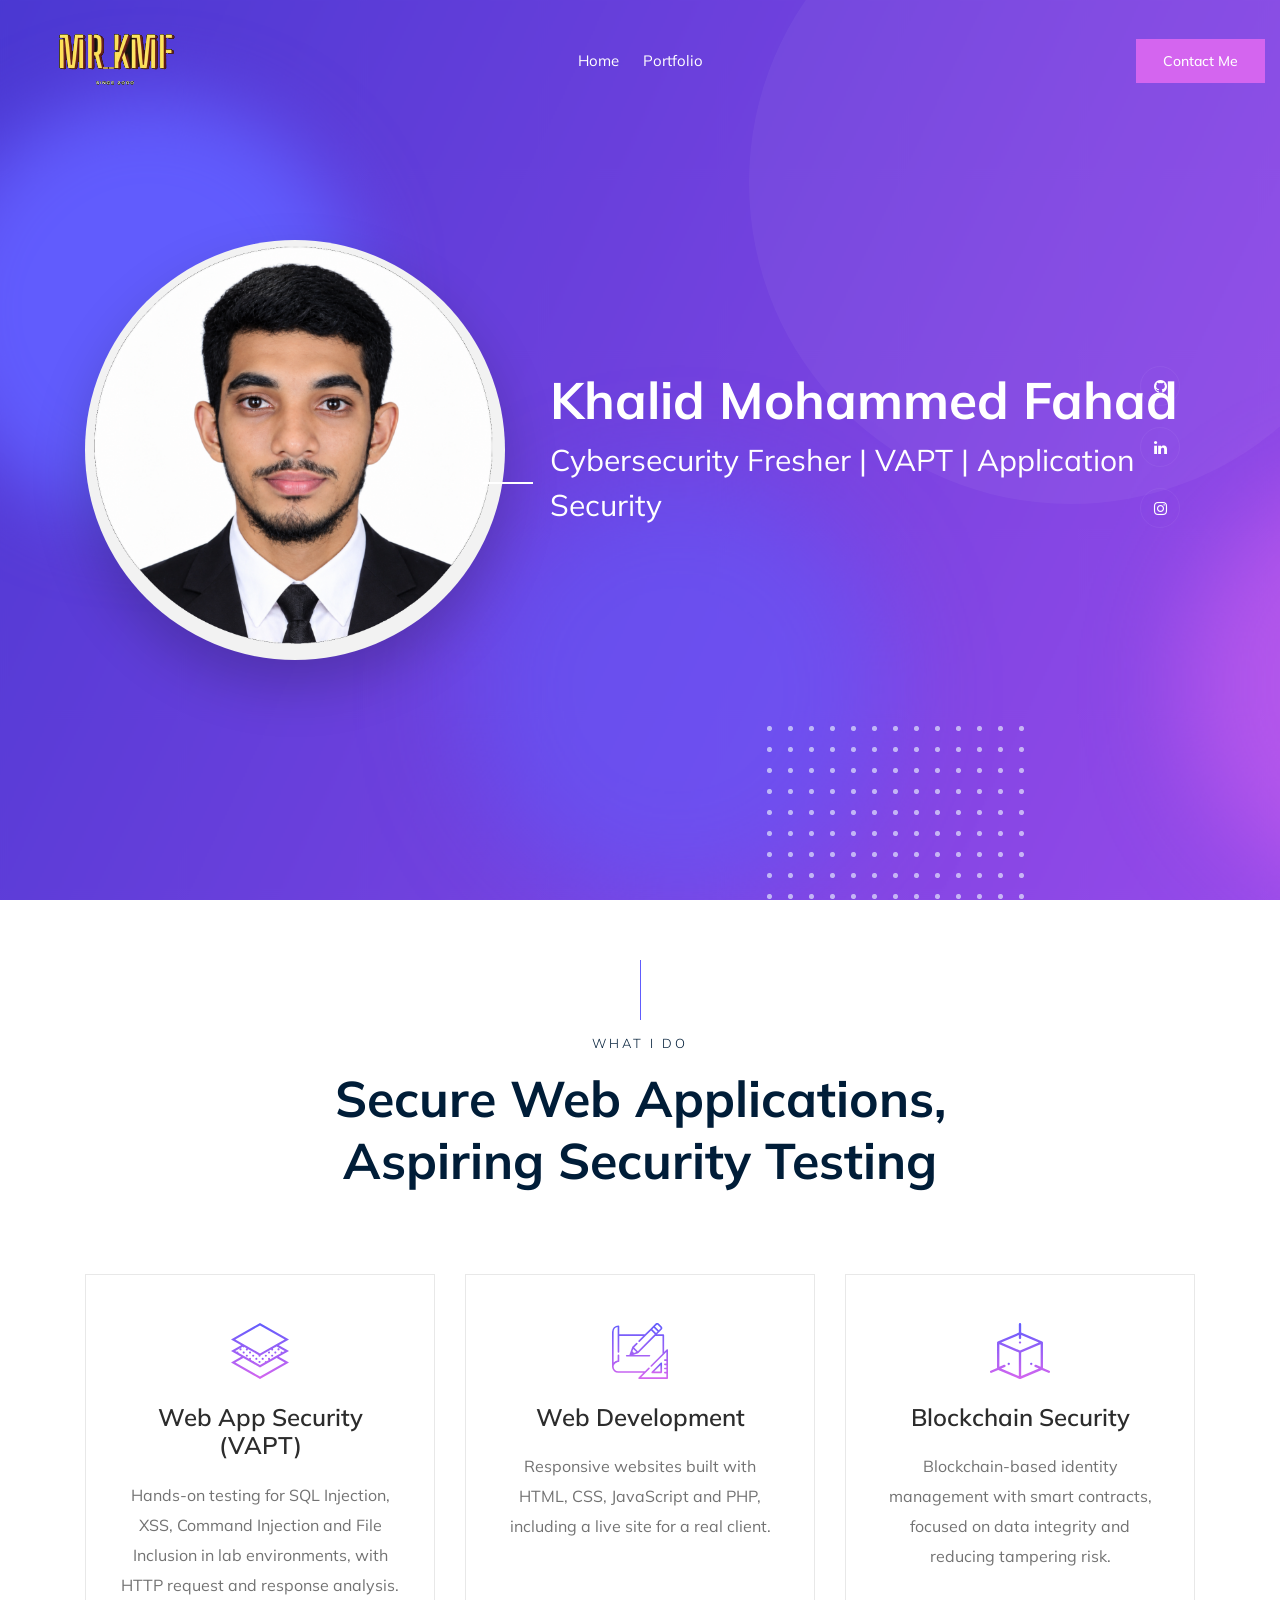
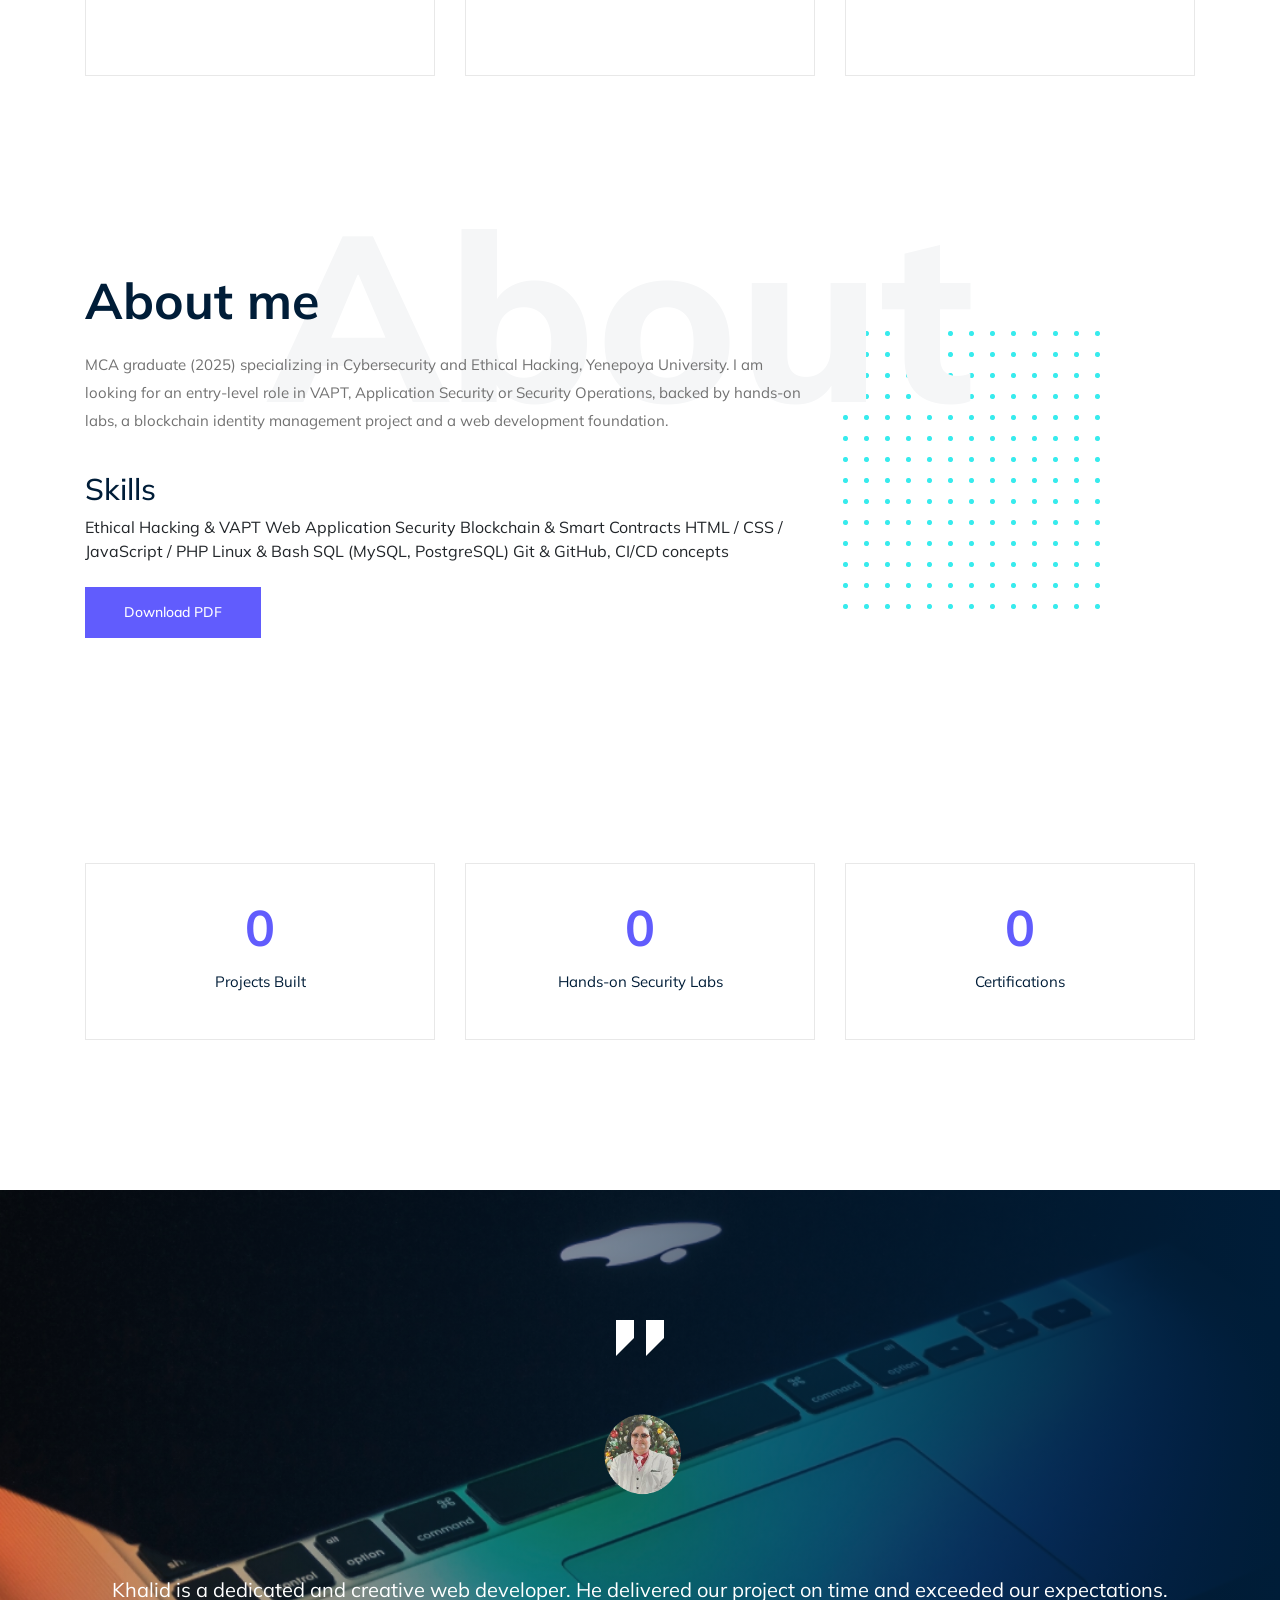
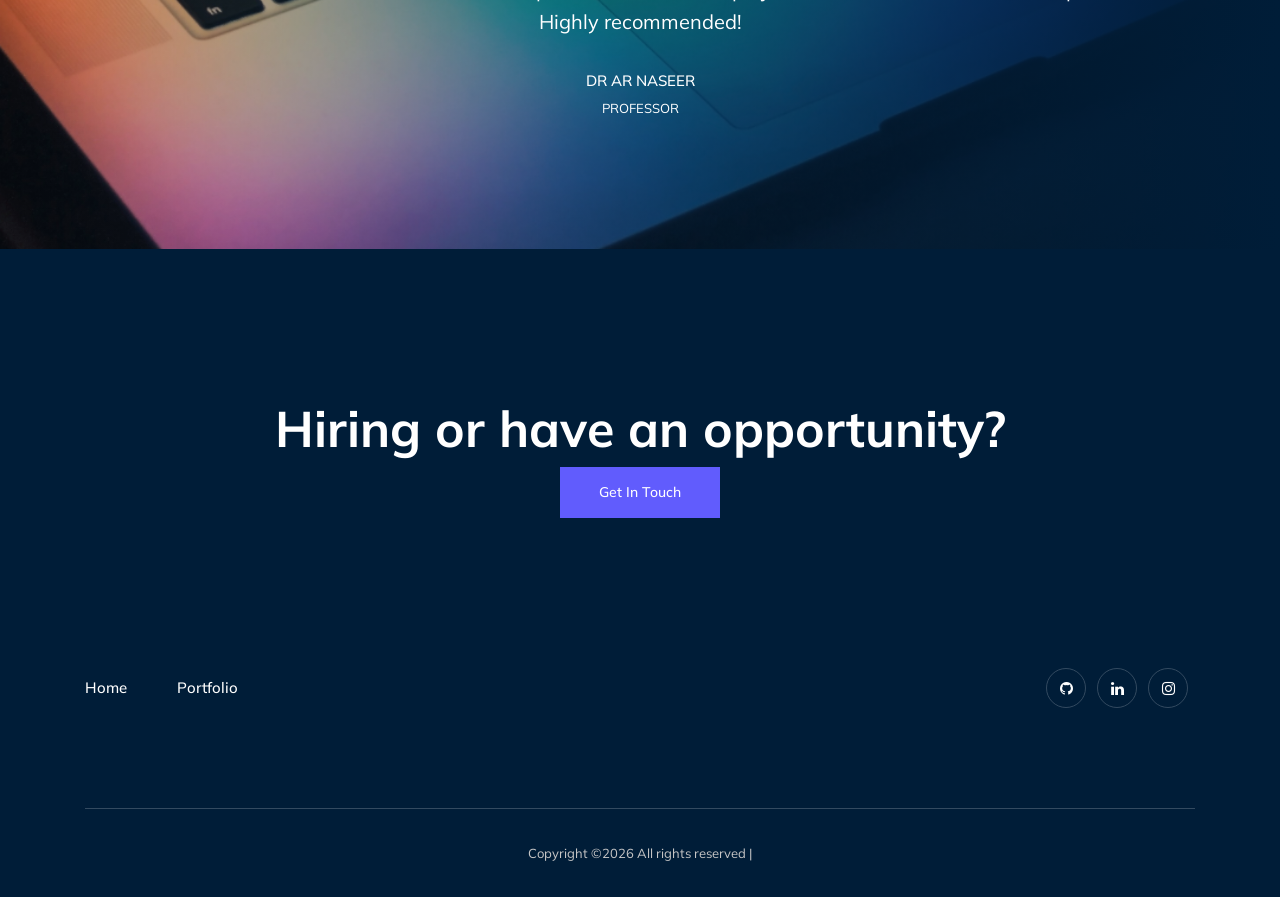
==== commit 729e5131: "2026 updated" ====
--- a/index.html
+++ b/index.html
@@ -5,8 +5,8 @@
     
     <meta charset="utf-8">
     <link rel="shortcut icon" href="img/logo3.jpg" >
-    <title>KMF</title>
-    <meta name="description" content="">
+    <title>Khalid Mohammed Fahad | Cybersecurity &amp; VAPT Portfolio</title>
+    <meta name="description" content="Portfolio of Khalid Mohammed Fahad, MCA graduate in Cybersecurity and Ethical Hacking. Web application security, VAPT, blockchain identity management and web development.">
     <meta name="viewport" content="width=device-width, initial-scale=1">
 
     <!-- <link rel="manifest" href="site.webmanifest"> -->
@@ -83,19 +83,19 @@
             </div>
             <div class="social_links">
                 <ul>
-                    
+                    <li><a href="https://github.com/KHALIDMFAHAD17" target="_blank" rel="noopener" aria-label="GitHub"> <i class="fa fa-github"></i> </a></li>
+                    <li><a href="https://www.linkedin.com/in/khalid-mohammed-fahad/" target="_blank" rel="noopener" aria-label="LinkedIn"> <i class="fa fa-linkedin"></i> </a></li>
                     <li><a href="https://www.instagram.com/mr_km_fahad"> <i class="fa fa-instagram"></i> </a></li>
                 </ul>
             </div>
             <div class="container">
-                <div class="row align-items-right">
-                    <div class="col-xl-12">
-                        <div class="slider_text text-center">
-                            <h3>
-                                Hello This is <br>Khalid Mohammed Fahad
-                            </h3>
-                            <span>Web Developer</span>
-                        </div>
+                <div class="hero_row">
+                    <div class="hero_profile">
+                        <img src="img/about/man.png" alt="Khalid Mohammed Fahad portrait">
+                    </div>
+                    <div class="slider_text">
+                        <h3>Khalid Mohammed Fahad</h3>
+                        <span>Cybersecurity Fresher | VAPT | Application Security</span>
                     </div>
                 </div>
             </div>
@@ -109,20 +109,20 @@
             <div class="row">
                 <div class="col-xl-12">
                     <div class="section_title text-center mb-65">
-                        <span>Service Provided</span>
-                        <h3>Build Web Pages  <br>
-                                & digital projects</h3>
+                        <span>What I Do</span>
+                        <h3>Secure Web Applications, <br>
+                                Aspiring Security Testing </h3>
                     </div>
                 </div>
             </div>
             <div class="row">
-                <div class="col-xl-5 col-md-6">
+                <div class="col-xl-4 col-md-4">
                     <div class="single_service text-center">
                         <div class="icon">
                             <img src="img/svg_icon/1.svg" alt="">
                         </div>
-                        <h3>Graphic design</h3>
-                        <p>experience in this field of designing logo and posters</p>
+                        <h3>Web App Security (VAPT)</h3>
+                        <p>Hands-on testing for SQL Injection, XSS, Command Injection and File Inclusion in lab environments, with HTTP request and response analysis.</p>
                     </div>
                 </div>
                 <div class="col-xl-4 col-md-4">
@@ -130,8 +130,17 @@
                         <div class="icon">
                             <img src="img/svg_icon/2.svg" alt="">
                         </div>
-                        <h3>Web design</h3>
-                        <p>experience in the field of creating uniquely build websites</p>
+                        <h3>Web Development</h3>
+                        <p>Responsive websites built with HTML, CSS, JavaScript and PHP, including a live site for a real client.</p>
+                    </div>
+                </div>
+                <div class="col-xl-4 col-md-4">
+                    <div class="single_service text-center">
+                        <div class="icon">
+                            <img src="img/svg_icon/3.svg" alt="">
+                        </div>
+                        <h3>Blockchain Security</h3>
+                        <p>Blockchain-based identity management with smart contracts, focused on data integrity and reducing tampering risk.</p>
                     </div>
                 </div>
                 
@@ -147,17 +156,20 @@
         </div>
         <div class="container">
             <div class="row align-items-center">
-                <div class="col-xl-6 col-md-6">
+                <div class="col-xl-8 col-md-6">
                     <div class="about_e_details">
                         <h3>About me</h3>
-                        <p>Curious mind. Problem solver. Lifelong learner.Exploring and building skills in Web Development to create impactful solutions</p>
+                        <p>MCA graduate (2025) specializing in Cybersecurity and Ethical Hacking, Yenepoya University. I am looking for an entry-level role in VAPT, Application Security or Security Operations, backed by hands-on labs, a blockchain identity management project and a web development foundation.</p>
                           <section class="skills fade-in" id="skills">
     <h2>Skills</h2>
     <div class="skills-grid">
-      <span>🌐 HTML / CSS / JavaScript</span>
-      <span>⚙️ Python</span>
-      <span>🛢️ MySQL</span>
-     
+      <span> Ethical Hacking &amp; VAPT</span>
+      <span> Web Application Security</span>
+      <span> Blockchain &amp; Smart Contracts</span>
+      <span> HTML / CSS / JavaScript / PHP</span>
+      <span> Linux &amp; Bash</span>
+      <span> SQL (MySQL, PostgreSQL)</span>
+      <span> Git &amp; GitHub, CI/CD concepts</span>
     </div>
   </section>
   <br>
@@ -175,14 +187,12 @@
                         </div>
                     </div>
                 </div>
-                <div class="col-xl-6 col-md-6">
+                <div class="col-xl-3 col-md-6">
                     <div class="about_img">
                         <div class="color_pattern d-none d-lg-block">
                             <img src="img/about/color_grid.png" alt="">
                         </div>
-                        <div class="my_Pic">
-                                <img src="img/about/kmf1.png" alt="">
-                        </div>
+                      
                     </div>
                 </div>
             </div>
@@ -196,25 +206,25 @@
                 <div class="col-xl-4 col-md-4">
                     <div class="single_counter text-center">
                         <h3>
-                            <span class="counter" >25</span><span>+</span>
+                            <span class="counter">4</span>
                         </h3>
-                        <p>Total Projects</p>
+                        <p>Projects Built</p>
                     </div>
                 </div>
                 <div class="col-xl-4 col-md-4">
                     <div class="single_counter text-center">
                         <h3>
-                            <span class="counter">10 </span><span>+</span>
+                            <span class="counter">2</span>
                         </h3>
-                        <p>On Going Projects</p>
+                        <p>Hands-on Security Labs</p>
                     </div>
                 </div>
                 <div class="col-xl-4 col-md-4">
                     <div class="single_counter text-center">
                         <h3>
-                            <span class="counter" >98 </span> <span>%</span>
+                            <span class="counter">2</span>
                         </h3>
-                        <p>Job Success</p>
+                        <p>Certifications</p>
                     </div>
                 </div>
             </div>
@@ -256,8 +266,8 @@
             <div class="row">
                 <div class="col-xl-12">
                     <div class="project_text text-center">
-                        <h3>Let’s discuss for a project</h3>
-                        <a class="boxed-btn3" href="contact.html">Start Talking</a>
+                        <h3>Hiring or have an opportunity?</h3>
+                        <a class="boxed-btn3" href="contact.html">Get in Touch</a>
                     </div>
                 </div>
             </div>
@@ -272,7 +282,7 @@
                     <div class="col-xl-8 col-md-8">
                         <div class="menu_links">
                             <ul>
-                                <li><a href="about.html">About</a></li>
+                                <li><a href="index.html">Home</a></li>
                                 
                                 <li><a href="portfolio.html">Portfolio</a></li>
                             </ul>
@@ -281,7 +291,8 @@
                     <div class="col-xl-4 col-md-4">
                         <div class="socail_links">
                             <ul>
-                            
+                                <li><a href="https://github.com/KHALIDMFAHAD17" target="_blank" rel="noopener" aria-label="GitHub"> <i class="fa fa-github"></i> </a></li>
+                                <li><a href="https://www.linkedin.com/in/khalid-mohammed-fahad/" target="_blank" rel="noopener" aria-label="LinkedIn"> <i class="fa fa-linkedin"></i> </a></li>
                                 <li><a href="https://www.instagram.com/mr_km_fahad"> <i class="fa fa-instagram"></i> </a></li>
                                 
                             </ul>
--- a/css/style.css
+++ b/css/style.css
@@ -1463,19 +1463,7 @@
   margin-bottom: 0;
 }
 
-/* line 74, ../../Arafath/CL/CL October/218 PORTFOLIO/HTML/scss/_slider.scss */
-.slider_area .single_slider::before {
-  position: absolute;
-  bottom: 0;
-  left: 0;
-  background-image: url(../img/about/man.png);
-  background-repeat: no-repeat;      /* Prevent repeat */
-  background-size: cover;            /* Cover the area */
-  opacity: 0.9;                      /* Add a little fade */
-  width: 724px;
-  height: 767px;
-  content: '';
-}
+
 
 @media (max-width: 767px) {
   /* line 74, ../../Arafath/CL/CL October/218 PORTFOLIO/HTML/scss/_slider.scss */
@@ -1483,8 +1471,7 @@
     width: 314px;
     height: 300px;
     content: '';
-    background: no-repeat;
-    background-size: cover;
+       background-size: cover;
   }
 }
 
@@ -1577,17 +1564,80 @@
 }
 
 /* line 141, ../../Arafath/CL/CL October/218 PORTFOLIO/HTML/scss/_slider.scss */
+.slider_area .single_slider .hero_row {
+  position: relative;
+  z-index: 1;
+  display: -webkit-box;
+  display: -ms-flexbox;
+  display: flex;
+  -webkit-box-align: center;
+  -ms-flex-align: center;
+  align-items: center;
+  -webkit-box-pack: center;
+  -ms-flex-pack: center;
+  justify-content: center;
+  gap: 45px;
+  width: 100%;
+  max-width: 1400px;
+  margin: 0 auto;
+}
+
+.slider_area .single_slider .hero_profile {
+  width: 420px;
+  height: 420px;
+  border-radius: 50%;
+  overflow: hidden;
+  background: #f2f2f2;
+  -webkit-box-shadow: 0 25px 55px rgba(0, 0, 0, 0.2);
+  box-shadow: 0 25px 55px rgba(0, 0, 0, 0.2);
+  -ms-flex-negative: 0;
+  flex-shrink: 0;
+}
+
+.slider_area .single_slider .hero_profile img {
+  width: 100%;
+  height: 100%;
+  display: block;
+  -o-object-fit: cover;
+  object-fit: cover;
+}
+
+.slider_area .single_slider .slider_text {
+  text-align: left;
+  max-width: 700px;
+}
+
 .slider_area .single_slider .slider_text h3 {
   color: #FFF;
   font-family: "Muli", sans-serif;
-  font-size: 80px;
+  font-size: clamp(2.5rem, 4vw, 5rem);
   text-transform: capitalize;
   font-weight: 700;
-  line-height: 82px;
+  line-height: 1.1;
   margin-bottom: 9px;
 }
 
 @media (max-width: 767px) {
+  .slider_area .single_slider .hero_row {
+    -webkit-box-orient: vertical;
+    -webkit-box-direction: normal;
+    -ms-flex-direction: column;
+    flex-direction: column;
+    gap: 20px;
+    text-align: center;
+  }
+
+  .slider_area .single_slider .hero_profile {
+    width: 220px;
+    height: 220px;
+    border-width: 6px;
+  }
+
+  .slider_area .single_slider .slider_text {
+    max-width: 100%;
+    text-align: center;
+  }
+
   /* line 149, ../../Arafath/CL/CL October/218 PORTFOLIO/HTML/scss/_slider.scss */
   .slider_area .single_slider .slider_text h3 br {
     display: none;
@@ -3048,6 +3098,12 @@
 }
 
 /* line 10, ../../Arafath/CL/CL October/218 PORTFOLIO/HTML/scss/_service.scss */
+.equal-height-row > [class*="col-"] {
+  display: -webkit-box;
+  display: -ms-flexbox;
+  display: flex;
+}
+
 .service_area .single_service {
   padding: 48px 35px 45px 35px;
   border: 1px solid #E8E8E8;
@@ -3056,6 +3112,19 @@
   -o-transition: 0.3s;
   transition: 0.3s;
   margin-bottom: 30px;
+  display: -webkit-box;
+  display: -ms-flexbox;
+  display: flex;
+  -webkit-box-orient: vertical;
+  -webkit-box-direction: normal;
+  -ms-flex-direction: column;
+  flex-direction: column;
+  width: 100%;
+  height: 100%;
+}
+
+.service_area .single_service .boxed-btn {
+  margin-top: auto;
 }
 
 @media (min-width: 768px) and (max-width: 991px) {
@@ -3251,6 +3320,7 @@
   position: relative;
   margin-bottom: 20px;
   overflow: hidden;
+  height: 100%;
 }
 
 /* line 47, ../../Arafath/CL/CL October/218 PORTFOLIO/HTML/scss/_portfolio.scss */
@@ -6786,4 +6856,4 @@
   font-size: 12px;
 }
 
-/*# sourceMappingURL=style.css.map */+/*# sourceMappingURL=style.css.map */
